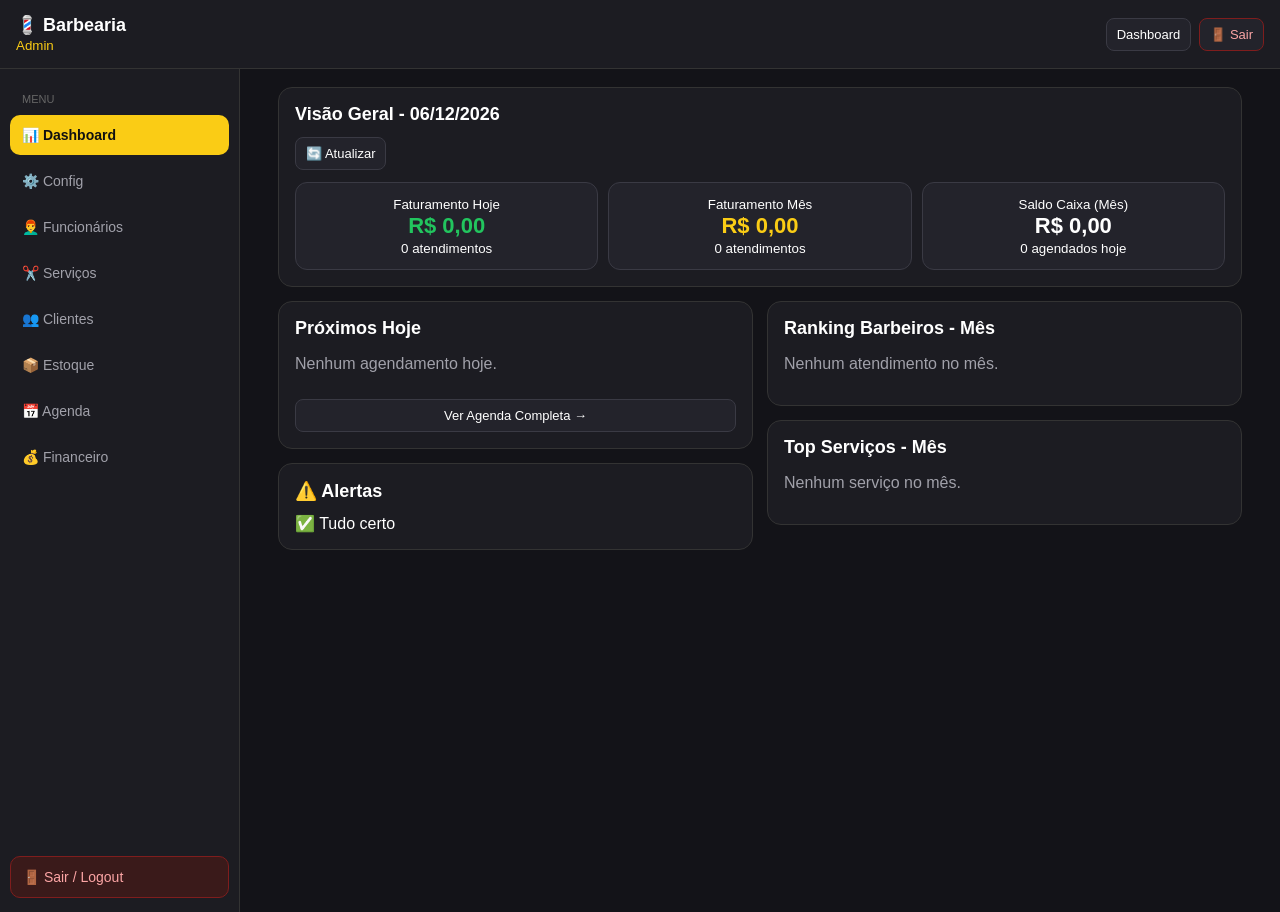
==== admin.html @ c632676b "Update admin.html" ====
<!DOCTYPE html>
<html lang="pt-BR">
<head>
<meta charset="UTF-8">
<meta name="viewport" content="width=device-width, initial-scale=1.0">
<title>Barbearia - Admin</title>
<link rel="stylesheet" href="style.css">
</head>
<body>
<header><div><b id="nomeHeader">💈 Barbearia</b><br><small>Admin</small></div><div style="display:flex;gap:8px"><button class="btn-sec" onclick="trocarTela('dashboard')">Dashboard</button><button class="btn-sec btn-sair-top" onclick="sair()">🚪 Sair</button></div></header>

<div id="tela-login" style="display:none;max-width:400px;margin:60px auto;padding:20px;text-align:center">
<div class="card"><h2>💈 <span id="nomeLogin">Barbearia</span></h2><p style="color:#A1A1AA;font-size:13px">Digite seu PIN pra entrar</p>
<label style="text-align:left;display:block">Funcionário</label><select id="loginFunc"></select>
<label style="text-align:left;display:block">PIN</label><input id="loginPIN" type="password" inputmode="numeric" maxlength="6" placeholder="Ex: 1234" style="text-align:center;font-size:20px;letter-spacing:8px">
<button class="btn-save" onclick="entrar()">Entrar</button>
<p id="erroLogin" style="display:none;color:#FCA5A5;font-size:13px">PIN errado. Tenta de novo.</p></div>
</div>

<div class="layout">
<aside class="sidebar">
<small>Menu</small>
<button class="ativo" data-menu="dashboard" onclick="trocarTela('dashboard')">📊 Dashboard</button>
<button data-menu="config" onclick="trocarTela('config')">⚙️ Config</button>
<button data-menu="funcionarios" onclick="trocarTela('funcionarios')">👨‍🦰 Funcionários</button>
<button data-menu="servicos" onclick="trocarTela('servicos')">✂️ Serviços</button>
<button data-menu="clientes" onclick="trocarTela('clientes')">👥 Clientes</button>
<button data-menu="estoque" onclick="trocarTela('estoque')">📦 Estoque</button>
<button data-menu="agenda" onclick="trocarTela('agenda')">📅 Agenda</button>
<button data-menu="financeiro" onclick="trocarTela('financeiro')">💰 Financeiro</button>
<button class="btn-sair" onclick="sair()">🚪 Sair / Logout</button>
</aside>
<div class="container">

<div id="tela-dashboard" class="tela ativa">
<div class="card"><h2>Visão Geral - <span id="dashHojeTxt"></span></h2><button class="btn-sec" onclick="atualizarDashboard()">🔄 Atualizar</button>
<div class="row3" style="margin-top:12px">
<div class="box-resumo"><small>Faturamento Hoje</small><br><b id="dashFatHoje" style="color:#22C55E;font-size:22px">R$ 0,00</b><br><small id="dashQtdHoje">0 atendimentos</small></div>
<div class="box-resumo"><small>Faturamento Mês</small><br><b id="dashFatMes" style="color:#FACC15;font-size:22px">R$ 0,00</b><br><small id="dashQtdMes">0 atendimentos</small></div>
<div class="box-resumo"><small>Saldo Caixa (Mês)</small><br><b id="dashSaldoMes" style="font-size:22px">R$ 0,00</b><br><small id="dashAgHojeTxt">0 agendados hoje</small></div>
</div></div>
<div class="grid"><div><div class="card"><h2>Próximos Hoje</h2><div id="dashProximos"></div><button class="btn-sec" style="width:100%;margin-top:10px" onclick="trocarTela('agenda')">Ver Agenda Completa →</button></div><div class="card"><h2>⚠️ Alertas</h2><div id="dashAlertas"></div></div></div>
<div><div class="card"><h2>Ranking Barbeiros - Mês</h2><div id="dashRanking"></div></div><div class="card"><h2>Top Serviços - Mês</h2><div id="dashTopServ"></div></div></div></div>
</div>

<div id="tela-config" class="tela"><div class="card"><h2>Configurações</h2>
<label>Nome da Barbearia *</label><input id="cfgNome" placeholder="Ex: Barbearia do João">
<label>Telefone</label><input id="cfgTelefone" placeholder="(21) 99999-9999">
<label>Endereço</label><input id="cfgEndereco" placeholder="Rua, número, bairro">
<div class="row"><div><label>Intervalo</label><select id="cfgIntervalo"><option value="15">15 min</option><option value="30" selected>30 min</option><option value="45">45 min</option><option value="60">60 min</option></select></div><div><label>Antecedência (horas)</label><input id="cfgAntecedencia" type="number" value="1"></div></div>
<div class="row"><div><label>Almoço Início</label><input id="cfgAlmocoInicio" type="time" value="12:00"></div><div><label>Almoço Fim</label><input id="cfgAlmocoFim" type="time" value="13:00"></div></div>
<label>Horários da Semana</label><div id="cfgDias"></div>
<button class="btn-save" onclick="salvarConfig()">💾 Salvar Configurações</button></div></div>

<div id="tela-funcionarios" class="tela"><div class="grid"><div><div class="card"><h2>Cadastrar Funcionário</h2><input type="hidden" id="funcId">
<label>Nome *</label><input id="funcNome" placeholder="Ex: João">
<label>Telefone *</label><input id="funcTelefone" placeholder="(21) 99999-9999">
<label>Função *</label><input id="funcFuncao" list="listaFuncoes" placeholder="Barbeiro"><datalist id="listaFuncoes"><option value="Barbeiro"></option><option value="Auxiliar"></option><option value="Recepcionista"></option><option value="Gerente"></option></datalist>
<div class="row"><div><label>Início</label><input id="funcInicio" type="time" value="09:00"></div><div><label>Fim</label><input id="funcFim" type="time" value="19:00"></div></div>
<div class="row"><div><label>Comissão</label><input id="funcComissao" type="number" placeholder="50"></div><div><label>Tipo</label><select id="funcTipoComissao"><option value="%">% Percentual</option><option value="R$">R$ fixo</option></select></div></div>
<label>PIN 4 a 6 dígitos *</label><input id="funcPIN" type="password" inputmode="numeric" maxlength="6" placeholder="1234">
<div class="erro" id="erroFunc">Preencha Nome, Telefone e PIN de 4 a 6 dígitos.</div>
<button class="btn-save" style="margin-top:14px" onclick="salvarFuncionario()">💾 Cadastrar Funcionário</button><button class="btn-sec" style="width:100%;margin-top:8px;display:none" id="btnCancelarFunc" onclick="cancelarEdicaoFunc()">Cancelar edição</button></div></div>
<div><div class="card"><h2>Funcionários</h2><input id="buscaFunc" placeholder="🔍 Buscar..." oninput="listarFuncionarios()"><div id="listaFuncionarios" style="margin-top:12px"></div></div></div></div></div>

<div id="tela-servicos" class="tela"><div class="grid"><div><div class="card"><h2>Cadastrar Serviço</h2><input type="hidden" id="servId">
<label>Nome *</label><input id="servNome" placeholder="Ex: Corte Degradê">
<div class="row"><div><label>Preço *</label><input id="servPreco" type="number" step="0.01" placeholder="50"></div><div><label>Duração min *</label><input id="servDuracao" type="number" placeholder="30"></div></div>
<label><input type="checkbox" id="servCombo" onchange="toggleCombo()" style="width:18px"> É Combo?</label>
<div id="boxCombo" style="display:none;background:#23232B;border-radius:12px;padding:12px;margin-top:10px"><b>Serviços do combo</b><div id="listaComboServicos"></div><small id="infoComboDuracao" style="color:#FACC15">Duração total: 0 min</small></div>
<label>Quais barbeiros fazem</label><p style="color:#A1A1AA;font-size:12px">Se não marcar nenhum, todos fazem.</p><div id="listaServBarbeiros"></div>
<label>Ativo?</label><select id="servAtivo"><option value="true">Ativo</option><option value="false">Inativo</option></select>
<div class="erro" id="erroServ">Preencha Nome, Preço e Duração.</div>
<button class="btn-save" style="margin-top:14px" onclick="salvarServico()">💾 Cadastrar Serviço</button><button class="btn-sec" style="width:100%;margin-top:8px;display:none" id="btnCancelarServ" onclick="cancelarEdicaoServ()">Cancelar edição</button></div></div>
<div><div class="card"><h2>Serviços</h2><input id="buscaServ" placeholder="🔍 Buscar..." oninput="listarServicos()"><div id="listaServicos" style="margin-top:12px"></div></div></div></div></div>

<div id="tela-clientes" class="tela"><div class="grid"><div><div class="card"><h2>Cadastrar Cliente</h2><input type="hidden" id="cliId">
<label>Nome *</label><input id="cliNome" placeholder="Ex: Carlos Silva">
<label>Telefone *</label><input id="cliTelefone" placeholder="(21) 99999-9999">
<label>E-mail</label><input id="cliEmail" placeholder="carlos@email.com">
<label>Nascimento</label><input id="cliNasc" type="date">
<label>Observação</label><input id="cliObs" placeholder="Ex: Prefere degradê">
<label>Bloqueado?</label><select id="cliBloqueado"><option value="false">Não</option><option value="true">Sim - Bloqueado</option></select>
<div class="erro" id="erroCli">Preencha Nome e Telefone.</div>
<button class="btn-save" style="margin-top:14px" onclick="salvarCliente()">💾 Cadastrar Cliente</button><button class="btn-sec" style="width:100%;margin-top:8px;display:none" id="btnCancelarCli" onclick="cancelarEdicaoCli()">Cancelar edição</button></div></div>
<div><div class="card"><h2>Clientes</h2><input id="buscaCli" placeholder="🔍 Buscar..." oninput="listarClientes()"><div id="listaClientes" style="margin-top:12px"></div></div><div class="card" id="boxHistoricoCli" style="display:none"><h2>Histórico - <span id="nomeHistoricoCli"></span></h2><div id="conteudoHistoricoCli"></div><button class="btn-sec" style="width:100%;margin-top:10px" onclick="fecharHistoricoCli()">Fechar</button></div></div></div></div>

<div id="tela-estoque" class="tela"><div class="grid"><div><div class="card"><h2>Cadastrar Produto</h2><input type="hidden" id="estId">
<label>Nome *</label><input id="estNome" placeholder="Ex: Pomada">
<div class="row"><div><label>Categoria *</label><input id="estCategoria" list="listaCategoriasEst"><datalist id="listaCategoriasEst"><option value="Pomada"></option><option value="Shampoo"></option><option value="Lâmina"></option><option value="Outros"></option></datalist></div><div><label>Unidade</label><select id="estUnidade"><option>Unidade</option><option>Caixa</option><option>Pacote</option></select></div></div>
<div class="row3"><div><label>Qtd *</label><input id="estQtd" type="number"></div><div><label>Mínimo *</label><input id="estMinimo" type="number"></div><div><label>Preço</label><input id="estPreco" type="number" step="0.01"></div></div>
<label>Obs</label><input id="estObs">
<div class="erro" id="erroEst">Preencha Nome, Categoria, Qtd e Mínimo.</div>
<button class="btn-save" style="margin-top:14px" onclick="salvarEstoque()">💾 Cadastrar Produto</button><button class="btn-sec" style="width:100%;margin-top:8px;display:none" id="btnCancelarEst" onclick="cancelarEdicaoEst()">Cancelar edição</button></div></div>
<div><div class="card"><h2>Estoque</h2><input id="buscaEst" placeholder="🔍 Buscar..." oninput="listarEstoque()"><div style="display:flex;gap:6px;margin-top:10px"><button class="btn-sec" onclick="filtrarEst('todos',this)">Todos</button><button class="btn-sec" onclick="filtrarEst('baixo',this)">⚠️ Abaixo</button><button class="btn-sec" onclick="filtrarEst('zerado',this)">❌ Zerado</button></div><div id="alertaEst" style="margin-top:12px"></div><div id="listaEstoque" style="margin-top:12px"></div></div></div></div></div>

<div id="tela-agenda" class="tela"><div class="grid"><div><div class="card"><h2>Novo Agendamento</h2><input type="hidden" id="agId">
<label>Cliente *</label><input id="agClienteBusca" placeholder="🔍 Digite nome ou telefone..." oninput="buscarClienteAgenda()"><div id="listaBuscaCliente" style="display:none;background:#23232B;border:1px solid #FACC15;border-radius:10px;margin-top:6px;max-height:180px;overflow:auto"></div><div id="clienteSelecionado" style="display:none;background:#23232B;border:1px solid #22C55E;border-radius:10px;padding:10px;margin-top:8px"></div><input type="hidden" id="agClienteId">
<label>Barbeiro *</label><select id="agBarbeiro" onchange="atualizarServicosAgenda()"><option value="">Selecione</option></select>
<label>Serviço *</label><select id="agServico" onchange="atualizarInfoServico()"><option value="">Selecione</option></select><div id="infoServico" style="color:#A1A1AA;font-size:13px"></div>
<div class="row"><div><label>Data *</label><input id="agData" type="date" onchange="gerarHorariosAgenda()"></div><div><label>Horário *</label><select id="agHora"><option value="">Escolha a data</option></select></div></div>
<label>Obs</label><input id="agObs">
<div class="erro" id="erroAg">Preencha Cliente, Barbeiro, Serviço, Data e Horário.</div>
<button class="btn-save" style="margin-top:14px" onclick="salvarAgendamento()">💾 Agendar</button><button class="btn-sec" style="width:100%;margin-top:8px;display:none" id="btnCancelarAg" onclick="cancelarEdicaoAg()">Cancelar edição</button></div></div>
<div><div class="card"><h2>Agenda do Dia</h2><input id="agDataFiltro" type="date" onchange="listarAgenda()"><div style="display:flex;gap:6px;margin-top:10px"><button class="btn-sec" onclick="filtrarAgendaDia('todos',this)">Todos</button><button class="btn-sec" onclick="filtrarAgendaDia('agendado',this)">Agendado</button><button class="btn-sec" onclick="filtrarAgendaDia('concluido',this)">Concluído</button><button class="btn-sec" onclick="filtrarAgendaDia('cancelado',this)">Cancelado</button></div><div id="listaAgenda" style="margin-top:12px"></div></div></div></div></div>

<div id="tela-financeiro" class="tela"><div class="card"><h2>Resumo</h2><div class="row3"><div class="box-resumo"><small>Entradas</small><br><b id="finEntradas" style="color:#22C55E;font-size:20px">R$ 0,00</b></div><div class="box-resumo"><small>Saídas</small><br><b id="finSaidas" style="color:#EF4444;font-size:20px">R$ 0,00</b></div><div class="box-resumo"><small>Saldo</small><br><b id="finSaldo" style="color:#FACC15;font-size:20px">R$ 0,00</b></div></div><div style="display:flex;gap:8px;margin-top:12px"><input id="finDe" type="date" style="width:auto"><input id="finAte" type="date" style="width:auto"><button class="btn-sec" onclick="listarFinanceiro()">Filtrar</button><button class="btn-sec" onclick="limparFiltroFin()">Limpar</button></div></div>
<div class="grid"><div><div class="card"><h2>Lançar</h2><input type="hidden" id="finId"><label>Tipo</label><select id="finTipo" onchange="atualizarCategoriasFin()"><option value="entrada">Entrada</option><option value="saida">Saída</option></select><label>Descrição *</label><input id="finDesc" placeholder="Ex: Corte do João"><div class="row"><div><label>Valor *</label><input id="finValor" type="number" step="0.01"></div><div><label>Data *</label><input id="finData" type="date"></div></div><div class="row"><div><label>Categoria</label><input id="finCategoria" list="listaCatFin"><datalist id="listaCatFin"></datalist></div><div><label>Forma</label><select id="finForma"><option>Dinheiro</option><option>Pix</option><option>Cartão Crédito</option><option>Cartão Débito</option></select></div></div><label>Funcionário</label><select id="finFuncionario"><option value="">Nenhum</option></select><label>Agendamento</label><select id="finAgendamento"><option value="">Nenhum</option></select><div class="erro" id="erroFin">Preencha Descrição, Valor e Data.</div><button class="btn-save" style="margin-top:14px" onclick="salvarFinanceiro()">💾 Lançar</button><button class="btn-sec" style="width:100%;margin-top:8px;display:none" id="btnCancelarFin" onclick="cancelarEdicaoFin()">Cancelar</button></div><div class="card"><h2>Concluídos sem Lançamento</h2><div id="listaPendenteFin"></div></div></div><div><div class="card"><h2>Lançamentos</h2><input id="buscaFin" placeholder="🔍 Buscar..." oninput="listarFinanceiro()"><div style="display:flex;gap:6px;margin-top:10px"><button class="btn-sec" onclick="filtrarFin('todos',this)">Todos</button><button class="btn-sec" onclick="filtrarFin('entrada',this)">Entradas</button><button class="btn-sec" onclick="filtrarFin('saida',this)">Saídas</button></div><div id="listaFinanceiro" style="margin-top:12px"></div></div></div></div></div>

</div></div>
<nav>
<button class="ativo" data-menu="dashboard" onclick="trocarTela('dashboard')">📊 Dashboard</button>
<button data-menu="config" onclick="trocarTela('config')">⚙️ Config</button>
<button data-menu="funcionarios" onclick="trocarTela('funcionarios')">👨‍🦰 Funcionários</button>
<button data-menu="servicos" onclick="trocarTela('servicos')">✂️ Serviços</button>
<button data-menu="clientes" onclick="trocarTela('clientes')">👥 Clientes</button>
<button data-menu="estoque" onclick="trocarTela('estoque')">📦 Estoque</button>
<button data-menu="agenda" onclick="trocarTela('agenda')">📅 Agenda</button>
<button data-menu="financeiro" onclick="trocarTela('financeiro')">💰 Financeiro</button>
<button onclick="sair()">🚪 Sair</button>
</nav>
<script src="admin.js"></script>
</body>
</html>
---- style.css ----
*{box-sizing:border-box}
body{margin:0;background:#131318;color:#fff;font-family:Arial,sans-serif}
header{background:#1C1C22;padding:14px 16px;position:sticky;top:0;z-index:10;display:flex;justify-content:space-between;align-items:center;border-bottom:1px solid #333}
header b{font-size:18px}
header small{color:#FACC15}
/* LAYOUT - MENU COLADO NA ESQUERDA, SEM VÃO */
.layout{display:flex;width:100%;margin:0}
.sidebar{width:240px;min-width:240px;background:#1C1C22;border-right:1px solid #333;padding:14px 10px;position:sticky;top:57px;height:calc(100vh - 57px);display:flex;flex-direction:column;gap:6px;margin:0}
.sidebar button{background:none;border:0;color:#A1A1AA;padding:12px;text-align:left;cursor:pointer;font-size:14px;border-radius:10px;width:100%;margin:0}
.sidebar button.ativo{background:#FACC15;color:#111;font-weight:bold}
.sidebar small{color:#666;font-size:11px;padding:10px 12px 4px;text-transform:uppercase}
.btn-sair{margin-top:auto!important;background:#3A1A1A!important;color:#FCA5A5!important;border:1px solid #7F1D1D!important}
.btn-sair-top{color:#FCA5A5!important;border-color:#7F1D1D!important}
.container{flex:1;padding:18px;width:100%;padding-bottom:90px;max-width:1000px;margin:0 auto}
/* MENU DE BAIXO - SÓ NO CELULAR */
nav{position:fixed;bottom:0;left:0;right:0;background:#1C1C22;display:none;overflow-x:auto;border-top:1px solid #333;z-index:10}
nav button{background:none;border:0;color:#A1A1AA;padding:12px 10px;cursor:pointer;white-space:nowrap;font-size:13px}
nav button.ativo{color:#FACC15;font-weight:bold}
@media(max-width:850px){ .sidebar{display:none} nav{display:flex} }
.card{background:#1C1C22;border:1px solid #333;border-radius:14px;padding:16px;margin-bottom:14px}
.card h2{margin:0 0 12px;font-size:18px}
input,select,textarea{width:100%;background:#23232B;border:1px solid #3A3A44;color:#fff;border-radius:10px;padding:11px;margin:4px 0 10px;font-size:14px}
label{font-size:13px;color:#D4D4D8;font-weight:bold}
.grid{display:grid;grid-template-columns:1fr 1fr;gap:14px;align-items:start}
@media(max-width:750px){.grid{grid-template-columns:1fr}}
.row{display:grid;grid-template-columns:1fr 1fr;gap:10px}
.row3{display:grid;grid-template-columns:1fr 1fr 1fr;gap:10px}
@media(max-width:500px){.row,.row3{grid-template-columns:1fr}}
button{cursor:pointer}
.btn-save{width:100%;background:#FACC15;color:#111;border:0;border-radius:10px;padding:13px;font-weight:bold;font-size:15px}
.btn-sec{background:#23232B;color:#fff;border:1px solid #3A3A44;border-radius:8px;padding:8px 10px;font-size:13px}
.btn-danger{background:#EF4444;color:#fff;border:0;border-radius:8px;padding:8px 10px;font-size:13px}
.erro{display:none;background:#3A1A1A;border:1px solid #7F1D1D;color:#FCA5A5;padding:10px;border-radius:10px;font-size:13px}
.item-lista{background:#23232B;border:1px solid #3A3A44;border-radius:12px;padding:12px;margin-bottom:10px;display:flex;justify-content:space-between;gap:10px;align-items:flex-start}
.acoes{display:flex;gap:6px;flex-wrap:wrap;justify-content:flex-end}
.tag{background:#FACC15;color:#111;padding:2px 8px;border-radius:20px;font-size:11px;font-weight:bold}
.tela{display:none}.tela.ativa{display:block}
.box-resumo{background:#23232B;border:1px solid #3A3A44;border-radius:12px;padding:12px;text-align:center}
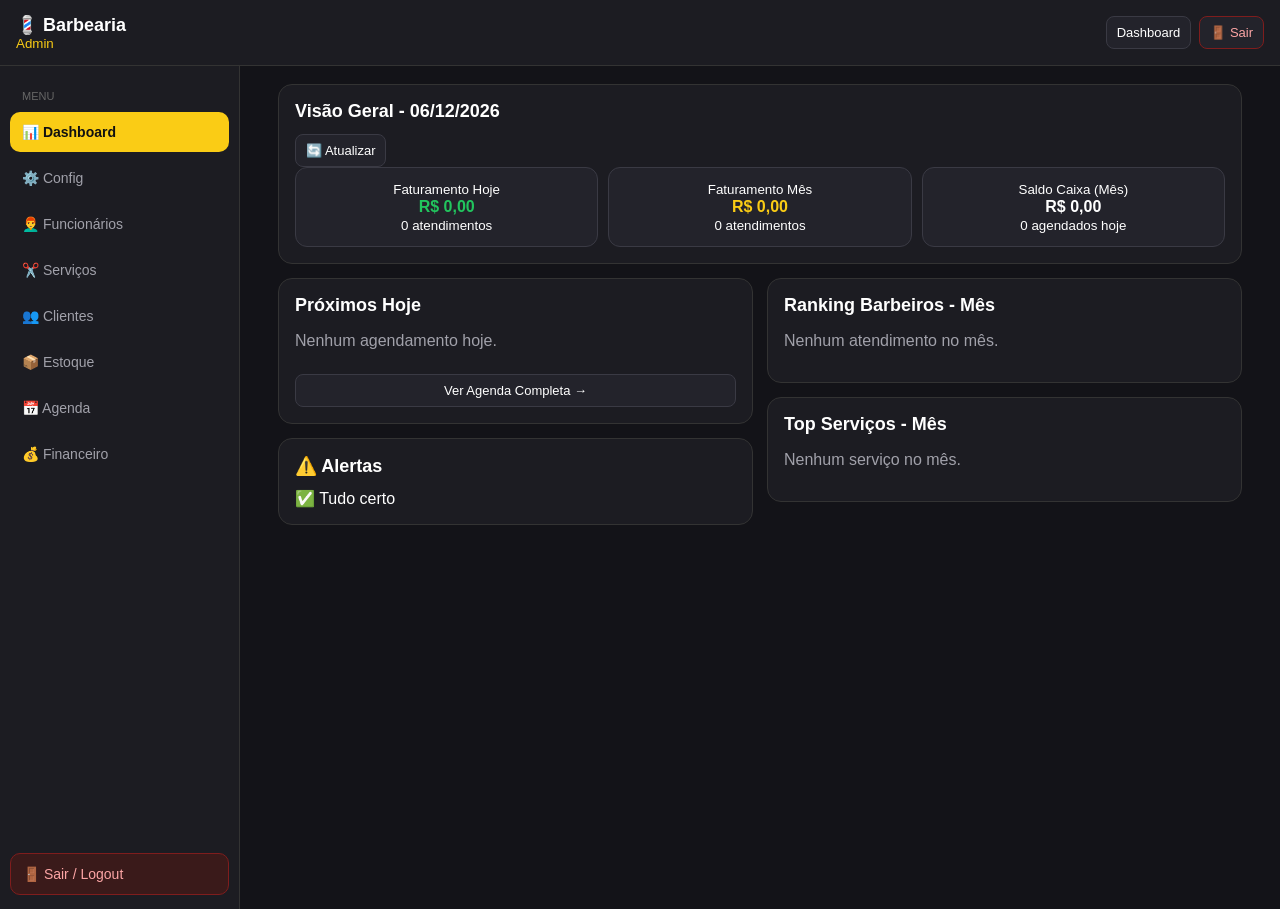
==== commit 6fe942d4: "Update print statement from 'Hello' to 'Goodbye'" ====
--- a/admin.html
+++ b/admin.html
@@ -7,118 +7,265 @@
 <link rel="stylesheet" href="style.css">
 </head>
 <body>
-<header><div><b id="nomeHeader">💈 Barbearia</b><br><small>Admin</small></div><div style="display:flex;gap:8px"><button class="btn-sec" onclick="trocarTela('dashboard')">Dashboard</button><button class="btn-sec btn-sair-top" onclick="sair()">🚪 Sair</button></div></header>
-
-<div id="tela-login" style="display:none;max-width:400px;margin:60px auto;padding:20px;text-align:center">
-<div class="card"><h2>💈 <span id="nomeLogin">Barbearia</span></h2><p style="color:#A1A1AA;font-size:13px">Digite seu PIN pra entrar</p>
-<label style="text-align:left;display:block">Funcionário</label><select id="loginFunc"></select>
-<label style="text-align:left;display:block">PIN</label><input id="loginPIN" type="password" inputmode="numeric" maxlength="6" placeholder="Ex: 1234" style="text-align:center;font-size:20px;letter-spacing:8px">
-<button class="btn-save" onclick="entrar()">Entrar</button>
-<p id="erroLogin" style="display:none;color:#FCA5A5;font-size:13px">PIN errado. Tenta de novo.</p></div>
+
+<header>
+  <div>
+    <b id="nomeHeader">💈 Barbearia</b>
+    <small>Admin</small>
+  </div>
+  <div class="top-acoes">
+    <button class="btn-sec" data-tela="dashboard">Dashboard</button>
+    <button class="btn-sec btn-sair-top" id="btnSairTopo">🚪 Sair</button>
+  </div>
+</header>
+
+<!-- LOGIN -->
+<div id="tela-login" class="login-box" style="display:none">
+  <div class="card login-card">
+    <h2>💈 <span id="nomeLogin">Barbearia</span></h2>
+    <p class="muted">Digite seu PIN pra entrar</p>
+    <label>Funcionário</label>
+    <select id="loginFunc"></select>
+    <label>PIN</label>
+    <input id="loginPIN" type="password" inputmode="numeric" maxlength="6" placeholder="1234" class="pin-input">
+    <button class="btn-save" id="btnEntrar">Entrar</button>
+    <p id="erroLogin" class="erro-login">PIN errado. Tenta de novo.</p>
+  </div>
 </div>
 
-<div class="layout">
-<aside class="sidebar">
-<small>Menu</small>
-<button class="ativo" data-menu="dashboard" onclick="trocarTela('dashboard')">📊 Dashboard</button>
-<button data-menu="config" onclick="trocarTela('config')">⚙️ Config</button>
-<button data-menu="funcionarios" onclick="trocarTela('funcionarios')">👨‍🦰 Funcionários</button>
-<button data-menu="servicos" onclick="trocarTela('servicos')">✂️ Serviços</button>
-<button data-menu="clientes" onclick="trocarTela('clientes')">👥 Clientes</button>
-<button data-menu="estoque" onclick="trocarTela('estoque')">📦 Estoque</button>
-<button data-menu="agenda" onclick="trocarTela('agenda')">📅 Agenda</button>
-<button data-menu="financeiro" onclick="trocarTela('financeiro')">💰 Financeiro</button>
-<button class="btn-sair" onclick="sair()">🚪 Sair / Logout</button>
-</aside>
-<div class="container">
-
-<div id="tela-dashboard" class="tela ativa">
-<div class="card"><h2>Visão Geral - <span id="dashHojeTxt"></span></h2><button class="btn-sec" onclick="atualizarDashboard()">🔄 Atualizar</button>
-<div class="row3" style="margin-top:12px">
-<div class="box-resumo"><small>Faturamento Hoje</small><br><b id="dashFatHoje" style="color:#22C55E;font-size:22px">R$ 0,00</b><br><small id="dashQtdHoje">0 atendimentos</small></div>
-<div class="box-resumo"><small>Faturamento Mês</small><br><b id="dashFatMes" style="color:#FACC15;font-size:22px">R$ 0,00</b><br><small id="dashQtdMes">0 atendimentos</small></div>
-<div class="box-resumo"><small>Saldo Caixa (Mês)</small><br><b id="dashSaldoMes" style="font-size:22px">R$ 0,00</b><br><small id="dashAgHojeTxt">0 agendados hoje</small></div>
-</div></div>
-<div class="grid"><div><div class="card"><h2>Próximos Hoje</h2><div id="dashProximos"></div><button class="btn-sec" style="width:100%;margin-top:10px" onclick="trocarTela('agenda')">Ver Agenda Completa →</button></div><div class="card"><h2>⚠️ Alertas</h2><div id="dashAlertas"></div></div></div>
-<div><div class="card"><h2>Ranking Barbeiros - Mês</h2><div id="dashRanking"></div></div><div class="card"><h2>Top Serviços - Mês</h2><div id="dashTopServ"></div></div></div></div>
+<div class="layout" id="layoutPrincipal">
+
+  <!-- MENU LATERAL - PC -->
+  <aside class="sidebar">
+    <small>Menu</small>
+    <button class="ativo" data-tela="dashboard">📊 Dashboard</button>
+    <button data-tela="config">⚙️ Config</button>
+    <button data-tela="funcionarios">👨‍🦰 Funcionários</button>
+    <button data-tela="servicos">✂️ Serviços</button>
+    <button data-tela="clientes">👥 Clientes</button>
+    <button data-tela="estoque">📦 Estoque</button>
+    <button data-tela="agenda">📅 Agenda</button>
+    <button data-tela="financeiro">💰 Financeiro</button>
+    <button class="btn-sair" id="btnSairLateral">🚪 Sair / Logout</button>
+  </aside>
+
+  <main class="container">
+
+    <!-- DASHBOARD -->
+    <section id="tela-dashboard" class="tela ativa">
+      <div class="card">
+        <h2>Visão Geral - <span id="dashHojeTxt"></span></h2>
+        <button class="btn-sec" id="btnAtualizarDash">🔄 Atualizar</button>
+        <div class="row3">
+          <div class="box-resumo"><small>Faturamento Hoje</small><br><b id="dashFatHoje" class="verde">R$ 0,00</b><br><small id="dashQtdHoje">0 atendimentos</small></div>
+          <div class="box-resumo"><small>Faturamento Mês</small><br><b id="dashFatMes" class="amarelo">R$ 0,00</b><br><small id="dashQtdMes">0 atendimentos</small></div>
+          <div class="box-resumo"><small>Saldo Caixa (Mês)</small><br><b id="dashSaldoMes">R$ 0,00</b><br><small id="dashAgHojeTxt">0 agendados hoje</small></div>
+        </div>
+      </div>
+      <div class="grid">
+        <div>
+          <div class="card"><h2>Próximos Hoje</h2><div id="dashProximos"></div><button class="btn-sec full" data-tela="agenda">Ver Agenda Completa →</button></div>
+          <div class="card"><h2>⚠️ Alertas</h2><div id="dashAlertas"></div></div>
+        </div>
+        <div>
+          <div class="card"><h2>Ranking Barbeiros - Mês</h2><div id="dashRanking"></div></div>
+          <div class="card"><h2>Top Serviços - Mês</h2><div id="dashTopServ"></div></div>
+        </div>
+      </div>
+    </section>
+
+    <!-- CONFIG -->
+    <section id="tela-config" class="tela">
+      <div class="card">
+        <h2>Configurações</h2>
+        <label>Nome da Barbearia *</label><input id="cfgNome" placeholder="Ex: Barbearia do João">
+        <label>Telefone</label><input id="cfgTelefone" placeholder="(21) 99999-9999">
+        <label>Endereço</label><input id="cfgEndereco" placeholder="Rua, número, bairro">
+        <div class="row"><div><label>Intervalo</label><select id="cfgIntervalo"><option value="15">15 min</option><option value="30" selected>30 min</option><option value="45">45 min</option><option value="60">60 min</option></select></div><div><label>Antecedência (horas)</label><input id="cfgAntecedencia" type="number" value="1"></div></div>
+        <div class="row"><div><label>Almoço Início</label><input id="cfgAlmocoInicio" type="time" value="12:00"></div><div><label>Almoço Fim</label><input id="cfgAlmocoFim" type="time" value="13:00"></div></div>
+        <label>Horários da Semana</label><div id="cfgDias"></div>
+        <button class="btn-save" id="btnSalvarConfig">💾 Salvar Configurações</button>
+      </div>
+    </section>
+
+    <!-- FUNCIONARIOS -->
+    <section id="tela-funcionarios" class="tela">
+      <div class="grid">
+        <div class="card">
+          <h2>Cadastrar Funcionário</h2>
+          <input type="hidden" id="funcId">
+          <label>Nome *</label><input id="funcNome" placeholder="Ex: João">
+          <label>Telefone *</label><input id="funcTelefone" placeholder="(21) 99999-9999">
+          <label>Função *</label><input id="funcFuncao" list="listaFuncoes" placeholder="Barbeiro">
+          <datalist id="listaFuncoes"><option value="Barbeiro"></option><option value="Auxiliar"></option><option value="Recepcionista"></option><option value="Gerente"></option></datalist>
+          <div class="row"><div><label>Início</label><input id="funcInicio" type="time" value="09:00"></div><div><label>Fim</label><input id="funcFim" type="time" value="19:00"></div></div>
+          <div class="row"><div><label>Comissão</label><input id="funcComissao" type="number" placeholder="50"></div><div><label>Tipo</label><select id="funcTipoComissao"><option value="%">% Percentual</option><option value="R$">R$ fixo</option></select></div></div>
+          <label>PIN 4 a 6 dígitos *</label><input id="funcPIN" type="password" inputmode="numeric" maxlength="6" placeholder="1234">
+          <div class="erro" id="erroFunc">Preencha Nome, Telefone, Função e PIN de 4 a 6 dígitos.</div>
+          <button class="btn-save" id="btnSalvarFunc">💾 Cadastrar Funcionário</button>
+          <button class="btn-sec full" id="btnCancelarFunc" style="display:none">Cancelar edição</button>
+        </div>
+        <div class="card">
+          <h2>Funcionários</h2>
+          <input id="buscaFunc" placeholder="🔍 Buscar...">
+          <div id="listaFuncionarios"></div>
+        </div>
+      </div>
+    </section>
+
+    <!-- SERVICOS -->
+    <section id="tela-servicos" class="tela">
+      <div class="grid">
+        <div class="card">
+          <h2>Cadastrar Serviço</h2>
+          <input type="hidden" id="servId">
+          <label>Nome *</label><input id="servNome" placeholder="Ex: Corte Degradê">
+          <div class="row"><div><label>Preço *</label><input id="servPreco" type="number" step="0.01" placeholder="50"></div><div><label>Duração min *</label><input id="servDuracao" type="number" placeholder="30"></div></div>
+          <label class="check"><input type="checkbox" id="servCombo"> É Combo?</label>
+          <div id="boxCombo" class="box-combo" style="display:none"><b>Serviços do combo</b><div id="listaComboServicos"></div><small id="infoComboDuracao">Duração total: 0 min</small></div>
+          <label>Quais barbeiros fazem</label><p class="muted pequeno">Se não marcar nenhum, todos fazem.</p><div id="listaServBarbeiros"></div>
+          <label>Ativo?</label><select id="servAtivo"><option value="true">Ativo</option><option value="false">Inativo</option></select>
+          <div class="erro" id="erroServ">Preencha Nome, Preço e Duração.</div>
+          <button class="btn-save" id="btnSalvarServ">💾 Cadastrar Serviço</button>
+          <button class="btn-sec full" id="btnCancelarServ" style="display:none">Cancelar edição</button>
+        </div>
+        <div class="card">
+          <h2>Serviços</h2>
+          <input id="buscaServ" placeholder="🔍 Buscar...">
+          <div id="listaServicos"></div>
+        </div>
+      </div>
+    </section>
+
+    <!-- CLIENTES -->
+    <section id="tela-clientes" class="tela">
+      <div class="grid">
+        <div class="card">
+          <h2>Cadastrar Cliente</h2>
+          <input type="hidden" id="cliId">
+          <label>Nome *</label><input id="cliNome" placeholder="Ex: Carlos Silva">
+          <label>Telefone *</label><input id="cliTelefone" placeholder="(21) 99999-9999">
+          <label>E-mail</label><input id="cliEmail" placeholder="carlos@email.com">
+          <label>Nascimento</label><input id="cliNasc" type="date">
+          <label>Observação</label><input id="cliObs" placeholder="Ex: Prefere degradê">
+          <label>Bloqueado?</label><select id="cliBloqueado"><option value="false">Não</option><option value="true">Sim - Bloqueado</option></select>
+          <div class="erro" id="erroCli">Preencha Nome e Telefone.</div>
+          <button class="btn-save" id="btnSalvarCli">💾 Cadastrar Cliente</button>
+          <button class="btn-sec full" id="btnCancelarCli" style="display:none">Cancelar edição</button>
+        </div>
+        <div>
+          <div class="card"><h2>Clientes</h2><input id="buscaCli" placeholder="🔍 Buscar..."><div id="listaClientes"></div></div>
+          <div class="card" id="boxHistoricoCli" style="display:none"><h2>Histórico - <span id="nomeHistoricoCli"></span></h2><div id="conteudoHistoricoCli"></div><button class="btn-sec full" id="btnFecharHist">Fechar</button></div>
+        </div>
+      </div>
+    </section>
+
+    <!-- ESTOQUE -->
+    <section id="tela-estoque" class="tela">
+      <div class="grid">
+        <div class="card">
+          <h2>Cadastrar Produto</h2>
+          <input type="hidden" id="estId">
+          <label>Nome *</label><input id="estNome" placeholder="Ex: Pomada">
+          <div class="row"><div><label>Categoria *</label><input id="estCategoria" list="listaCategoriasEst"><datalist id="listaCategoriasEst"><option value="Pomada"></option><option value="Shampoo"></option><option value="Lâmina"></option><option value="Outros"></option></datalist></div><div><label>Unidade</label><select id="estUnidade"><option>Unidade</option><option>Caixa</option><option>Pacote</option></select></div></div>
+          <div class="row3"><div><label>Qtd *</label><input id="estQtd" type="number"></div><div><label>Mínimo *</label><input id="estMinimo" type="number"></div><div><label>Preço</label><input id="estPreco" type="number" step="0.01"></div></div>
+          <label>Obs</label><input id="estObs">
+          <div class="erro" id="erroEst">Preencha Nome, Categoria, Qtd e Mínimo.</div>
+          <button class="btn-save" id="btnSalvarEst">💾 Cadastrar Produto</button>
+          <button class="btn-sec full" id="btnCancelarEst" style="display:none">Cancelar edição</button>
+        </div>
+        <div class="card">
+          <h2>Estoque</h2>
+          <input id="buscaEst" placeholder="🔍 Buscar...">
+          <div class="flex-gap"><button class="btn-sec" data-filtro-est="todos">Todos</button><button class="btn-sec" data-filtro-est="baixo">⚠️ Abaixo</button><button class="btn-sec" data-filtro-est="zerado">❌ Zerado</button></div>
+          <div id="alertaEst"></div>
+          <div id="listaEstoque"></div>
+        </div>
+      </div>
+    </section>
+
+    <!-- AGENDA -->
+    <section id="tela-agenda" class="tela">
+      <div class="grid">
+        <div class="card">
+          <h2>Novo Agendamento</h2>
+          <input type="hidden" id="agId">
+          <label>Cliente *</label>
+          <input id="agClienteBusca" placeholder="🔍 Digite nome ou telefone...">
+          <div id="listaBuscaCliente" class="busca-cliente" style="display:none"></div>
+          <div id="clienteSelecionado" class="cliente-selecionado" style="display:none"></div>
+          <input type="hidden" id="agClienteId">
+          <label>Barbeiro *</label><select id="agBarbeiro"><option value="">Selecione</option></select>
+          <label>Serviço *</label><select id="agServico"><option value="">Selecione</option></select>
+          <div id="infoServico" class="muted pequeno"></div>
+          <div class="row"><div><label>Data *</label><input id="agData" type="date"></div><div><label>Horário *</label><select id="agHora"><option value="">Escolha a data</option></select></div></div>
+          <label>Obs</label><input id="agObs">
+          <div class="erro" id="erroAg">Preencha Cliente, Barbeiro, Serviço, Data e Horário.</div>
+          <button class="btn-save" id="btnSalvarAg">💾 Agendar</button>
+          <button class="btn-sec full" id="btnCancelarAg" style="display:none">Cancelar edição</button>
+        </div>
+        <div class="card">
+          <h2>Agenda do Dia</h2>
+          <input id="agDataFiltro" type="date">
+          <div class="flex-gap"><button class="btn-sec" data-filtro-ag="todos">Todos</button><button class="btn-sec" data-filtro-ag="agendado">Agendado</button><button class="btn-sec" data-filtro-ag="concluido">Concluído</button><button class="btn-sec" data-filtro-ag="cancelado">Cancelado</button></div>
+          <div id="listaAgenda"></div>
+        </div>
+      </div>
+    </section>
+
+    <!-- FINANCEIRO -->
+    <section id="tela-financeiro" class="tela">
+      <div class="card">
+        <h2>Resumo</h2>
+        <div class="row3">
+          <div class="box-resumo"><small>Entradas</small><br><b id="finEntradas" class="verde">R$ 0,00</b></div>
+          <div class="box-resumo"><small>Saídas</small><br><b id="finSaidas" class="vermelho">R$ 0,00</b></div>
+          <div class="box-resumo"><small>Saldo</small><br><b id="finSaldo" class="amarelo">R$ 0,00</b></div>
+        </div>
+        <div class="flex-gap"><input id="finDe" type="date" class="auto"><input id="finAte" type="date" class="auto"><button class="btn-sec" id="btnFiltrarFin">Filtrar</button><button class="btn-sec" id="btnLimparFin">Limpar</button></div>
+      </div>
+      <div class="grid">
+        <div>
+          <div class="card">
+            <h2>Lançar</h2>
+            <input type="hidden" id="finId">
+            <label>Tipo</label><select id="finTipo"><option value="entrada">Entrada</option><option value="saida">Saída</option></select>
+            <label>Descrição *</label><input id="finDesc" placeholder="Ex: Corte do João">
+            <div class="row"><div><label>Valor *</label><input id="finValor" type="number" step="0.01"></div><div><label>Data *</label><input id="finData" type="date"></div></div>
+            <div class="row"><div><label>Categoria</label><input id="finCategoria" list="listaCatFin"><datalist id="listaCatFin"></datalist></div><div><label>Forma</label><select id="finForma"><option>Dinheiro</option><option>Pix</option><option>Cartão Crédito</option><option>Cartão Débito</option></select></div></div>
+            <label>Funcionário</label><select id="finFuncionario"><option value="">Nenhum</option></select>
+            <label>Agendamento</label><select id="finAgendamento"><option value="">Nenhum</option></select>
+            <div class="erro" id="erroFin">Preencha Descrição, Valor e Data.</div>
+            <button class="btn-save" id="btnSalvarFin">💾 Lançar</button>
+            <button class="btn-sec full" id="btnCancelarFin" style="display:none">Cancelar</button>
+          </div>
+          <div class="card"><h2>Concluídos sem Lançamento</h2><div id="listaPendenteFin"></div></div>
+        </div>
+        <div class="card">
+          <h2>Lançamentos</h2>
+          <input id="buscaFin" placeholder="🔍 Buscar...">
+          <div class="flex-gap"><button class="btn-sec" data-filtro-fin="todos">Todos</button><button class="btn-sec" data-filtro-fin="entrada">Entradas</button><button class="btn-sec" data-filtro-fin="saida">Saídas</button></div>
+          <div id="listaFinanceiro"></div>
+        </div>
+      </div>
+    </section>
+
+  </main>
 </div>
 
-<div id="tela-config" class="tela"><div class="card"><h2>Configurações</h2>
-<label>Nome da Barbearia *</label><input id="cfgNome" placeholder="Ex: Barbearia do João">
-<label>Telefone</label><input id="cfgTelefone" placeholder="(21) 99999-9999">
-<label>Endereço</label><input id="cfgEndereco" placeholder="Rua, número, bairro">
-<div class="row"><div><label>Intervalo</label><select id="cfgIntervalo"><option value="15">15 min</option><option value="30" selected>30 min</option><option value="45">45 min</option><option value="60">60 min</option></select></div><div><label>Antecedência (horas)</label><input id="cfgAntecedencia" type="number" value="1"></div></div>
-<div class="row"><div><label>Almoço Início</label><input id="cfgAlmocoInicio" type="time" value="12:00"></div><div><label>Almoço Fim</label><input id="cfgAlmocoFim" type="time" value="13:00"></div></div>
-<label>Horários da Semana</label><div id="cfgDias"></div>
-<button class="btn-save" onclick="salvarConfig()">💾 Salvar Configurações</button></div></div>
-
-<div id="tela-funcionarios" class="tela"><div class="grid"><div><div class="card"><h2>Cadastrar Funcionário</h2><input type="hidden" id="funcId">
-<label>Nome *</label><input id="funcNome" placeholder="Ex: João">
-<label>Telefone *</label><input id="funcTelefone" placeholder="(21) 99999-9999">
-<label>Função *</label><input id="funcFuncao" list="listaFuncoes" placeholder="Barbeiro"><datalist id="listaFuncoes"><option value="Barbeiro"></option><option value="Auxiliar"></option><option value="Recepcionista"></option><option value="Gerente"></option></datalist>
-<div class="row"><div><label>Início</label><input id="funcInicio" type="time" value="09:00"></div><div><label>Fim</label><input id="funcFim" type="time" value="19:00"></div></div>
-<div class="row"><div><label>Comissão</label><input id="funcComissao" type="number" placeholder="50"></div><div><label>Tipo</label><select id="funcTipoComissao"><option value="%">% Percentual</option><option value="R$">R$ fixo</option></select></div></div>
-<label>PIN 4 a 6 dígitos *</label><input id="funcPIN" type="password" inputmode="numeric" maxlength="6" placeholder="1234">
-<div class="erro" id="erroFunc">Preencha Nome, Telefone e PIN de 4 a 6 dígitos.</div>
-<button class="btn-save" style="margin-top:14px" onclick="salvarFuncionario()">💾 Cadastrar Funcionário</button><button class="btn-sec" style="width:100%;margin-top:8px;display:none" id="btnCancelarFunc" onclick="cancelarEdicaoFunc()">Cancelar edição</button></div></div>
-<div><div class="card"><h2>Funcionários</h2><input id="buscaFunc" placeholder="🔍 Buscar..." oninput="listarFuncionarios()"><div id="listaFuncionarios" style="margin-top:12px"></div></div></div></div></div>
-
-<div id="tela-servicos" class="tela"><div class="grid"><div><div class="card"><h2>Cadastrar Serviço</h2><input type="hidden" id="servId">
-<label>Nome *</label><input id="servNome" placeholder="Ex: Corte Degradê">
-<div class="row"><div><label>Preço *</label><input id="servPreco" type="number" step="0.01" placeholder="50"></div><div><label>Duração min *</label><input id="servDuracao" type="number" placeholder="30"></div></div>
-<label><input type="checkbox" id="servCombo" onchange="toggleCombo()" style="width:18px"> É Combo?</label>
-<div id="boxCombo" style="display:none;background:#23232B;border-radius:12px;padding:12px;margin-top:10px"><b>Serviços do combo</b><div id="listaComboServicos"></div><small id="infoComboDuracao" style="color:#FACC15">Duração total: 0 min</small></div>
-<label>Quais barbeiros fazem</label><p style="color:#A1A1AA;font-size:12px">Se não marcar nenhum, todos fazem.</p><div id="listaServBarbeiros"></div>
-<label>Ativo?</label><select id="servAtivo"><option value="true">Ativo</option><option value="false">Inativo</option></select>
-<div class="erro" id="erroServ">Preencha Nome, Preço e Duração.</div>
-<button class="btn-save" style="margin-top:14px" onclick="salvarServico()">💾 Cadastrar Serviço</button><button class="btn-sec" style="width:100%;margin-top:8px;display:none" id="btnCancelarServ" onclick="cancelarEdicaoServ()">Cancelar edição</button></div></div>
-<div><div class="card"><h2>Serviços</h2><input id="buscaServ" placeholder="🔍 Buscar..." oninput="listarServicos()"><div id="listaServicos" style="margin-top:12px"></div></div></div></div></div>
-
-<div id="tela-clientes" class="tela"><div class="grid"><div><div class="card"><h2>Cadastrar Cliente</h2><input type="hidden" id="cliId">
-<label>Nome *</label><input id="cliNome" placeholder="Ex: Carlos Silva">
-<label>Telefone *</label><input id="cliTelefone" placeholder="(21) 99999-9999">
-<label>E-mail</label><input id="cliEmail" placeholder="carlos@email.com">
-<label>Nascimento</label><input id="cliNasc" type="date">
-<label>Observação</label><input id="cliObs" placeholder="Ex: Prefere degradê">
-<label>Bloqueado?</label><select id="cliBloqueado"><option value="false">Não</option><option value="true">Sim - Bloqueado</option></select>
-<div class="erro" id="erroCli">Preencha Nome e Telefone.</div>
-<button class="btn-save" style="margin-top:14px" onclick="salvarCliente()">💾 Cadastrar Cliente</button><button class="btn-sec" style="width:100%;margin-top:8px;display:none" id="btnCancelarCli" onclick="cancelarEdicaoCli()">Cancelar edição</button></div></div>
-<div><div class="card"><h2>Clientes</h2><input id="buscaCli" placeholder="🔍 Buscar..." oninput="listarClientes()"><div id="listaClientes" style="margin-top:12px"></div></div><div class="card" id="boxHistoricoCli" style="display:none"><h2>Histórico - <span id="nomeHistoricoCli"></span></h2><div id="conteudoHistoricoCli"></div><button class="btn-sec" style="width:100%;margin-top:10px" onclick="fecharHistoricoCli()">Fechar</button></div></div></div></div>
-
-<div id="tela-estoque" class="tela"><div class="grid"><div><div class="card"><h2>Cadastrar Produto</h2><input type="hidden" id="estId">
-<label>Nome *</label><input id="estNome" placeholder="Ex: Pomada">
-<div class="row"><div><label>Categoria *</label><input id="estCategoria" list="listaCategoriasEst"><datalist id="listaCategoriasEst"><option value="Pomada"></option><option value="Shampoo"></option><option value="Lâmina"></option><option value="Outros"></option></datalist></div><div><label>Unidade</label><select id="estUnidade"><option>Unidade</option><option>Caixa</option><option>Pacote</option></select></div></div>
-<div class="row3"><div><label>Qtd *</label><input id="estQtd" type="number"></div><div><label>Mínimo *</label><input id="estMinimo" type="number"></div><div><label>Preço</label><input id="estPreco" type="number" step="0.01"></div></div>
-<label>Obs</label><input id="estObs">
-<div class="erro" id="erroEst">Preencha Nome, Categoria, Qtd e Mínimo.</div>
-<button class="btn-save" style="margin-top:14px" onclick="salvarEstoque()">💾 Cadastrar Produto</button><button class="btn-sec" style="width:100%;margin-top:8px;display:none" id="btnCancelarEst" onclick="cancelarEdicaoEst()">Cancelar edição</button></div></div>
-<div><div class="card"><h2>Estoque</h2><input id="buscaEst" placeholder="🔍 Buscar..." oninput="listarEstoque()"><div style="display:flex;gap:6px;margin-top:10px"><button class="btn-sec" onclick="filtrarEst('todos',this)">Todos</button><button class="btn-sec" onclick="filtrarEst('baixo',this)">⚠️ Abaixo</button><button class="btn-sec" onclick="filtrarEst('zerado',this)">❌ Zerado</button></div><div id="alertaEst" style="margin-top:12px"></div><div id="listaEstoque" style="margin-top:12px"></div></div></div></div></div>
-
-<div id="tela-agenda" class="tela"><div class="grid"><div><div class="card"><h2>Novo Agendamento</h2><input type="hidden" id="agId">
-<label>Cliente *</label><input id="agClienteBusca" placeholder="🔍 Digite nome ou telefone..." oninput="buscarClienteAgenda()"><div id="listaBuscaCliente" style="display:none;background:#23232B;border:1px solid #FACC15;border-radius:10px;margin-top:6px;max-height:180px;overflow:auto"></div><div id="clienteSelecionado" style="display:none;background:#23232B;border:1px solid #22C55E;border-radius:10px;padding:10px;margin-top:8px"></div><input type="hidden" id="agClienteId">
-<label>Barbeiro *</label><select id="agBarbeiro" onchange="atualizarServicosAgenda()"><option value="">Selecione</option></select>
-<label>Serviço *</label><select id="agServico" onchange="atualizarInfoServico()"><option value="">Selecione</option></select><div id="infoServico" style="color:#A1A1AA;font-size:13px"></div>
-<div class="row"><div><label>Data *</label><input id="agData" type="date" onchange="gerarHorariosAgenda()"></div><div><label>Horário *</label><select id="agHora"><option value="">Escolha a data</option></select></div></div>
-<label>Obs</label><input id="agObs">
-<div class="erro" id="erroAg">Preencha Cliente, Barbeiro, Serviço, Data e Horário.</div>
-<button class="btn-save" style="margin-top:14px" onclick="salvarAgendamento()">💾 Agendar</button><button class="btn-sec" style="width:100%;margin-top:8px;display:none" id="btnCancelarAg" onclick="cancelarEdicaoAg()">Cancelar edição</button></div></div>
-<div><div class="card"><h2>Agenda do Dia</h2><input id="agDataFiltro" type="date" onchange="listarAgenda()"><div style="display:flex;gap:6px;margin-top:10px"><button class="btn-sec" onclick="filtrarAgendaDia('todos',this)">Todos</button><button class="btn-sec" onclick="filtrarAgendaDia('agendado',this)">Agendado</button><button class="btn-sec" onclick="filtrarAgendaDia('concluido',this)">Concluído</button><button class="btn-sec" onclick="filtrarAgendaDia('cancelado',this)">Cancelado</button></div><div id="listaAgenda" style="margin-top:12px"></div></div></div></div></div>
-
-<div id="tela-financeiro" class="tela"><div class="card"><h2>Resumo</h2><div class="row3"><div class="box-resumo"><small>Entradas</small><br><b id="finEntradas" style="color:#22C55E;font-size:20px">R$ 0,00</b></div><div class="box-resumo"><small>Saídas</small><br><b id="finSaidas" style="color:#EF4444;font-size:20px">R$ 0,00</b></div><div class="box-resumo"><small>Saldo</small><br><b id="finSaldo" style="color:#FACC15;font-size:20px">R$ 0,00</b></div></div><div style="display:flex;gap:8px;margin-top:12px"><input id="finDe" type="date" style="width:auto"><input id="finAte" type="date" style="width:auto"><button class="btn-sec" onclick="listarFinanceiro()">Filtrar</button><button class="btn-sec" onclick="limparFiltroFin()">Limpar</button></div></div>
-<div class="grid"><div><div class="card"><h2>Lançar</h2><input type="hidden" id="finId"><label>Tipo</label><select id="finTipo" onchange="atualizarCategoriasFin()"><option value="entrada">Entrada</option><option value="saida">Saída</option></select><label>Descrição *</label><input id="finDesc" placeholder="Ex: Corte do João"><div class="row"><div><label>Valor *</label><input id="finValor" type="number" step="0.01"></div><div><label>Data *</label><input id="finData" type="date"></div></div><div class="row"><div><label>Categoria</label><input id="finCategoria" list="listaCatFin"><datalist id="listaCatFin"></datalist></div><div><label>Forma</label><select id="finForma"><option>Dinheiro</option><option>Pix</option><option>Cartão Crédito</option><option>Cartão Débito</option></select></div></div><label>Funcionário</label><select id="finFuncionario"><option value="">Nenhum</option></select><label>Agendamento</label><select id="finAgendamento"><option value="">Nenhum</option></select><div class="erro" id="erroFin">Preencha Descrição, Valor e Data.</div><button class="btn-save" style="margin-top:14px" onclick="salvarFinanceiro()">💾 Lançar</button><button class="btn-sec" style="width:100%;margin-top:8px;display:none" id="btnCancelarFin" onclick="cancelarEdicaoFin()">Cancelar</button></div><div class="card"><h2>Concluídos sem Lançamento</h2><div id="listaPendenteFin"></div></div></div><div><div class="card"><h2>Lançamentos</h2><input id="buscaFin" placeholder="🔍 Buscar..." oninput="listarFinanceiro()"><div style="display:flex;gap:6px;margin-top:10px"><button class="btn-sec" onclick="filtrarFin('todos',this)">Todos</button><button class="btn-sec" onclick="filtrarFin('entrada',this)">Entradas</button><button class="btn-sec" onclick="filtrarFin('saida',this)">Saídas</button></div><div id="listaFinanceiro" style="margin-top:12px"></div></div></div></div></div>
-
-</div></div>
+<!-- MENU DE BAIXO - CELULAR -->
 <nav>
-<button class="ativo" data-menu="dashboard" onclick="trocarTela('dashboard')">📊 Dashboard</button>
-<button data-menu="config" onclick="trocarTela('config')">⚙️ Config</button>
-<button data-menu="funcionarios" onclick="trocarTela('funcionarios')">👨‍🦰 Funcionários</button>
-<button data-menu="servicos" onclick="trocarTela('servicos')">✂️ Serviços</button>
-<button data-menu="clientes" onclick="trocarTela('clientes')">👥 Clientes</button>
-<button data-menu="estoque" onclick="trocarTela('estoque')">📦 Estoque</button>
-<button data-menu="agenda" onclick="trocarTela('agenda')">📅 Agenda</button>
-<button data-menu="financeiro" onclick="trocarTela('financeiro')">💰 Financeiro</button>
-<button onclick="sair()">🚪 Sair</button>
+  <button class="ativo" data-tela="dashboard">📊 Dashboard</button>
+  <button data-tela="config">⚙️ Config</button>
+  <button data-tela="funcionarios">👨‍🦰 Funcionários</button>
+  <button data-tela="servicos">✂️ Serviços</button>
+  <button data-tela="clientes">👥 Clientes</button>
+  <button data-tela="estoque">📦 Estoque</button>
+  <button data-tela="agenda">📅 Agenda</button>
+  <button data-tela="financeiro">💰 Financeiro</button>
+  <button id="btnSairNav">🚪 Sair</button>
 </nav>
+
 <script src="admin.js"></script>
 </body>
 </html>
--- a/style.css
+++ b/style.css
@@ -2,21 +2,20 @@
 body{margin:0;background:#131318;color:#fff;font-family:Arial,sans-serif}
 header{background:#1C1C22;padding:14px 16px;position:sticky;top:0;z-index:10;display:flex;justify-content:space-between;align-items:center;border-bottom:1px solid #333}
 header b{font-size:18px}
-header small{color:#FACC15}
-/* LAYOUT - MENU COLADO NA ESQUERDA, SEM VÃO */
+header small{display:block;color:#FACC15}
+.top-acoes{display:flex;gap:8px}
 .layout{display:flex;width:100%;margin:0}
-.sidebar{width:240px;min-width:240px;background:#1C1C22;border-right:1px solid #333;padding:14px 10px;position:sticky;top:57px;height:calc(100vh - 57px);display:flex;flex-direction:column;gap:6px;margin:0}
-.sidebar button{background:none;border:0;color:#A1A1AA;padding:12px;text-align:left;cursor:pointer;font-size:14px;border-radius:10px;width:100%;margin:0}
+.sidebar{width:240px;min-width:240px;background:#1C1C22;border-right:1px solid #333;padding:14px 10px;position:sticky;top:57px;height:calc(100vh - 57px);display:flex;flex-direction:column;gap:6px}
+.sidebar button{background:none;border:0;color:#A1A1AA;padding:12px;text-align:left;cursor:pointer;font-size:14px;border-radius:10px;width:100%}
 .sidebar button.ativo{background:#FACC15;color:#111;font-weight:bold}
 .sidebar small{color:#666;font-size:11px;padding:10px 12px 4px;text-transform:uppercase}
 .btn-sair{margin-top:auto!important;background:#3A1A1A!important;color:#FCA5A5!important;border:1px solid #7F1D1D!important}
 .btn-sair-top{color:#FCA5A5!important;border-color:#7F1D1D!important}
 .container{flex:1;padding:18px;width:100%;padding-bottom:90px;max-width:1000px;margin:0 auto}
-/* MENU DE BAIXO - SÓ NO CELULAR */
 nav{position:fixed;bottom:0;left:0;right:0;background:#1C1C22;display:none;overflow-x:auto;border-top:1px solid #333;z-index:10}
 nav button{background:none;border:0;color:#A1A1AA;padding:12px 10px;cursor:pointer;white-space:nowrap;font-size:13px}
 nav button.ativo{color:#FACC15;font-weight:bold}
-@media(max-width:850px){ .sidebar{display:none} nav{display:flex} }
+@media(max-width:850px){.sidebar{display:none}nav{display:flex}}
 .card{background:#1C1C22;border:1px solid #333;border-radius:14px;padding:16px;margin-bottom:14px}
 .card h2{margin:0 0 12px;font-size:18px}
 input,select,textarea{width:100%;background:#23232B;border:1px solid #3A3A44;color:#fff;border-radius:10px;padding:11px;margin:4px 0 10px;font-size:14px}
@@ -34,5 +33,22 @@
 .item-lista{background:#23232B;border:1px solid #3A3A44;border-radius:12px;padding:12px;margin-bottom:10px;display:flex;justify-content:space-between;gap:10px;align-items:flex-start}
 .acoes{display:flex;gap:6px;flex-wrap:wrap;justify-content:flex-end}
 .tag{background:#FACC15;color:#111;padding:2px 8px;border-radius:20px;font-size:11px;font-weight:bold}
-.tela{display:none}.tela.ativa{display:block}
+.tela{display:none}
+.tela.ativa{display:block}
 .box-resumo{background:#23232B;border:1px solid #3A3A44;border-radius:12px;padding:12px;text-align:center}
+.verde{color:#22C55E}.vermelho{color:#EF4444}.amarelo{color:#FACC15}
+.muted{color:#A1A1AA}.pequeno{font-size:12px}
+.full{width:100%;margin-top:8px}
+.flex-gap{display:flex;gap:6px;margin-top:10px;flex-wrap:wrap}
+.auto{width:auto}
+.check{display:flex;gap:8px;align-items:center}
+.check input{width:18px}
+.box-combo{background:#23232B;border-radius:12px;padding:12px;margin-top:10px}
+.box-combo small{color:#FACC15}
+.login-box{max-width:400px;margin:60px auto;padding:20px;text-align:center}
+.login-card{text-align:center}
+.pin-input{text-align:center;font-size:20px;letter-spacing:8px}
+.erro-login{display:none;color:#FCA5A5;font-size:13px}
+.busca-cliente{background:#23232B;border:1px solid #FACC15;border-radius:10px;margin-top:6px;max-height:180px;overflow:auto}
+.busca-cliente div{padding:10px;border-bottom:1px solid #333;cursor:pointer}
+.cliente-selecionado{background:#23232B;border:1px solid #22C55E;border-radius:10px;padding:10px;margin-top:8px}
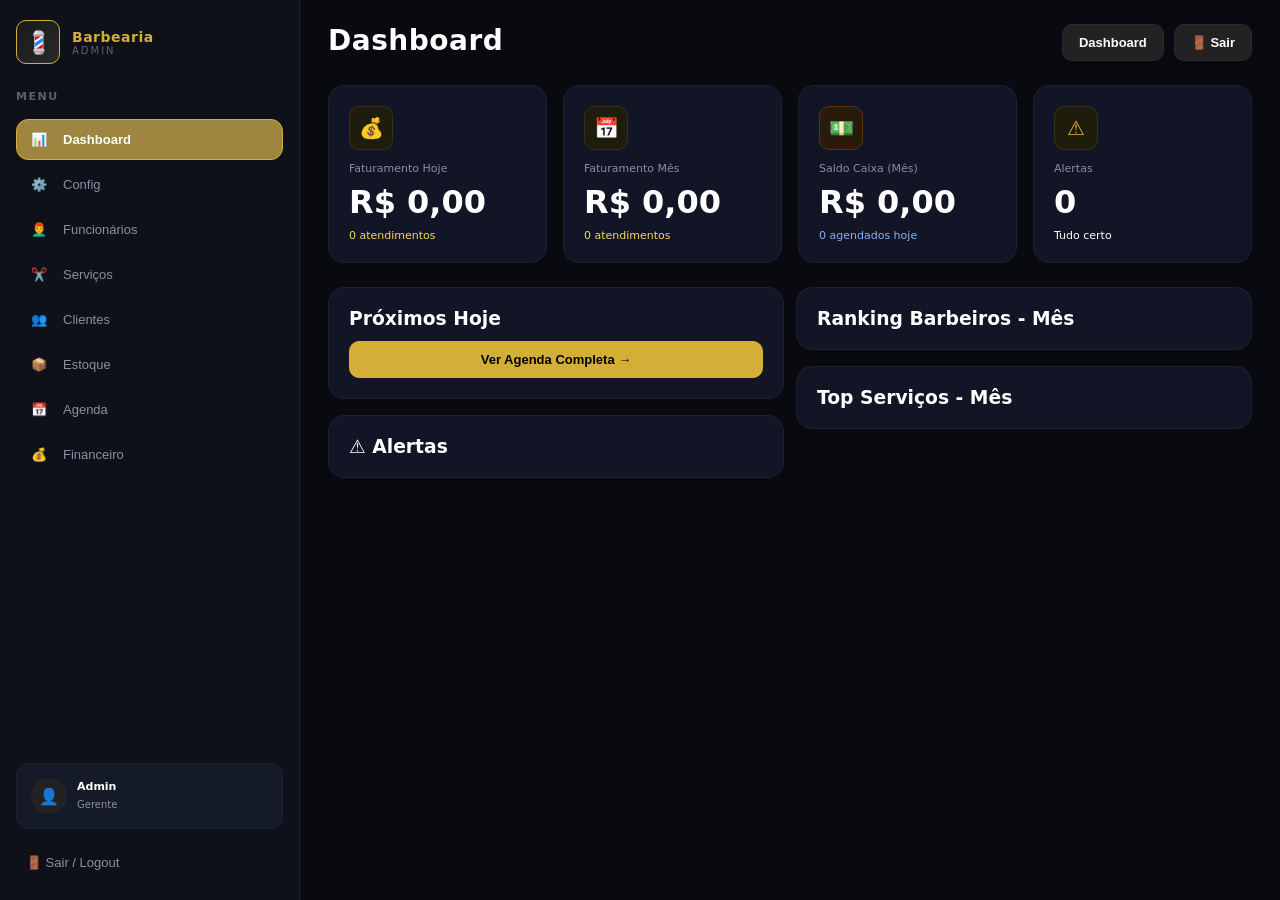
==== commit 60ae9e29: "Update print statement from 'Hello' to 'Goodbye'" ====
--- a/admin.html
+++ b/admin.html
@@ -8,261 +8,196 @@
 </head>
 <body>
 
-<header>
-  <div>
-    <b id="nomeHeader">💈 Barbearia</b>
-    <small>Admin</small>
-  </div>
-  <div class="top-acoes">
-    <button class="btn-sec" data-tela="dashboard">Dashboard</button>
-    <button class="btn-sec btn-sair-top" id="btnSairTopo">🚪 Sair</button>
-  </div>
-</header>
-
-<!-- LOGIN -->
-<div id="tela-login" class="login-box" style="display:none">
-  <div class="card login-card">
-    <h2>💈 <span id="nomeLogin">Barbearia</span></h2>
-    <p class="muted">Digite seu PIN pra entrar</p>
-    <label>Funcionário</label>
-    <select id="loginFunc"></select>
-    <label>PIN</label>
-    <input id="loginPIN" type="password" inputmode="numeric" maxlength="6" placeholder="1234" class="pin-input">
-    <button class="btn-save" id="btnEntrar">Entrar</button>
-    <p id="erroLogin" class="erro-login">PIN errado. Tenta de novo.</p>
+<div id="tela-login" class="auth-wrap" style="display:none">
+  <div class="auth-card">
+    <div class="auth-logo">💈</div>
+    <h2><span id="nomeLogin">Barbearia</span><br><small>ADMIN</small></h2>
+    <div class="field"><label>Funcionário</label><select id="loginFunc"></select></div>
+    <div class="field"><label>PIN</label><input id="loginPIN" type="password" inputmode="numeric" maxlength="6" placeholder="1234" style="text-align:center;font-size:20px;letter-spacing:8px"></div>
+    <button class="btn gold full" id="btnEntrar">Entrar</button>
+    <p id="erroLogin" style="display:none;color:#ff8a8a;font-size:13px">PIN errado. Tenta de novo.</p>
   </div>
 </div>
 
-<div class="layout" id="layoutPrincipal">
-
-  <!-- MENU LATERAL - PC -->
+<div class="app" id="appPrincipal">
   <aside class="sidebar">
-    <small>Menu</small>
-    <button class="ativo" data-tela="dashboard">📊 Dashboard</button>
-    <button data-tela="config">⚙️ Config</button>
-    <button data-tela="funcionarios">👨‍🦰 Funcionários</button>
-    <button data-tela="servicos">✂️ Serviços</button>
-    <button data-tela="clientes">👥 Clientes</button>
-    <button data-tela="estoque">📦 Estoque</button>
-    <button data-tela="agenda">📅 Agenda</button>
-    <button data-tela="financeiro">💰 Financeiro</button>
-    <button class="btn-sair" id="btnSairLateral">🚪 Sair / Logout</button>
+    <div class="brand"><div class="shield">💈</div><div><b id="nomeHeader">Barbearia</b><small>ADMIN</small></div></div>
+    <div class="menu-label">MENU</div>
+    <nav class="nav">
+      <button class="active" data-page="dashboard"><span>📊</span> Dashboard</button>
+      <button data-page="config"><span>⚙️</span> Config</button>
+      <button data-page="funcionarios"><span>👨‍🦰</span> Funcionários</button>
+      <button data-page="servicos"><span>✂️</span> Serviços</button>
+      <button data-page="clientes"><span>👥</span> Clientes</button>
+      <button data-page="estoque"><span>📦</span> Estoque</button>
+      <button data-page="agenda"><span>📅</span> Agenda</button>
+      <button data-page="financeiro"><span>💰</span> Financeiro</button>
+    </nav>
+    <div class="sidebar-footer">
+      <div class="avatar">👤</div>
+      <div class="user-info"><b>Admin</b><small>Gerente</small></div>
+    </div>
+    <button class="btn-logout" id="btnSairLateral">🚪 Sair / Logout</button>
   </aside>
 
-  <main class="container">
+  <main class="main">
+    <div class="top-bar"><div><h1 id="tituloTopo">Dashboard</h1><p id="dashHojeTxt"></p></div><div class="top-actions"><button class="btn" data-page="dashboard">Dashboard</button><button class="btn" id="btnSairTopo">🚪 Sair</button></div></div>
 
     <!-- DASHBOARD -->
-    <section id="tela-dashboard" class="tela ativa">
-      <div class="card">
-        <h2>Visão Geral - <span id="dashHojeTxt"></span></h2>
-        <button class="btn-sec" id="btnAtualizarDash">🔄 Atualizar</button>
-        <div class="row3">
-          <div class="box-resumo"><small>Faturamento Hoje</small><br><b id="dashFatHoje" class="verde">R$ 0,00</b><br><small id="dashQtdHoje">0 atendimentos</small></div>
-          <div class="box-resumo"><small>Faturamento Mês</small><br><b id="dashFatMes" class="amarelo">R$ 0,00</b><br><small id="dashQtdMes">0 atendimentos</small></div>
-          <div class="box-resumo"><small>Saldo Caixa (Mês)</small><br><b id="dashSaldoMes">R$ 0,00</b><br><small id="dashAgHojeTxt">0 agendados hoje</small></div>
-        </div>
-      </div>
-      <div class="grid">
-        <div>
-          <div class="card"><h2>Próximos Hoje</h2><div id="dashProximos"></div><button class="btn-sec full" data-tela="agenda">Ver Agenda Completa →</button></div>
-          <div class="card"><h2>⚠️ Alertas</h2><div id="dashAlertas"></div></div>
-        </div>
-        <div>
-          <div class="card"><h2>Ranking Barbeiros - Mês</h2><div id="dashRanking"></div></div>
-          <div class="card"><h2>Top Serviços - Mês</h2><div id="dashTopServ"></div></div>
-        </div>
+    <section id="page-dashboard" class="page active">
+      <div class="metrics-grid">
+        <div class="metric-card"><div class="metric-icon">💰</div><small>Faturamento Hoje</small><b id="dashFatHoje">R$ 0,00</b><div class="trend up" id="dashQtdHoje">0 atendimentos</div></div>
+        <div class="metric-card"><div class="metric-icon">📅</div><small>Faturamento Mês</small><b id="dashFatMes">R$ 0,00</b><div class="trend up" id="dashQtdMes">0 atendimentos</div></div>
+        <div class="metric-card"><div class="metric-icon orange">💵</div><small>Saldo Caixa (Mês)</small><b id="dashSaldoMes">R$ 0,00</b><div class="trend neutral" id="dashAgHojeTxt">0 agendados hoje</div></div>
+        <div class="metric-card"><div class="metric-icon">⚠️</div><small>Alertas</small><b id="dashAlertasQtd">0</b><div class="trend" id="dashAlertasTxt">Tudo certo</div></div>
+      </div>
+      <div class="grid-2">
+        <div><div class="card"><h3>Próximos Hoje</h3><div id="dashProximos" class="list"></div><button class="btn gold full" data-page="agenda" style="margin-top:12px">Ver Agenda Completa →</button></div><div class="card"><h3>⚠️ Alertas</h3><div id="dashAlertas"></div></div></div>
+        <div><div class="card"><h3>Ranking Barbeiros - Mês</h3><div id="dashRanking" class="list"></div></div><div class="card"><h3>Top Serviços - Mês</h3><div id="dashTopServ" class="list"></div></div></div>
       </div>
     </section>
 
     <!-- CONFIG -->
-    <section id="tela-config" class="tela">
-      <div class="card">
-        <h2>Configurações</h2>
-        <label>Nome da Barbearia *</label><input id="cfgNome" placeholder="Ex: Barbearia do João">
-        <label>Telefone</label><input id="cfgTelefone" placeholder="(21) 99999-9999">
-        <label>Endereço</label><input id="cfgEndereco" placeholder="Rua, número, bairro">
-        <div class="row"><div><label>Intervalo</label><select id="cfgIntervalo"><option value="15">15 min</option><option value="30" selected>30 min</option><option value="45">45 min</option><option value="60">60 min</option></select></div><div><label>Antecedência (horas)</label><input id="cfgAntecedencia" type="number" value="1"></div></div>
-        <div class="row"><div><label>Almoço Início</label><input id="cfgAlmocoInicio" type="time" value="12:00"></div><div><label>Almoço Fim</label><input id="cfgAlmocoFim" type="time" value="13:00"></div></div>
-        <label>Horários da Semana</label><div id="cfgDias"></div>
-        <button class="btn-save" id="btnSalvarConfig">💾 Salvar Configurações</button>
+    <section id="page-config" class="page">
+      <div class="card config-card"><h3>Configurações</h3>
+        <div class="field"><label>Nome da Barbearia *</label><input id="cfgNome" placeholder="Ex: Barbearia do João"></div>
+        <div class="field"><label>Telefone</label><input id="cfgTelefone" placeholder="(21) 99999-9999"></div>
+        <div class="field"><label>Endereço</label><input id="cfgEndereco" placeholder="Rua, número, bairro"></div>
+        <div class="grid-2"><div class="field"><label>Intervalo</label><select id="cfgIntervalo"><option value="15">15 min</option><option value="30" selected>30 min</option><option value="45">45 min</option><option value="60">60 min</option></select></div><div class="field"><label>Antecedência (horas)</label><input id="cfgAntecedencia" type="number" value="1"></div></div>
+        <div class="grid-2"><div class="field"><label>Almoço Início</label><input id="cfgAlmocoInicio" type="time" value="12:00"></div><div class="field"><label>Almoço Fim</label><input id="cfgAlmocoFim" type="time" value="13:00"></div></div>
+        <label style="font-size:10px;color:#8a8fa3">HORÁRIOS DA SEMANA</label><div id="cfgDias" class="weekly-grid"></div>
+        <button class="btn gold full" id="btnSalvarConfig" style="margin-top:12px">💾 Salvar Configurações</button>
       </div>
     </section>
 
     <!-- FUNCIONARIOS -->
-    <section id="tela-funcionarios" class="tela">
-      <div class="grid">
-        <div class="card">
-          <h2>Cadastrar Funcionário</h2>
-          <input type="hidden" id="funcId">
-          <label>Nome *</label><input id="funcNome" placeholder="Ex: João">
-          <label>Telefone *</label><input id="funcTelefone" placeholder="(21) 99999-9999">
-          <label>Função *</label><input id="funcFuncao" list="listaFuncoes" placeholder="Barbeiro">
-          <datalist id="listaFuncoes"><option value="Barbeiro"></option><option value="Auxiliar"></option><option value="Recepcionista"></option><option value="Gerente"></option></datalist>
-          <div class="row"><div><label>Início</label><input id="funcInicio" type="time" value="09:00"></div><div><label>Fim</label><input id="funcFim" type="time" value="19:00"></div></div>
-          <div class="row"><div><label>Comissão</label><input id="funcComissao" type="number" placeholder="50"></div><div><label>Tipo</label><select id="funcTipoComissao"><option value="%">% Percentual</option><option value="R$">R$ fixo</option></select></div></div>
-          <label>PIN 4 a 6 dígitos *</label><input id="funcPIN" type="password" inputmode="numeric" maxlength="6" placeholder="1234">
-          <div class="erro" id="erroFunc">Preencha Nome, Telefone, Função e PIN de 4 a 6 dígitos.</div>
-          <button class="btn-save" id="btnSalvarFunc">💾 Cadastrar Funcionário</button>
-          <button class="btn-sec full" id="btnCancelarFunc" style="display:none">Cancelar edição</button>
-        </div>
-        <div class="card">
-          <h2>Funcionários</h2>
-          <input id="buscaFunc" placeholder="🔍 Buscar...">
-          <div id="listaFuncionarios"></div>
-        </div>
+    <section id="page-funcionarios" class="page">
+      <div class="cadastro-layout">
+        <div class="card"><h3>Cadastrar Funcionário</h3><input type="hidden" id="funcId">
+          <div class="field"><label>Nome *</label><input id="funcNome" placeholder="Ex: João"></div>
+          <div class="field"><label>Telefone *</label><input id="funcTelefone" placeholder="(21) 99999-9999"></div>
+          <div class="field"><label>Função *</label><input id="funcFuncao" list="listaFuncoes" placeholder="Barbeiro"><datalist id="listaFuncoes"><option value="Barbeiro"></option><option value="Auxiliar"></option><option value="Recepcionista"></option><option value="Gerente"></option></datalist></div>
+          <div class="grid-2"><div class="field"><label>Início</label><input id="funcInicio" type="time" value="09:00"></div><div class="field"><label>Fim</label><input id="funcFim" type="time" value="19:00"></div></div>
+          <div class="grid-2"><div class="field"><label>Comissão</label><input id="funcComissao" type="number" placeholder="50"></div><div class="field"><label>Tipo</label><select id="funcTipoComissao"><option value="%">% Percentual</option><option value="R$">R$ fixo</option></select></div></div>
+          <div class="field"><label>PIN 4 a 6 dígitos *</label><input id="funcPIN" type="password" inputmode="numeric" maxlength="6" placeholder="1234"></div>
+          <div class="erro-box" id="erroFunc">Preencha Nome, Telefone, Função e PIN de 4 a 6 dígitos.</div>
+          <button class="btn gold full" id="btnSalvarFunc">💾 Cadastrar Funcionário</button>
+          <button class="btn full" id="btnCancelarFunc" style="display:none;margin-top:8px">Cancelar edição</button>
+        </div>
+        <div class="card"><h3>Funcionários</h3><div class="search-box"><input id="buscaFunc" placeholder="🔍 Buscar..."></div><div id="listaFuncionarios" class="list" style="margin-top:12px"></div></div>
       </div>
     </section>
 
     <!-- SERVICOS -->
-    <section id="tela-servicos" class="tela">
-      <div class="grid">
-        <div class="card">
-          <h2>Cadastrar Serviço</h2>
-          <input type="hidden" id="servId">
-          <label>Nome *</label><input id="servNome" placeholder="Ex: Corte Degradê">
-          <div class="row"><div><label>Preço *</label><input id="servPreco" type="number" step="0.01" placeholder="50"></div><div><label>Duração min *</label><input id="servDuracao" type="number" placeholder="30"></div></div>
-          <label class="check"><input type="checkbox" id="servCombo"> É Combo?</label>
-          <div id="boxCombo" class="box-combo" style="display:none"><b>Serviços do combo</b><div id="listaComboServicos"></div><small id="infoComboDuracao">Duração total: 0 min</small></div>
-          <label>Quais barbeiros fazem</label><p class="muted pequeno">Se não marcar nenhum, todos fazem.</p><div id="listaServBarbeiros"></div>
-          <label>Ativo?</label><select id="servAtivo"><option value="true">Ativo</option><option value="false">Inativo</option></select>
-          <div class="erro" id="erroServ">Preencha Nome, Preço e Duração.</div>
-          <button class="btn-save" id="btnSalvarServ">💾 Cadastrar Serviço</button>
-          <button class="btn-sec full" id="btnCancelarServ" style="display:none">Cancelar edição</button>
-        </div>
-        <div class="card">
-          <h2>Serviços</h2>
-          <input id="buscaServ" placeholder="🔍 Buscar...">
-          <div id="listaServicos"></div>
-        </div>
+    <section id="page-servicos" class="page">
+      <div class="cadastro-layout">
+        <div class="card"><h3>Cadastrar Serviço</h3><input type="hidden" id="servId">
+          <div class="field"><label>Nome *</label><input id="servNome" placeholder="Ex: Corte Degradê"></div>
+          <div class="grid-2"><div class="field"><label>Preço *</label><input id="servPreco" type="number" step="0.01" placeholder="50"></div><div class="field"><label>Duração min *</label><input id="servDuracao" type="number" placeholder="30"></div></div>
+          <label class="check-box"><input type="checkbox" id="servCombo"> É Combo?</label>
+          <div id="boxCombo" class="card" style="display:none;margin-top:12px"><b>Serviços do combo</b><div id="listaComboServicos"></div><small id="infoComboDuracao" style="color:#d4af37">Duração total: 0 min</small></div>
+          <label style="font-size:10px;color:#8a8fa3">QUAIS BARBEIROS FAZEM</label><p style="color:#8a8fa3;font-size:12px">Se não marcar nenhum, todos fazem.</p><div id="listaServBarbeiros"></div>
+          <div class="field"><label>Ativo?</label><select id="servAtivo"><option value="true">Ativo</option><option value="false">Inativo</option></select></div>
+          <div class="erro-box" id="erroServ">Preencha Nome, Preço e Duração.</div>
+          <button class="btn gold full" id="btnSalvarServ">💾 Cadastrar Serviço</button>
+          <button class="btn full" id="btnCancelarServ" style="display:none;margin-top:8px">Cancelar edição</button>
+        </div>
+        <div class="card"><h3>Serviços</h3><div class="search-box"><input id="buscaServ" placeholder="🔍 Buscar..."></div><div id="listaServicos" class="list" style="margin-top:12px"></div></div>
       </div>
     </section>
 
     <!-- CLIENTES -->
-    <section id="tela-clientes" class="tela">
-      <div class="grid">
-        <div class="card">
-          <h2>Cadastrar Cliente</h2>
-          <input type="hidden" id="cliId">
-          <label>Nome *</label><input id="cliNome" placeholder="Ex: Carlos Silva">
-          <label>Telefone *</label><input id="cliTelefone" placeholder="(21) 99999-9999">
-          <label>E-mail</label><input id="cliEmail" placeholder="carlos@email.com">
-          <label>Nascimento</label><input id="cliNasc" type="date">
-          <label>Observação</label><input id="cliObs" placeholder="Ex: Prefere degradê">
-          <label>Bloqueado?</label><select id="cliBloqueado"><option value="false">Não</option><option value="true">Sim - Bloqueado</option></select>
-          <div class="erro" id="erroCli">Preencha Nome e Telefone.</div>
-          <button class="btn-save" id="btnSalvarCli">💾 Cadastrar Cliente</button>
-          <button class="btn-sec full" id="btnCancelarCli" style="display:none">Cancelar edição</button>
-        </div>
-        <div>
-          <div class="card"><h2>Clientes</h2><input id="buscaCli" placeholder="🔍 Buscar..."><div id="listaClientes"></div></div>
-          <div class="card" id="boxHistoricoCli" style="display:none"><h2>Histórico - <span id="nomeHistoricoCli"></span></h2><div id="conteudoHistoricoCli"></div><button class="btn-sec full" id="btnFecharHist">Fechar</button></div>
-        </div>
+    <section id="page-clientes" class="page">
+      <div class="cadastro-layout">
+        <div class="card"><h3>Cadastrar Cliente</h3><input type="hidden" id="cliId">
+          <div class="field"><label>Nome *</label><input id="cliNome" placeholder="Ex: Carlos Silva"></div>
+          <div class="field"><label>Telefone *</label><input id="cliTelefone" placeholder="(21) 99999-9999"></div>
+          <div class="field"><label>E-mail</label><input id="cliEmail" placeholder="carlos@email.com"></div>
+          <div class="field"><label>Nascimento</label><input id="cliNasc" type="date"></div>
+          <div class="field"><label>Observação</label><input id="cliObs" placeholder="Ex: Prefere degradê"></div>
+          <div class="field"><label>Bloqueado?</label><select id="cliBloqueado"><option value="false">Não</option><option value="true">Sim - Bloqueado</option></select></div>
+          <div class="erro-box" id="erroCli">Preencha Nome e Telefone.</div>
+          <button class="btn gold full" id="btnSalvarCli">💾 Cadastrar Cliente</button>
+          <button class="btn full" id="btnCancelarCli" style="display:none;margin-top:8px">Cancelar edição</button>
+        </div>
+        <div><div class="card"><h3>Clientes</h3><div class="search-box"><input id="buscaCli" placeholder="🔍 Buscar..."></div><div id="listaClientes" class="list" style="margin-top:12px"></div></div>
+        <div class="card" id="boxHistoricoCli" style="display:none"><h3>Histórico - <span id="nomeHistoricoCli"></span></h3><div id="conteudoHistoricoCli"></div><button class="btn full" id="btnFecharHist">Fechar</button></div></div>
       </div>
     </section>
 
     <!-- ESTOQUE -->
-    <section id="tela-estoque" class="tela">
-      <div class="grid">
-        <div class="card">
-          <h2>Cadastrar Produto</h2>
-          <input type="hidden" id="estId">
-          <label>Nome *</label><input id="estNome" placeholder="Ex: Pomada">
-          <div class="row"><div><label>Categoria *</label><input id="estCategoria" list="listaCategoriasEst"><datalist id="listaCategoriasEst"><option value="Pomada"></option><option value="Shampoo"></option><option value="Lâmina"></option><option value="Outros"></option></datalist></div><div><label>Unidade</label><select id="estUnidade"><option>Unidade</option><option>Caixa</option><option>Pacote</option></select></div></div>
-          <div class="row3"><div><label>Qtd *</label><input id="estQtd" type="number"></div><div><label>Mínimo *</label><input id="estMinimo" type="number"></div><div><label>Preço</label><input id="estPreco" type="number" step="0.01"></div></div>
-          <label>Obs</label><input id="estObs">
-          <div class="erro" id="erroEst">Preencha Nome, Categoria, Qtd e Mínimo.</div>
-          <button class="btn-save" id="btnSalvarEst">💾 Cadastrar Produto</button>
-          <button class="btn-sec full" id="btnCancelarEst" style="display:none">Cancelar edição</button>
-        </div>
-        <div class="card">
-          <h2>Estoque</h2>
-          <input id="buscaEst" placeholder="🔍 Buscar...">
-          <div class="flex-gap"><button class="btn-sec" data-filtro-est="todos">Todos</button><button class="btn-sec" data-filtro-est="baixo">⚠️ Abaixo</button><button class="btn-sec" data-filtro-est="zerado">❌ Zerado</button></div>
-          <div id="alertaEst"></div>
-          <div id="listaEstoque"></div>
-        </div>
+    <section id="page-estoque" class="page">
+      <div class="cadastro-layout">
+        <div class="card"><h3>Cadastrar Produto</h3><input type="hidden" id="estId">
+          <div class="field"><label>Nome *</label><input id="estNome" placeholder="Ex: Pomada"></div>
+          <div class="grid-2"><div class="field"><label>Categoria *</label><input id="estCategoria" list="listaCategoriasEst"><datalist id="listaCategoriasEst"><option value="Pomada"></option><option value="Shampoo"></option><option value="Lâmina"></option><option value="Outros"></option></datalist></div><div class="field"><label>Unidade</label><select id="estUnidade"><option>Unidade</option><option>Caixa</option><option>Pacote</option></select></div></div>
+          <div class="grid-3"><div class="field"><label>Qtd *</label><input id="estQtd" type="number"></div><div class="field"><label>Mínimo *</label><input id="estMinimo" type="number"></div><div class="field"><label>Preço</label><input id="estPreco" type="number" step="0.01"></div></div>
+          <div class="field"><label>Obs</label><input id="estObs"></div>
+          <div class="erro-box" id="erroEst">Preencha Nome, Categoria, Qtd e Mínimo.</div>
+          <button class="btn gold full" id="btnSalvarEst">💾 Cadastrar Produto</button>
+          <button class="btn full" id="btnCancelarEst" style="display:none;margin-top:8px">Cancelar edição</button>
+        </div>
+        <div class="card"><h3>Estoque</h3><div class="search-box"><input id="buscaEst" placeholder="🔍 Buscar..."></div><div class="filter-row"><button class="btn" data-filtro-est="todos">Todos</button><button class="btn" data-filtro-est="baixo">⚠️ Abaixo</button><button class="btn" data-filtro-est="zerado">❌ Zerado</button></div><div id="alertaEst"></div><div id="listaEstoque" class="list"></div></div>
       </div>
     </section>
 
     <!-- AGENDA -->
-    <section id="tela-agenda" class="tela">
-      <div class="grid">
-        <div class="card">
-          <h2>Novo Agendamento</h2>
-          <input type="hidden" id="agId">
-          <label>Cliente *</label>
-          <input id="agClienteBusca" placeholder="🔍 Digite nome ou telefone...">
-          <div id="listaBuscaCliente" class="busca-cliente" style="display:none"></div>
-          <div id="clienteSelecionado" class="cliente-selecionado" style="display:none"></div>
+    <section id="page-agenda" class="page">
+      <div class="cadastro-layout">
+        <div class="card"><h3>Novo Agendamento</h3><input type="hidden" id="agId">
+          <div class="field"><label>Cliente *</label><input id="agClienteBusca" placeholder="🔍 Digite nome ou telefone..."></div>
+          <div id="listaBuscaCliente" class="card" style="display:none"></div>
+          <div id="clienteSelecionado" class="card" style="display:none"></div>
           <input type="hidden" id="agClienteId">
-          <label>Barbeiro *</label><select id="agBarbeiro"><option value="">Selecione</option></select>
-          <label>Serviço *</label><select id="agServico"><option value="">Selecione</option></select>
-          <div id="infoServico" class="muted pequeno"></div>
-          <div class="row"><div><label>Data *</label><input id="agData" type="date"></div><div><label>Horário *</label><select id="agHora"><option value="">Escolha a data</option></select></div></div>
-          <label>Obs</label><input id="agObs">
-          <div class="erro" id="erroAg">Preencha Cliente, Barbeiro, Serviço, Data e Horário.</div>
-          <button class="btn-save" id="btnSalvarAg">💾 Agendar</button>
-          <button class="btn-sec full" id="btnCancelarAg" style="display:none">Cancelar edição</button>
-        </div>
-        <div class="card">
-          <h2>Agenda do Dia</h2>
-          <input id="agDataFiltro" type="date">
-          <div class="flex-gap"><button class="btn-sec" data-filtro-ag="todos">Todos</button><button class="btn-sec" data-filtro-ag="agendado">Agendado</button><button class="btn-sec" data-filtro-ag="concluido">Concluído</button><button class="btn-sec" data-filtro-ag="cancelado">Cancelado</button></div>
-          <div id="listaAgenda"></div>
-        </div>
+          <div class="field"><label>Barbeiro *</label><select id="agBarbeiro"><option value="">Selecione</option></select></div>
+          <div class="field"><label>Serviço *</label><select id="agServico"><option value="">Selecione</option></select></div>
+          <div id="infoServico" style="color:#8a8fa3;font-size:13px"></div>
+          <div class="grid-2"><div class="field"><label>Data *</label><input id="agData" type="date"></div><div class="field"><label>Horário *</label><select id="agHora"><option value="">Escolha a data</option></select></div></div>
+          <div class="field"><label>Obs</label><input id="agObs"></div>
+          <div class="erro-box" id="erroAg">Preencha Cliente, Barbeiro, Serviço, Data e Horário.</div>
+          <button class="btn gold full" id="btnSalvarAg">💾 Agendar</button>
+          <button class="btn full" id="btnCancelarAg" style="display:none;margin-top:8px">Cancelar edição</button>
+        </div>
+        <div class="card"><h3>Agenda do Dia</h3><div class="field"><input id="agDataFiltro" type="date"></div><div class="filter-row"><button class="btn" data-filtro-ag="todos">Todos</button><button class="btn" data-filtro-ag="agendado">Agendado</button><button class="btn" data-filtro-ag="concluido">Concluído</button><button class="btn" data-filtro-ag="cancelado">Cancelado</button></div><div id="listaAgenda" class="list"></div></div>
       </div>
     </section>
 
     <!-- FINANCEIRO -->
-    <section id="tela-financeiro" class="tela">
-      <div class="card">
-        <h2>Resumo</h2>
-        <div class="row3">
-          <div class="box-resumo"><small>Entradas</small><br><b id="finEntradas" class="verde">R$ 0,00</b></div>
-          <div class="box-resumo"><small>Saídas</small><br><b id="finSaidas" class="vermelho">R$ 0,00</b></div>
-          <div class="box-resumo"><small>Saldo</small><br><b id="finSaldo" class="amarelo">R$ 0,00</b></div>
-        </div>
-        <div class="flex-gap"><input id="finDe" type="date" class="auto"><input id="finAte" type="date" class="auto"><button class="btn-sec" id="btnFiltrarFin">Filtrar</button><button class="btn-sec" id="btnLimparFin">Limpar</button></div>
-      </div>
-      <div class="grid">
-        <div>
-          <div class="card">
-            <h2>Lançar</h2>
-            <input type="hidden" id="finId">
-            <label>Tipo</label><select id="finTipo"><option value="entrada">Entrada</option><option value="saida">Saída</option></select>
-            <label>Descrição *</label><input id="finDesc" placeholder="Ex: Corte do João">
-            <div class="row"><div><label>Valor *</label><input id="finValor" type="number" step="0.01"></div><div><label>Data *</label><input id="finData" type="date"></div></div>
-            <div class="row"><div><label>Categoria</label><input id="finCategoria" list="listaCatFin"><datalist id="listaCatFin"></datalist></div><div><label>Forma</label><select id="finForma"><option>Dinheiro</option><option>Pix</option><option>Cartão Crédito</option><option>Cartão Débito</option></select></div></div>
-            <label>Funcionário</label><select id="finFuncionario"><option value="">Nenhum</option></select>
-            <label>Agendamento</label><select id="finAgendamento"><option value="">Nenhum</option></select>
-            <div class="erro" id="erroFin">Preencha Descrição, Valor e Data.</div>
-            <button class="btn-save" id="btnSalvarFin">💾 Lançar</button>
-            <button class="btn-sec full" id="btnCancelarFin" style="display:none">Cancelar</button>
-          </div>
-          <div class="card"><h2>Concluídos sem Lançamento</h2><div id="listaPendenteFin"></div></div>
-        </div>
-        <div class="card">
-          <h2>Lançamentos</h2>
-          <input id="buscaFin" placeholder="🔍 Buscar...">
-          <div class="flex-gap"><button class="btn-sec" data-filtro-fin="todos">Todos</button><button class="btn-sec" data-filtro-fin="entrada">Entradas</button><button class="btn-sec" data-filtro-fin="saida">Saídas</button></div>
-          <div id="listaFinanceiro"></div>
-        </div>
+    <section id="page-financeiro" class="page">
+      <div class="metrics-grid" style="grid-template-columns:repeat(3,1fr)">
+        <div class="metric-card"><small>Entradas</small><b id="finEntradas" style="color:#6fcf6f">R$ 0,00</b></div>
+        <div class="metric-card"><small>Saídas</small><b id="finSaidas" style="color:#ff8a8a">R$ 0,00</b></div>
+        <div class="metric-card"><small>Saldo</small><b id="finSaldo" style="color:#d4af37">R$ 0,00</b></div>
+      </div>
+      <div class="filter-row"><input id="finDe" type="date" style="width:auto;padding:10px;background:#151a28;border:1px solid #1e2230;color:#fff;border-radius:10px"><input id="finAte" type="date" style="width:auto;padding:10px;background:#151a28;border:1px solid #1e2230;color:#fff;border-radius:10px"><button class="btn" id="btnFiltrarFin">Filtrar</button><button class="btn" id="btnLimparFin">Limpar</button></div>
+      <div class="cadastro-layout">
+        <div><div class="card"><h3>Lançar</h3><input type="hidden" id="finId">
+          <div class="field"><label>Tipo</label><select id="finTipo"><option value="entrada">Entrada</option><option value="saida">Saída</option></select></div>
+          <div class="field"><label>Descrição *</label><input id="finDesc" placeholder="Ex: Corte do João"></div>
+          <div class="grid-2"><div class="field"><label>Valor *</label><input id="finValor" type="number" step="0.01"></div><div class="field"><label>Data *</label><input id="finData" type="date"></div></div>
+          <div class="grid-2"><div class="field"><label>Categoria</label><input id="finCategoria" list="listaCatFin"><datalist id="listaCatFin"></datalist></div><div class="field"><label>Forma</label><select id="finForma"><option>Dinheiro</option><option>Pix</option><option>Cartão Crédito</option><option>Cartão Débito</option></select></div></div>
+          <div class="field"><label>Funcionário</label><select id="finFuncionario"><option value="">Nenhum</option></select></div>
+          <div class="field"><label>Agendamento</label><select id="finAgendamento"><option value="">Nenhum</option></select></div>
+          <div class="erro-box" id="erroFin">Preencha Descrição, Valor e Data.</div>
+          <button class="btn gold full" id="btnSalvarFin">💾 Lançar</button>
+          <button class="btn full" id="btnCancelarFin" style="display:none;margin-top:8px">Cancelar</button>
+        </div><div class="card"><h3>Concluídos sem Lançamento</h3><div id="listaPendenteFin"></div></div></div>
+        <div class="card"><h3>Lançamentos</h3><div class="search-box"><input id="buscaFin" placeholder="🔍 Buscar..."></div><div class="filter-row"><button class="btn" data-filtro-fin="todos">Todos</button><button class="btn" data-filtro-fin="entrada">Entradas</button><button class="btn" data-filtro-fin="saida">Saídas</button></div><div id="listaFinanceiro" class="list"></div></div>
       </div>
     </section>
 
   </main>
 </div>
 
-<!-- MENU DE BAIXO - CELULAR -->
-<nav>
-  <button class="ativo" data-tela="dashboard">📊 Dashboard</button>
-  <button data-tela="config">⚙️ Config</button>
-  <button data-tela="funcionarios">👨‍🦰 Funcionários</button>
-  <button data-tela="servicos">✂️ Serviços</button>
-  <button data-tela="clientes">👥 Clientes</button>
-  <button data-tela="estoque">📦 Estoque</button>
-  <button data-tela="agenda">📅 Agenda</button>
-  <button data-tela="financeiro">💰 Financeiro</button>
+<nav class="bottom-nav">
+  <button class="active" data-page="dashboard">📊 Dashboard</button>
+  <button data-page="config">⚙️ Config</button>
+  <button data-page="funcionarios">👨‍🦰 Funcionários</button>
+  <button data-page="servicos">✂️ Serviços</button>
+  <button data-page="clientes">👥 Clientes</button>
+  <button data-page="estoque">📦 Estoque</button>
+  <button data-page="agenda">📅 Agenda</button>
+  <button data-page="financeiro">💰 Financeiro</button>
   <button id="btnSairNav">🚪 Sair</button>
 </nav>
 
--- a/style.css
+++ b/style.css
@@ -1,54 +1,148 @@
-*{box-sizing:border-box}
-body{margin:0;background:#131318;color:#fff;font-family:Arial,sans-serif}
-header{background:#1C1C22;padding:14px 16px;position:sticky;top:0;z-index:10;display:flex;justify-content:space-between;align-items:center;border-bottom:1px solid #333}
-header b{font-size:18px}
-header small{display:block;color:#FACC15}
-.top-acoes{display:flex;gap:8px}
-.layout{display:flex;width:100%;margin:0}
-.sidebar{width:240px;min-width:240px;background:#1C1C22;border-right:1px solid #333;padding:14px 10px;position:sticky;top:57px;height:calc(100vh - 57px);display:flex;flex-direction:column;gap:6px}
-.sidebar button{background:none;border:0;color:#A1A1AA;padding:12px;text-align:left;cursor:pointer;font-size:14px;border-radius:10px;width:100%}
-.sidebar button.ativo{background:#FACC15;color:#111;font-weight:bold}
-.sidebar small{color:#666;font-size:11px;padding:10px 12px 4px;text-transform:uppercase}
-.btn-sair{margin-top:auto!important;background:#3A1A1A!important;color:#FCA5A5!important;border:1px solid #7F1D1D!important}
-.btn-sair-top{color:#FCA5A5!important;border-color:#7F1D1D!important}
-.container{flex:1;padding:18px;width:100%;padding-bottom:90px;max-width:1000px;margin:0 auto}
-nav{position:fixed;bottom:0;left:0;right:0;background:#1C1C22;display:none;overflow-x:auto;border-top:1px solid #333;z-index:10}
-nav button{background:none;border:0;color:#A1A1AA;padding:12px 10px;cursor:pointer;white-space:nowrap;font-size:13px}
-nav button.ativo{color:#FACC15;font-weight:bold}
-@media(max-width:850px){.sidebar{display:none}nav{display:flex}}
-.card{background:#1C1C22;border:1px solid #333;border-radius:14px;padding:16px;margin-bottom:14px}
-.card h2{margin:0 0 12px;font-size:18px}
-input,select,textarea{width:100%;background:#23232B;border:1px solid #3A3A44;color:#fff;border-radius:10px;padding:11px;margin:4px 0 10px;font-size:14px}
-label{font-size:13px;color:#D4D4D8;font-weight:bold}
-.grid{display:grid;grid-template-columns:1fr 1fr;gap:14px;align-items:start}
-@media(max-width:750px){.grid{grid-template-columns:1fr}}
-.row{display:grid;grid-template-columns:1fr 1fr;gap:10px}
-.row3{display:grid;grid-template-columns:1fr 1fr 1fr;gap:10px}
-@media(max-width:500px){.row,.row3{grid-template-columns:1fr}}
-button{cursor:pointer}
-.btn-save{width:100%;background:#FACC15;color:#111;border:0;border-radius:10px;padding:13px;font-weight:bold;font-size:15px}
-.btn-sec{background:#23232B;color:#fff;border:1px solid #3A3A44;border-radius:8px;padding:8px 10px;font-size:13px}
-.btn-danger{background:#EF4444;color:#fff;border:0;border-radius:8px;padding:8px 10px;font-size:13px}
-.erro{display:none;background:#3A1A1A;border:1px solid #7F1D1D;color:#FCA5A5;padding:10px;border-radius:10px;font-size:13px}
-.item-lista{background:#23232B;border:1px solid #3A3A44;border-radius:12px;padding:12px;margin-bottom:10px;display:flex;justify-content:space-between;gap:10px;align-items:flex-start}
-.acoes{display:flex;gap:6px;flex-wrap:wrap;justify-content:flex-end}
-.tag{background:#FACC15;color:#111;padding:2px 8px;border-radius:20px;font-size:11px;font-weight:bold}
-.tela{display:none}
-.tela.ativa{display:block}
-.box-resumo{background:#23232B;border:1px solid #3A3A44;border-radius:12px;padding:12px;text-align:center}
-.verde{color:#22C55E}.vermelho{color:#EF4444}.amarelo{color:#FACC15}
-.muted{color:#A1A1AA}.pequeno{font-size:12px}
-.full{width:100%;margin-top:8px}
-.flex-gap{display:flex;gap:6px;margin-top:10px;flex-wrap:wrap}
-.auto{width:auto}
-.check{display:flex;gap:8px;align-items:center}
-.check input{width:18px}
-.box-combo{background:#23232B;border-radius:12px;padding:12px;margin-top:10px}
-.box-combo small{color:#FACC15}
-.login-box{max-width:400px;margin:60px auto;padding:20px;text-align:center}
-.login-card{text-align:center}
-.pin-input{text-align:center;font-size:20px;letter-spacing:8px}
-.erro-login{display:none;color:#FCA5A5;font-size:13px}
-.busca-cliente{background:#23232B;border:1px solid #FACC15;border-radius:10px;margin-top:6px;max-height:180px;overflow:auto}
-.busca-cliente div{padding:10px;border-bottom:1px solid #333;cursor:pointer}
-.cliente-selecionado{background:#23232B;border:1px solid #22C55E;border-radius:10px;padding:10px;margin-top:8px}
+*{margin:0;padding:0;box-sizing:border-box}
+body{font-family:Inter,system-ui,Arial;background:#080a0f;color:#fff;min-height:100vh}
+.hidden{display:none !important}
+.btn{padding:10px 16px;border-radius:10px;border:1px solid #2a2a2a;background:#222;color:#fff;cursor:pointer;font-weight:600;font-size:13px}
+.btn.gold{background:#d4af37;color:#000;border-color:#d4af37;font-weight:700}
+.btn.export{background:#1a1a1a;border-color:#d4af37;color:#d4af37}
+.btn.full{width:100%}
+.btn-icon{width:36px;height:36px;border-radius:10px;background:#1a1a1a;border:1px solid #2a2a2a;color:#fff;cursor:pointer}
+.auth-wrap{min-height:100vh;display:flex;align-items:center;justify-content:center;background:radial-gradient(700px at 20% 10%,#1a1500,#080a0f);padding:16px}
+.auth-card{background:#111;border:1px solid #222;border-radius:20px;padding:28px 24px;width:100%;max-width:380px;display:flex;flex-direction:column;gap:14px;align-items:center}
+.auth-logo{font-size:40px}
+.auth-card h2{color:#d4af37;text-align:center;line-height:1.2}
+.auth-card h2 small{font-size:10px;color:#777;letter-spacing:2px}
+.auth-tabs{display:flex;gap:6px;width:100%;background:#0f0f0f;padding:4px;border-radius:12px;border:1px solid #222}
+.auth-tabs button{flex:1;padding:10px;background:transparent;color:#777;border-radius:8px;border:none;cursor:pointer}
+.auth-tabs button.active{background:#d4af37;color:#000}
+.auth-card form{width:100%;display:flex;flex-direction:column;gap:12px}
+.auth-card input{width:100%;padding:12px 14px;border-radius:10px;border:1px solid #333;background:#1a1a1a;color:#fff}
+.app{display:flex;min-height:100vh}
+.sidebar{width:300px;background:#0e111a;border-right:1px solid #1e2230;display:flex;flex-direction:column;padding:20px 16px;gap:16px;position:sticky;top:0;height:100vh;overflow-y:auto;flex-shrink:0}
+.brand{display:flex;align-items:center;gap:12px}
+.shield{width:44px;height:44px;background:linear-gradient(135deg,#1a1a1a,#2a2a2a);border:1px solid #d4af37;border-radius:10px;display:flex;align-items:center;justify-content:center;font-size:22px}
+.brand b{display:block;color:#d4af37;font-size:14px;letter-spacing:.5px}
+.brand small{display:block;color:#5a5f73;font-size:10px;letter-spacing:2px}
+.menu-label{font-size:11px;color:#5a5f73;letter-spacing:1.5px;margin-top:10px;font-weight:600}
+.nav{display:flex;flex-direction:column;gap:4px}
+.nav button{width:100%;text-align:left;padding:12px 14px;border-radius:12px;border:1px solid transparent;background:transparent;color:#8a8fa3;cursor:pointer;font-size:13px;display:flex;align-items:center;gap:12px}
+.nav button span{width:20px}
+.nav button:hover{background:#151a28;color:#fff}
+.nav button.active{background:#9e8540;color:#fff;font-weight:600;border-color:#d4af37}
+.sidebar-footer{display:flex;align-items:center;gap:10px;margin-top:auto;padding:14px;background:#151a28;border:1px solid #1e2230;border-radius:12px}
+.avatar{width:36px;height:36px;background:#222;border-radius:50%;display:flex;align-items:center;justify-content:center}
+.user-info b{font-size:11px;color:#fff;display:block;word-break:break-all}
+.user-info small{font-size:10px;color:#8a8fa3}
+.btn-logout{background:transparent;border:none;color:#8a8fa3;padding:10px;cursor:pointer;display:flex;gap:8px;font-size:13px}
+.main{flex:1;padding:24px 28px;background:#080a0f;min-height:100vh;overflow-x:hidden}
+.page{display:none}.page.active{display:block}
+.top-bar{display:flex;justify-content:space-between;align-items:flex-start;flex-wrap:wrap;gap:16px;margin-bottom:24px}
+.top-bar h1{font-size:28px;font-weight:800;letter-spacing:.5px}
+.top-bar p{color:#8a8fa3;font-size:13px;margin-top:4px}
+.top-actions{display:flex;align-items:center;gap:10px}
+.search-box{display:flex;align-items:center;gap:8px;background:#151a28;border:1px solid #1e2230;padding:8px 14px;border-radius:10px;min-width:200px}
+.search-box input{background:transparent;border:none;color:#fff;outline:none;width:100%;font-size:13px}
+.metrics-grid{display:grid;grid-template-columns:repeat(4,1fr);gap:16px;margin-bottom:24px}
+.metric-card{background:#111525;border:1px solid #1e2230;border-radius:16px;padding:20px;position:relative}
+.metric-icon{width:44px;height:44px;background:#1e1c0a;border:1px solid #3a3210;border-radius:10px;display:flex;align-items:center;justify-content:center;font-size:20px;margin-bottom:12px;color:#d4af37}
+.metric-icon.orange{background:#2a1a0a;border-color:#5a3410}
+.metric-card small{display:block;color:#8a8fa3;font-size:11px;margin-bottom:8px}
+.metric-card b{font-size:32px;font-weight:800;color:#fff;display:block;margin-bottom:8px}
+.trend{font-size:11px;display:flex;align-items:center;gap:4px}
+.trend.up{color:#f6d860}
+.trend.down{color:#ff8a8a}
+.trend.neutral{color:#8ab4f8}
+.card{background:#111525;border:1px solid #1e2230;border-radius:16px;padding:20px;margin-bottom:16px}
+.table-card{padding:0;overflow:hidden}
+.table-header{display:flex;justify-content:space-between;align-items:center;padding:18px 20px;border-bottom:1px solid #1e2230;flex-wrap:wrap;gap:12px}
+.table-header h3{font-size:18px}
+.table-filters{display:flex;gap:10px;align-items:center;flex-wrap:wrap}
+.table-filters select{background:#151a28;border:1px solid #1e2230;color:#fff;padding:8px 12px;border-radius:10px;font-size:12px}
+.table-wrap{overflow-x:auto}
+.saas-table{width:100%;border-collapse:collapse}
+.saas-table th{font-size:11px;color:#5a5f73;text-transform:uppercase;letter-spacing:1px;padding:14px 16px;text-align:left;border-bottom:1px solid #1e2230;background:#0f1320}
+.saas-table td{padding:16px;font-size:13px;border-bottom:1px solid #1a1e2e}
+.saas-table tr:hover{background:#151a28}
+.barbearia-cell{display:flex;align-items:center;gap:10px}
+.barbearia-cell b{color:#fff}
+.badge-plano{padding:4px 10px;border-radius:6px;font-size:10px;font-weight:700;letter-spacing:.5px;border:1px solid}
+.badge-plano.profissional{background:#3a3310;color:#f6d860;border-color:#d4af37}
+.badge-plano.starter{background:#1e1e1e;color:#aaa;border-color:#333}
+.badge-plano.trial{background:#162a3a;color:#8ab4f8;border-color:#3a5a7a}
+.badge-plano.premium{background:#2a1a3a;color:#d4a0ff;border-color:#7a4aaa}
+.status-dot{display:inline-flex;align-items:center;gap:6px;padding:4px 10px;border-radius:20px;font-size:11px;font-weight:600;border:1px solid}
+.status-dot.ativo{background:#142a14;color:#6fcf6f;border-color:#2a5a2a}
+.status-dot.ativo::before{content:'';width:6px;height:6px;background:#22c55e;border-radius:50%;display:inline-block}
+.status-dot.atraso{background:#3a1515;color:#ff8a8a;border-color:#6a2a2a}
+.status-dot.atraso::before{content:'';width:6px;height:6px;background:#ef4444;border-radius:50%;display:inline-block}
+.status-dot.pendente{background:#2a2a0a;color:#f6d860;border-color:#5a4a10}
+.status-dot.pendente::before{content:'';width:6px;height:6px;background:#eab308;border-radius:50%;display:inline-block}
+.pag-badge{padding:4px 10px;border-radius:6px;font-size:11px;font-weight:600}
+.pag-badge.pago{background:#3a3310;color:#f6d860;border:1px solid #d4af37}
+.pag-badge.atraso{background:#3a1515;color:#ff8a8a;border:1px solid #6a2a2a}
+.pag-badge.trial{background:#1a2a3a;color:#8ab4f8;border:1px solid #3a5a7a}
+.action-btns{display:flex;gap:6px}
+.action-btns button{padding:6px 12px;border-radius:8px;border:1px solid #2a2a2a;background:#1a1a1a;color:#aaa;font-size:11px;cursor:pointer;display:flex;align-items:center;gap:4px}
+.action-btns button:hover{border-color:#d4af37;color:#d4af37}
+.table-footer{display:flex;justify-content:space-between;align-items:center;padding:14px 20px;border-top:1px solid #1e2230;flex-wrap:wrap;gap:10px}
+.table-footer small{color:#5a5f73;font-size:11px}
+.pagination{display:flex;align-items:center;gap:6px}
+.pagination button{padding:8px 12px;border-radius:8px;border:1px solid #1e2230;background:#151a28;color:#8a8fa3;font-size:12px;cursor:pointer}
+.pagination button.active{background:#d4af37;color:#000;border-color:#d4af37;font-weight:700}
+.field{margin-bottom:12px}
+.field label{font-size:10px;color:#8a8fa3;text-transform:uppercase;letter-spacing:.6px;font-weight:700;margin-bottom:6px;display:block}
+.field input,.field select{width:100%;padding:12px 14px;border-radius:10px;border:1px solid #1e2230;background:#151a28;color:#fff;outline:none;font-size:14px}
+.field input:focus{border-color:#d4af37}
+.grid-2{display:grid;grid-template-columns:1fr 1fr;gap:12px}
+.preview-link{display:block;color:#d4af37;font-size:11px;margin-top:6px;background:#0f0f0f;border:1px dashed #d4af3730;padding:6px 10px;border-radius:8px;word-break:break-all}
+.preview-link:empty{display:none}
+.cadastro-layout{display:grid;grid-template-columns:380px 1fr;gap:20px;align-items:start}
+.cadastro-info h2,.cadastro-planos h2{font-size:18px;margin-bottom:14px;border-bottom:2px solid #d4af37;padding-bottom:8px;display:inline-block}
+.plan-grid{display:grid;grid-template-columns:1fr 1fr;gap:12px}
+.plan-card{background:#0f1320;border:1px solid #1e2230;border-radius:14px;padding:16px;cursor:pointer;transition:.2s}
+.plan-card.selected{border-color:#d4af37;box-shadow:0 0 0 2px rgba(212,175,55,.3)}
+.plan-card.popular{border-color:#d4af3760}
+.plan-header{display:flex;justify-content:space-between;align-items:center;margin-bottom:8px}
+.plan-header h3{font-size:16px;color:#fff}
+.badge{font-size:10px;padding:3px 8px;border-radius:20px;background:#222;color:#aaa;border:1px solid #333}
+.badge.popular-badge{background:#d4af37;color:#000;font-weight:700}
+.plan-price{font-size:22px;font-weight:800;color:#d4af37;margin:8px 0}
+.plan-card ul{list-style:none;display:grid;gap:6px;margin-top:12px}
+.plan-card ul li{font-size:11px;color:#aaa;display:flex;align-items:center;gap:6px}
+.plan-card ul li::before{content:'☑';color:#d4af37}
+.check{width:20px;height:20px;border-radius:50%;background:#d4af37;display:flex;align-items:center;justify-content:center}
+.check::after{content:'●';color:#000;font-size:10px}
+.check.off{background:transparent;border:2px solid #333}
+.info-bar{background:#0f1320;border:1px solid #1e2230;padding:10px 14px;border-radius:10px;font-size:12px;color:#777;margin-top:16px}
+.list{display:grid;gap:8px}
+.list-row{display:flex;justify-content:space-between;align-items:center;gap:12px;padding:14px;border:1px solid #1e2230;background:#111525;border-radius:12px}
+.filter-row{display:flex;gap:8px;flex-wrap:wrap;background:#0f1320;padding:12px;border-radius:12px;border:1px solid #1e2230;margin-bottom:14px}
+.modal{position:fixed;inset:0;background:rgba(0,0,0,.85);display:flex;align-items:center;justify-content:center;z-index:9999;padding:12px;backdrop-filter:blur(4px)}
+.modal-card{width:100%;max-width:540px;max-height:94vh;background:#111525;border:1px solid #1e2230;border-radius:16px;display:flex;flex-direction:column;overflow:hidden}
+.modal-header{display:flex;justify-content:space-between;align-items:center;padding:16px 20px;border-bottom:1px solid #1e2230}
+.modal-body{padding:18px 20px;overflow-y:auto;display:grid;gap:12px}
+.modal-footer{display:flex;justify-content:flex-end;gap:10px;padding:14px 20px;border-top:1px solid #1e2230;background:#0f1320}
+.add-admin-box{background:#0f1320;border:1px solid #d4af3730;padding:16px;border-radius:12px;margin-top:8px}
+.sep{border:none;border-top:1px solid #1e2230;margin:14px 0}
+.check-box{display:flex;align-items:center;gap:8px;background:#151a28;border:1px solid #1e2230;padding:10px 14px;border-radius:10px;cursor:pointer}
+.weekly-grid{display:grid;gap:8px}
+.day-row{display:grid;grid-template-columns:90px 90px 1fr 1fr;gap:8px;align-items:center;background:#0f1320;border:1px solid #1e2230;padding:10px 12px;border-radius:10px}
+.toast{position:fixed;bottom:100px;left:50%;transform:translateX(-50%);background:#d4af37;color:#000;padding:12px 22px;border-radius:30px;font-weight:700;opacity:0;pointer-events:none;transition:.3s;z-index:99999}
+.toast.show{opacity:1;bottom:110px}
+.config-card{max-width:680px}
+.form-grid-3{display:grid;grid-template-columns:repeat(3,1fr);gap:10px}
+.time-grid{display:flex;gap:8px;flex-wrap:wrap}
+.time-option{padding:10px 16px;border-radius:10px;border:1px solid #1e2230;background:#151a28;color:#fff;cursor:pointer}
+.time-option.selected{background:#d4af37;color:#000}
+.summary-card{background:#151a28;border:1px solid #1e2230;padding:16px;border-radius:12px}
+.share-box{display:flex;align-items:center;gap:8px;background:#151a28;border:1px solid #1e2230;padding:6px 10px;border-radius:10px}
+.share-box #shareUrl{font-size:11px;color:#d4af37;word-break:break-all}
+@media(max-width:1100px){.metrics-grid{grid-template-columns:1fr 1fr}.cadastro-layout{grid-template-columns:1fr}}
+@media(max-width:700px){.app{flex-direction:column}.sidebar{width:100%;height:auto;position:relative;border-right:none;border-bottom:1px solid #1e2230}.main{padding:16px 12px}.top-bar{flex-direction:column}.search-box{width:100%}.metrics-grid{grid-template-columns:1fr 1fr}.table-wrap{overflow-x:scroll}.saas-table{font-size:11px;min-width:700px}}
+/* ============ COMPLEMENTO ADMIN - MESMA LINGUAGEM, NÃO QUEBRA AS OUTRAS ============ */
+.grid-3{display:grid;grid-template-columns:1fr 1fr 1fr;gap:12px}
+.erro-box{display:none;background:#3a1515;border:1px solid #6a2a2a;color:#ff8a8a;padding:10px;border-radius:10px;font-size:12px;margin-bottom:12px}
+.erro-box.show{display:block}
+.bottom-nav{position:fixed;bottom:0;left:0;right:0;background:#0e111a;border-top:1px solid #1e2230;display:none;overflow-x:auto;z-index:50;padding:6px}
+.bottom-nav button{background:transparent;border:0;color:#8a8fa3;padding:10px 12px;white-space:nowrap;cursor:pointer;font-size:12px}
+.bottom-nav button.active{color:#d4af37}
+@media(max-width:700px){.bottom-nav{display:flex}.grid-3{grid-template-columns:1fr}}
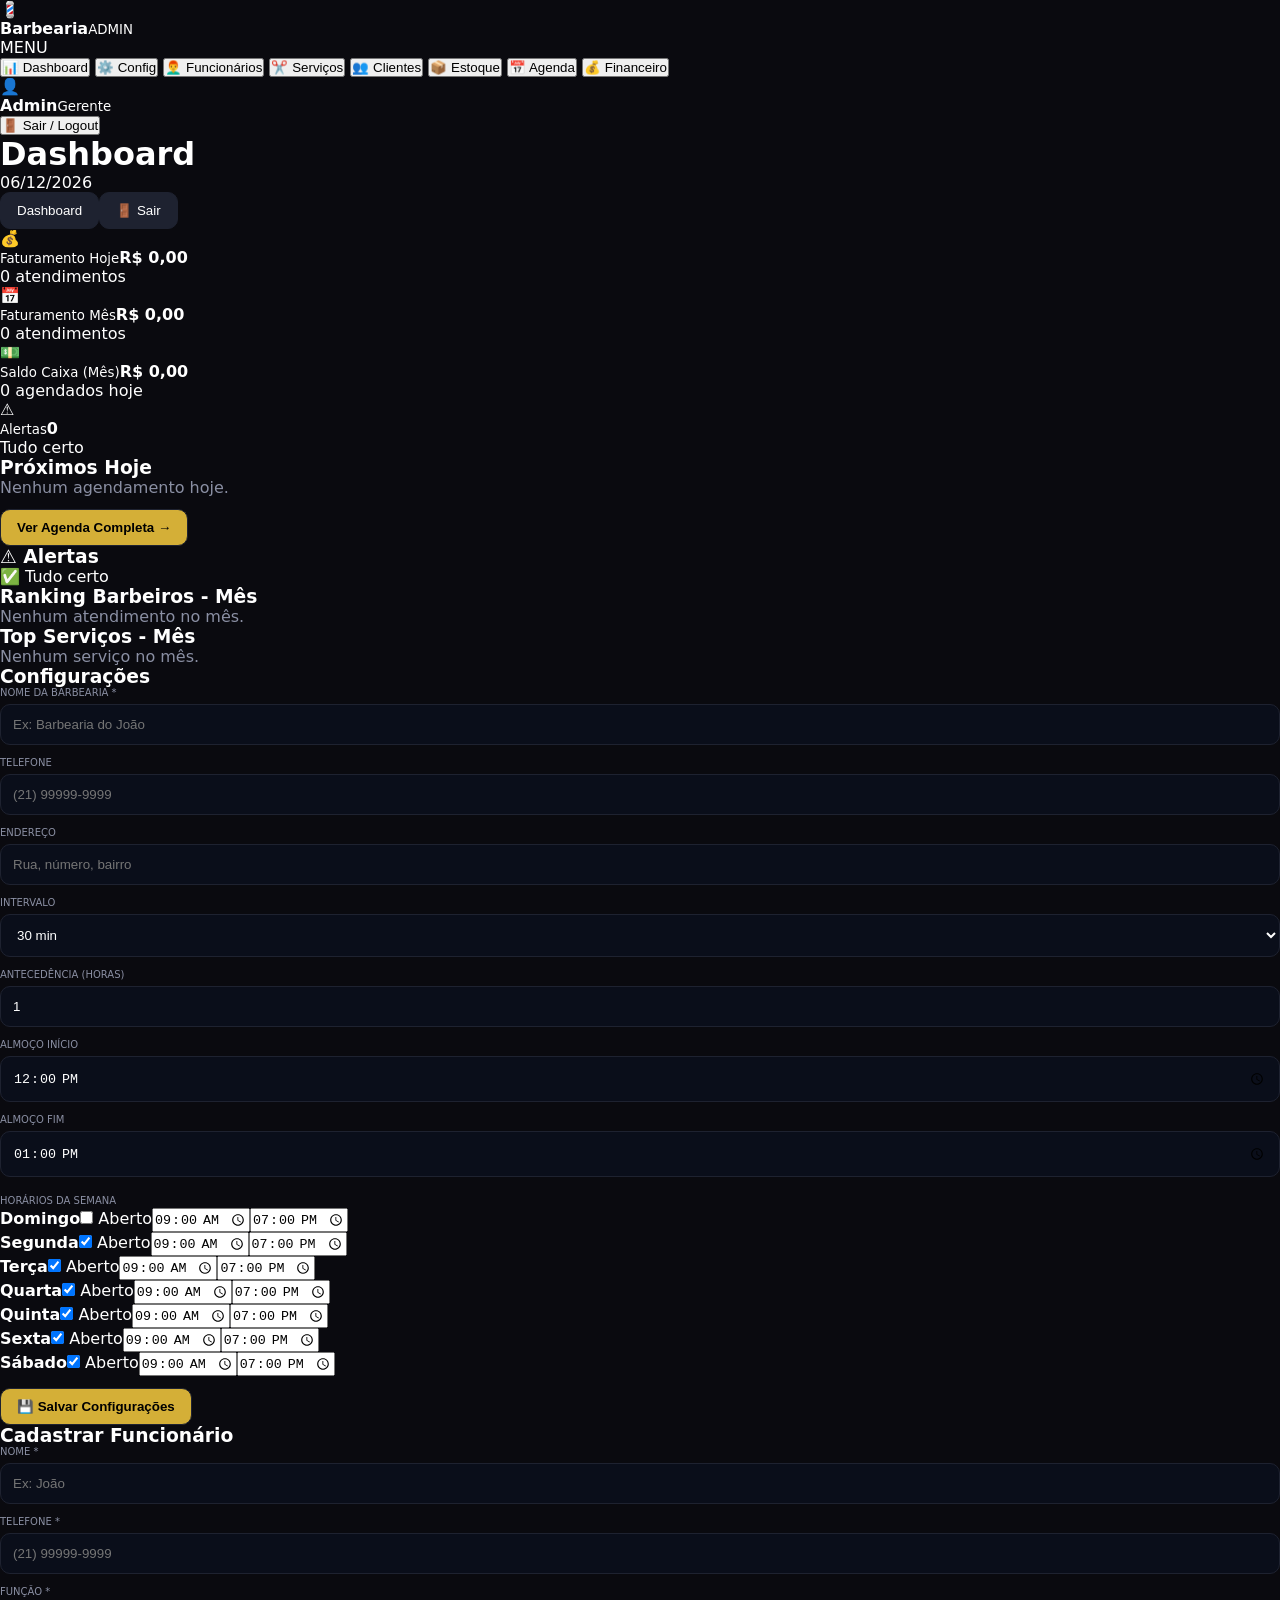
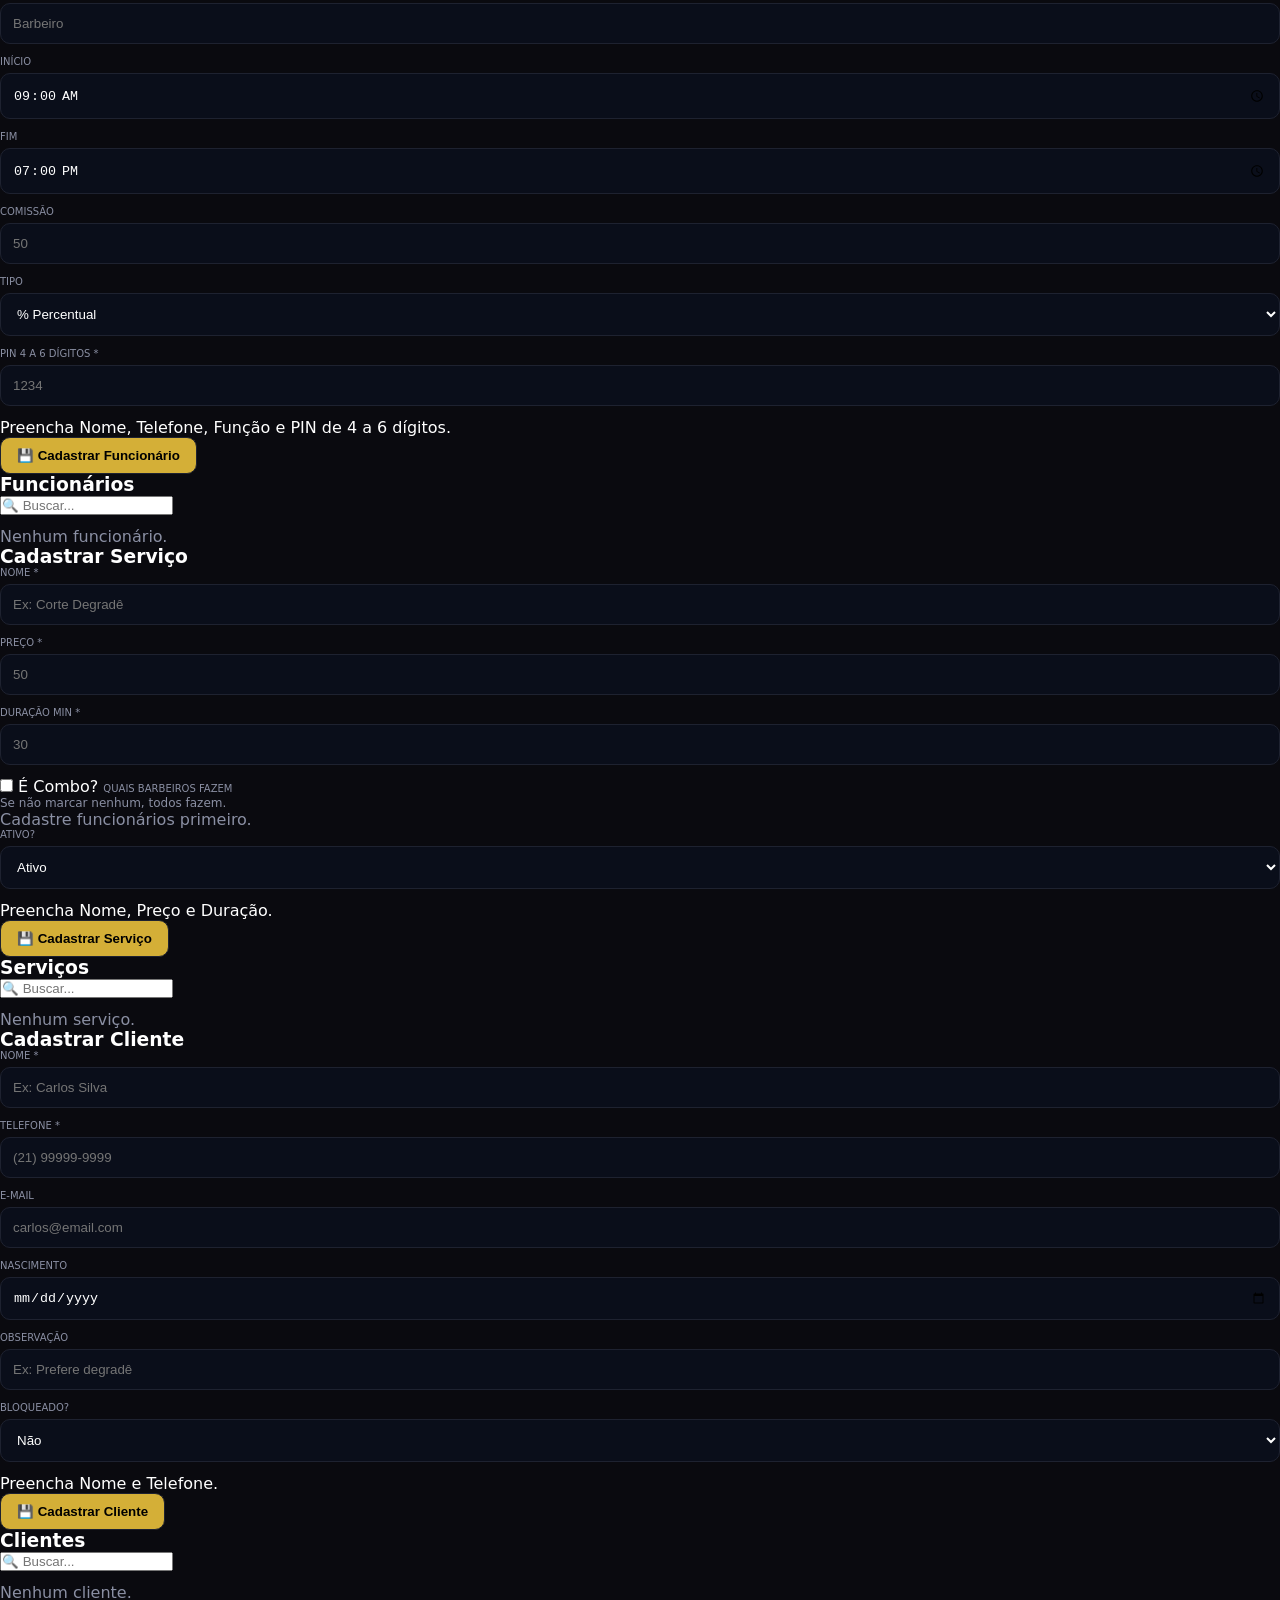
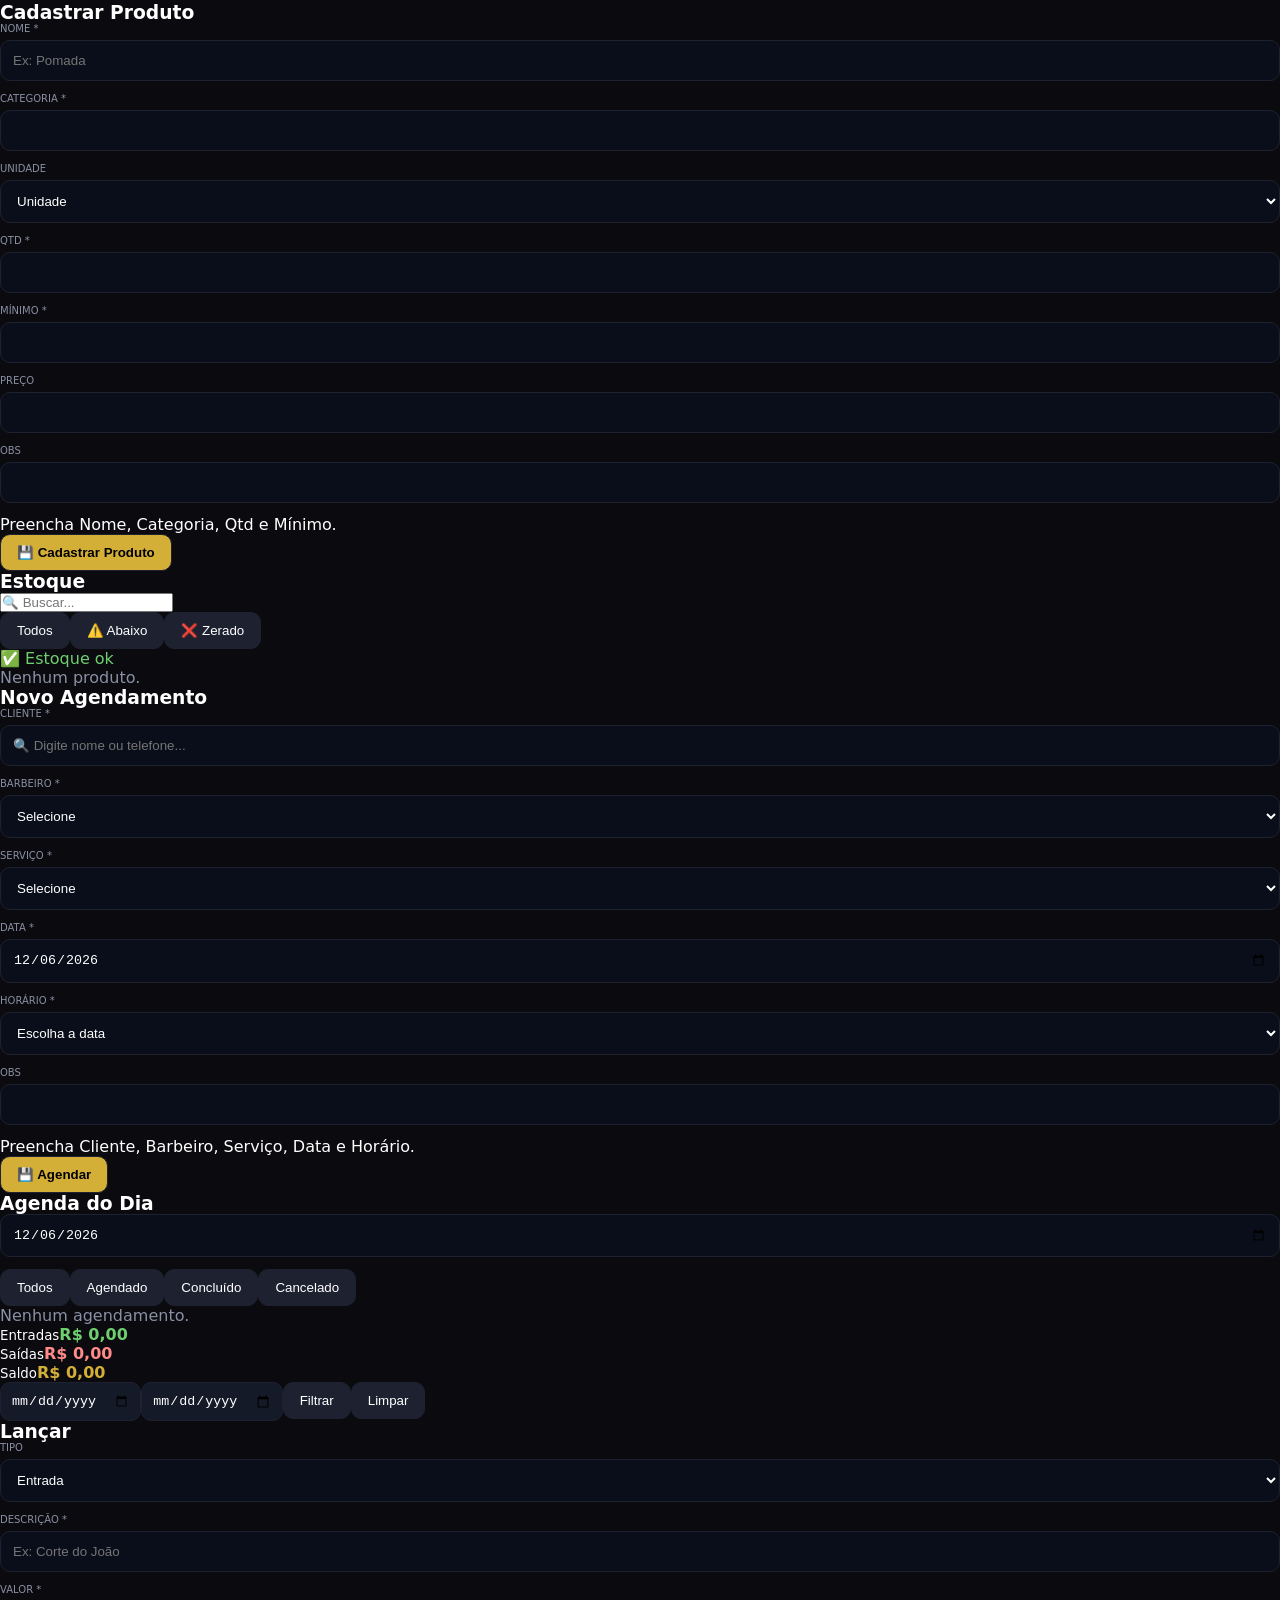
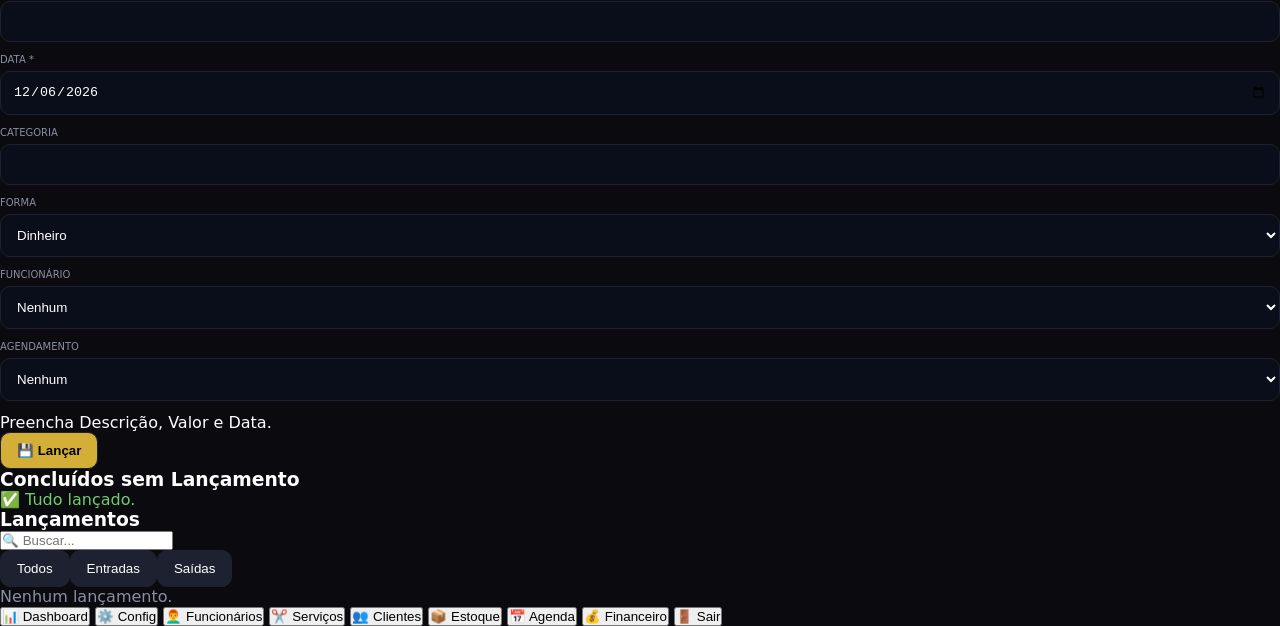
==== commit 9414761a: "Update admin.html" ====
--- a/admin.html
+++ b/admin.html
@@ -4,7 +4,7 @@
 <meta charset="UTF-8">
 <meta name="viewport" content="width=device-width, initial-scale=1.0">
 <title>Barbearia - Admin</title>
-<link rel="stylesheet" href="style.css">
+<style>:root{--gold:#d4af37;--bg:#0a0a0f;--card:#151a28;--border:#1e2230;--text:#8a8fa3}*{margin:0;padding:0;box-sizing:border-box}body{background:var(--bg);color:#fff;font-family:Inter,system-ui}.hidden{display:none!important}.field{display:flex;flex-direction:column;gap:6px;margin-bottom:12px}.field label{font-size:10px;color:var(--text);text-transform:uppercase}.field input,.field select{background:#0a0e1a;border:1px solid var(--border);color:#fff;padding:12px;border-radius:10px;width:100%}.btn{background:#1e2230;border:1px solid var(--border);color:#fff;padding:10px 16px;border-radius:10px;cursor:pointer}.btn.gold{background:var(--gold);color:#000;font-weight:700}.btn.small{padding:6px 10px;font-size:12px}.btn.success{background:#4ade80;color:#000}.list-row{display:flex;justify-content:space-between;align-items:center;background:var(--card);border:1px solid var(--border);padding:12px;border-radius:10px;margin-bottom:8px;gap:10px;flex-wrap:wrap}.toast{position:fixed;bottom:20px;right:20px;background:#111525;border:1px solid var(--gold);padding:14px;border-radius:10px;transform:translateY(100px);opacity:0;transition:.3s;z-index:999}.toast.show{transform:translateY(0);opacity:1}</style></head><body>
 </head>
 <body>
 
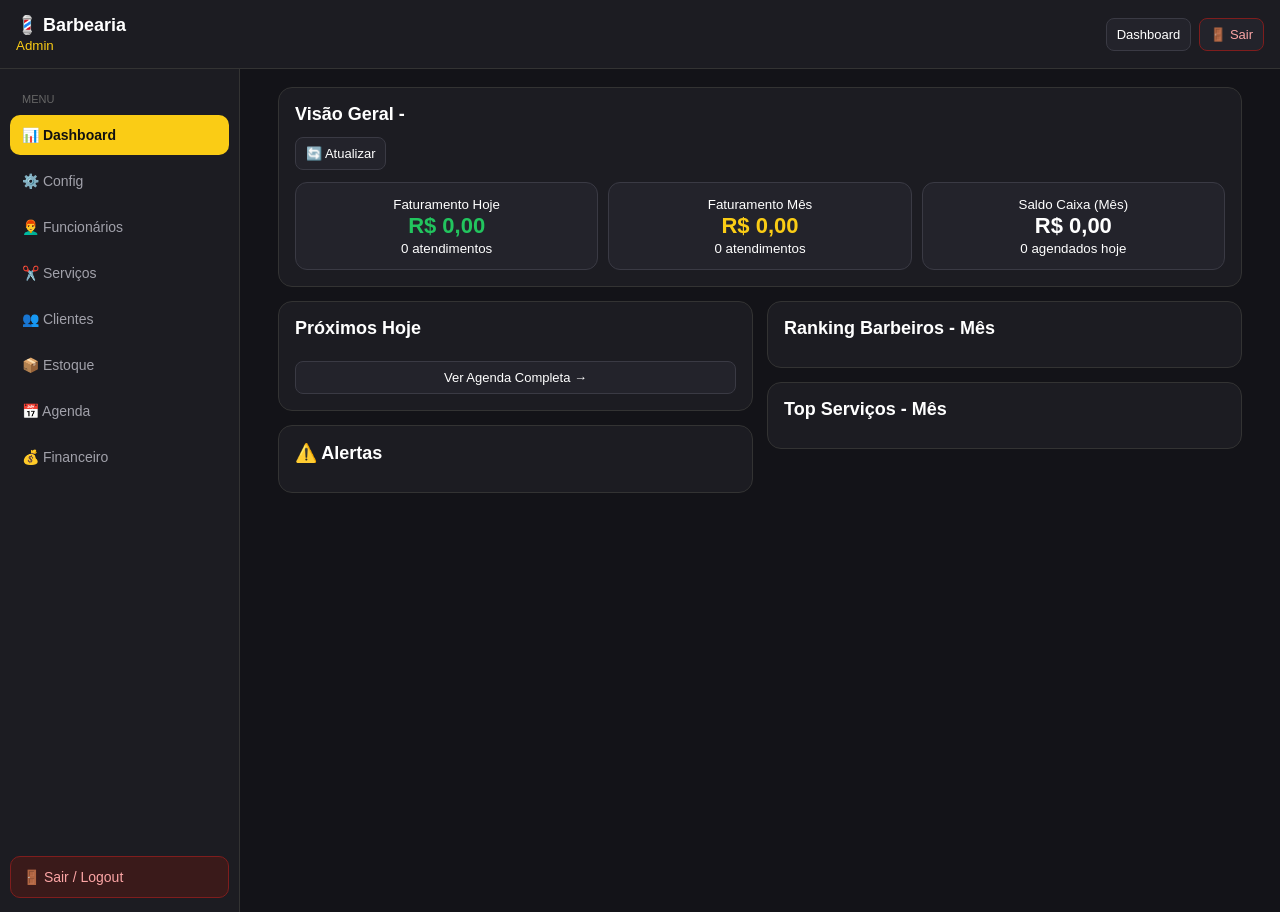
==== commit 17712ad6: "Update fmt.Println message from 'Hello' to 'Goodbye'" ====
--- a/admin.html
+++ b/admin.html
@@ -4,203 +4,148 @@
 <meta charset="UTF-8">
 <meta name="viewport" content="width=device-width, initial-scale=1.0">
 <title>Barbearia - Admin</title>
-<style>:root{--gold:#d4af37;--bg:#0a0a0f;--card:#151a28;--border:#1e2230;--text:#8a8fa3}*{margin:0;padding:0;box-sizing:border-box}body{background:var(--bg);color:#fff;font-family:Inter,system-ui}.hidden{display:none!important}.field{display:flex;flex-direction:column;gap:6px;margin-bottom:12px}.field label{font-size:10px;color:var(--text);text-transform:uppercase}.field input,.field select{background:#0a0e1a;border:1px solid var(--border);color:#fff;padding:12px;border-radius:10px;width:100%}.btn{background:#1e2230;border:1px solid var(--border);color:#fff;padding:10px 16px;border-radius:10px;cursor:pointer}.btn.gold{background:var(--gold);color:#000;font-weight:700}.btn.small{padding:6px 10px;font-size:12px}.btn.success{background:#4ade80;color:#000}.list-row{display:flex;justify-content:space-between;align-items:center;background:var(--card);border:1px solid var(--border);padding:12px;border-radius:10px;margin-bottom:8px;gap:10px;flex-wrap:wrap}.toast{position:fixed;bottom:20px;right:20px;background:#111525;border:1px solid var(--gold);padding:14px;border-radius:10px;transform:translateY(100px);opacity:0;transition:.3s;z-index:999}.toast.show{transform:translateY(0);opacity:1}</style></head><body>
+<link rel="stylesheet" href="style.css">
+<style>
+*{box-sizing:border-box}
+body{margin:0;background:#131318;color:#fff;font-family:Arial,sans-serif}
+header{background:#1C1C22;padding:14px 16px;position:sticky;top:0;z-index:10;display:flex;justify-content:space-between;align-items:center;border-bottom:1px solid #333}
+header b{font-size:18px}
+header small{color:#FACC15}
+.layout{display:flex;width:100%;margin:0}
+.sidebar{width:240px;min-width:240px;background:#1C1C22;border-right:1px solid #333;padding:14px 10px;position:sticky;top:57px;height:calc(100vh - 57px);display:flex;flex-direction:column;gap:6px;margin:0}
+.sidebar button{background:none;border:0;color:#A1A1AA;padding:12px;text-align:left;cursor:pointer;font-size:14px;border-radius:10px;width:100%;margin:0}
+.sidebar button.ativo{background:#FACC15;color:#111;font-weight:bold}
+.sidebar small{color:#666;font-size:11px;padding:10px 12px 4px;text-transform:uppercase}
+.btn-sair{margin-top:auto!important;background:#3A1A1A!important;color:#FCA5A5!important;border:1px solid #7F1D1D!important}
+.btn-sair-top{color:#FCA5A5!important;border-color:#7F1D1D!important}
+.container{flex:1;padding:18px;width:100%;padding-bottom:90px;max-width:1000px;margin:0 auto}
+nav{position:fixed;bottom:0;left:0;right:0;background:#1C1C22;display:none;overflow-x:auto;border-top:1px solid #333;z-index:10}
+nav button{background:none;border:0;color:#A1A1AA;padding:12px 10px;cursor:pointer;white-space:nowrap;font-size:13px}
+nav button.ativo{color:#FACC15;font-weight:bold}
+@media(max-width:850px){ .sidebar{display:none} nav{display:flex} }
+.card{background:#1C1C22;border:1px solid #333;border-radius:14px;padding:16px;margin-bottom:14px}
+.card h2{margin:0 0 12px;font-size:18px}
+input,select,textarea{width:100%;background:#23232B;border:1px solid #3A3A44;color:#fff;border-radius:10px;padding:11px;margin:4px 0 10px;font-size:14px}
+label{font-size:13px;color:#D4D4D8;font-weight:bold}
+.grid{display:grid;grid-template-columns:1fr 1fr;gap:14px;align-items:start}
+@media(max-width:750px){.grid{grid-template-columns:1fr}}
+.row{display:grid;grid-template-columns:1fr 1fr;gap:10px}
+.row3{display:grid;grid-template-columns:1fr 1fr 1fr;gap:10px}
+@media(max-width:500px){.row,.row3{grid-template-columns:1fr}}
+button{cursor:pointer}
+.btn-save{width:100%;background:#FACC15;color:#111;border:0;border-radius:10px;padding:13px;font-weight:bold;font-size:15px}
+.btn-sec{background:#23232B;color:#fff;border:1px solid #3A3A44;border-radius:8px;padding:8px 10px;font-size:13px}
+.btn-danger{background:#EF4444;color:#fff;border:0;border-radius:8px;padding:8px 10px;font-size:13px}
+.erro{display:none;background:#3A1A1A;border:1px solid #7F1D1D;color:#FCA5A5;padding:10px;border-radius:10px;font-size:13px}
+.item-lista{background:#23232B;border:1px solid #3A3A44;border-radius:12px;padding:12px;margin-bottom:10px;display:flex;justify-content:space-between;gap:10px;align-items:flex-start}
+.acoes{display:flex;gap:6px;flex-wrap:wrap;justify-content:flex-end}
+.tag{background:#FACC15;color:#111;padding:2px 8px;border-radius:20px;font-size:11px;font-weight:bold}
+.tela{display:none}.tela.ativa{display:block}
+.box-resumo{background:#23232B;border:1px solid #3A3A44;border-radius:12px;padding:12px;text-align:center}
+</style>
 </head>
 <body>
-
-<div id="tela-login" class="auth-wrap" style="display:none">
-  <div class="auth-card">
-    <div class="auth-logo">💈</div>
-    <h2><span id="nomeLogin">Barbearia</span><br><small>ADMIN</small></h2>
-    <div class="field"><label>Funcionário</label><select id="loginFunc"></select></div>
-    <div class="field"><label>PIN</label><input id="loginPIN" type="password" inputmode="numeric" maxlength="6" placeholder="1234" style="text-align:center;font-size:20px;letter-spacing:8px"></div>
-    <button class="btn gold full" id="btnEntrar">Entrar</button>
-    <p id="erroLogin" style="display:none;color:#ff8a8a;font-size:13px">PIN errado. Tenta de novo.</p>
-  </div>
+<header><div><b id="nomeHeader">💈 Barbearia</b><br><small>Admin</small></div><div style="display:flex;gap:8px"><button class="btn-sec" onclick="trocarTela('dashboard')">Dashboard</button><button class="btn-sec btn-sair-top" onclick="sair()">🚪 Sair</button></div></header>
+<div id="tela-login" style="display:none;max-width:400px;margin:60px auto;padding:20px;text-align:center">
+<div class="card"><h2>💈 <span id="nomeLogin">Barbearia</span></h2><p style="color:#A1A1AA;font-size:13px">Digite seu PIN pra entrar</p>
+<label style="text-align:left;display:block">Funcionário</label><select id="loginFunc"></select>
+<label style="text-align:left;display:block">PIN</label><input id="loginPIN" type="password" inputmode="numeric" maxlength="6" placeholder="Ex: 1234" style="text-align:center;font-size:20px;letter-spacing:8px">
+<button class="btn-save" onclick="entrar()">Entrar</button>
+<p id="erroLogin" style="display:none;color:#FCA5A5;font-size:13px">PIN errado. Tenta de novo.</p></div>
 </div>
-
-<div class="app" id="appPrincipal">
-  <aside class="sidebar">
-    <div class="brand"><div class="shield">💈</div><div><b id="nomeHeader">Barbearia</b><small>ADMIN</small></div></div>
-    <div class="menu-label">MENU</div>
-    <nav class="nav">
-      <button class="active" data-page="dashboard"><span>📊</span> Dashboard</button>
-      <button data-page="config"><span>⚙️</span> Config</button>
-      <button data-page="funcionarios"><span>👨‍🦰</span> Funcionários</button>
-      <button data-page="servicos"><span>✂️</span> Serviços</button>
-      <button data-page="clientes"><span>👥</span> Clientes</button>
-      <button data-page="estoque"><span>📦</span> Estoque</button>
-      <button data-page="agenda"><span>📅</span> Agenda</button>
-      <button data-page="financeiro"><span>💰</span> Financeiro</button>
-    </nav>
-    <div class="sidebar-footer">
-      <div class="avatar">👤</div>
-      <div class="user-info"><b>Admin</b><small>Gerente</small></div>
-    </div>
-    <button class="btn-logout" id="btnSairLateral">🚪 Sair / Logout</button>
-  </aside>
-
-  <main class="main">
-    <div class="top-bar"><div><h1 id="tituloTopo">Dashboard</h1><p id="dashHojeTxt"></p></div><div class="top-actions"><button class="btn" data-page="dashboard">Dashboard</button><button class="btn" id="btnSairTopo">🚪 Sair</button></div></div>
-
-    <!-- DASHBOARD -->
-    <section id="page-dashboard" class="page active">
-      <div class="metrics-grid">
-        <div class="metric-card"><div class="metric-icon">💰</div><small>Faturamento Hoje</small><b id="dashFatHoje">R$ 0,00</b><div class="trend up" id="dashQtdHoje">0 atendimentos</div></div>
-        <div class="metric-card"><div class="metric-icon">📅</div><small>Faturamento Mês</small><b id="dashFatMes">R$ 0,00</b><div class="trend up" id="dashQtdMes">0 atendimentos</div></div>
-        <div class="metric-card"><div class="metric-icon orange">💵</div><small>Saldo Caixa (Mês)</small><b id="dashSaldoMes">R$ 0,00</b><div class="trend neutral" id="dashAgHojeTxt">0 agendados hoje</div></div>
-        <div class="metric-card"><div class="metric-icon">⚠️</div><small>Alertas</small><b id="dashAlertasQtd">0</b><div class="trend" id="dashAlertasTxt">Tudo certo</div></div>
-      </div>
-      <div class="grid-2">
-        <div><div class="card"><h3>Próximos Hoje</h3><div id="dashProximos" class="list"></div><button class="btn gold full" data-page="agenda" style="margin-top:12px">Ver Agenda Completa →</button></div><div class="card"><h3>⚠️ Alertas</h3><div id="dashAlertas"></div></div></div>
-        <div><div class="card"><h3>Ranking Barbeiros - Mês</h3><div id="dashRanking" class="list"></div></div><div class="card"><h3>Top Serviços - Mês</h3><div id="dashTopServ" class="list"></div></div></div>
-      </div>
-    </section>
-
-    <!-- CONFIG -->
-    <section id="page-config" class="page">
-      <div class="card config-card"><h3>Configurações</h3>
-        <div class="field"><label>Nome da Barbearia *</label><input id="cfgNome" placeholder="Ex: Barbearia do João"></div>
-        <div class="field"><label>Telefone</label><input id="cfgTelefone" placeholder="(21) 99999-9999"></div>
-        <div class="field"><label>Endereço</label><input id="cfgEndereco" placeholder="Rua, número, bairro"></div>
-        <div class="grid-2"><div class="field"><label>Intervalo</label><select id="cfgIntervalo"><option value="15">15 min</option><option value="30" selected>30 min</option><option value="45">45 min</option><option value="60">60 min</option></select></div><div class="field"><label>Antecedência (horas)</label><input id="cfgAntecedencia" type="number" value="1"></div></div>
-        <div class="grid-2"><div class="field"><label>Almoço Início</label><input id="cfgAlmocoInicio" type="time" value="12:00"></div><div class="field"><label>Almoço Fim</label><input id="cfgAlmocoFim" type="time" value="13:00"></div></div>
-        <label style="font-size:10px;color:#8a8fa3">HORÁRIOS DA SEMANA</label><div id="cfgDias" class="weekly-grid"></div>
-        <button class="btn gold full" id="btnSalvarConfig" style="margin-top:12px">💾 Salvar Configurações</button>
-      </div>
-    </section>
-
-    <!-- FUNCIONARIOS -->
-    <section id="page-funcionarios" class="page">
-      <div class="cadastro-layout">
-        <div class="card"><h3>Cadastrar Funcionário</h3><input type="hidden" id="funcId">
-          <div class="field"><label>Nome *</label><input id="funcNome" placeholder="Ex: João"></div>
-          <div class="field"><label>Telefone *</label><input id="funcTelefone" placeholder="(21) 99999-9999"></div>
-          <div class="field"><label>Função *</label><input id="funcFuncao" list="listaFuncoes" placeholder="Barbeiro"><datalist id="listaFuncoes"><option value="Barbeiro"></option><option value="Auxiliar"></option><option value="Recepcionista"></option><option value="Gerente"></option></datalist></div>
-          <div class="grid-2"><div class="field"><label>Início</label><input id="funcInicio" type="time" value="09:00"></div><div class="field"><label>Fim</label><input id="funcFim" type="time" value="19:00"></div></div>
-          <div class="grid-2"><div class="field"><label>Comissão</label><input id="funcComissao" type="number" placeholder="50"></div><div class="field"><label>Tipo</label><select id="funcTipoComissao"><option value="%">% Percentual</option><option value="R$">R$ fixo</option></select></div></div>
-          <div class="field"><label>PIN 4 a 6 dígitos *</label><input id="funcPIN" type="password" inputmode="numeric" maxlength="6" placeholder="1234"></div>
-          <div class="erro-box" id="erroFunc">Preencha Nome, Telefone, Função e PIN de 4 a 6 dígitos.</div>
-          <button class="btn gold full" id="btnSalvarFunc">💾 Cadastrar Funcionário</button>
-          <button class="btn full" id="btnCancelarFunc" style="display:none;margin-top:8px">Cancelar edição</button>
-        </div>
-        <div class="card"><h3>Funcionários</h3><div class="search-box"><input id="buscaFunc" placeholder="🔍 Buscar..."></div><div id="listaFuncionarios" class="list" style="margin-top:12px"></div></div>
-      </div>
-    </section>
-
-    <!-- SERVICOS -->
-    <section id="page-servicos" class="page">
-      <div class="cadastro-layout">
-        <div class="card"><h3>Cadastrar Serviço</h3><input type="hidden" id="servId">
-          <div class="field"><label>Nome *</label><input id="servNome" placeholder="Ex: Corte Degradê"></div>
-          <div class="grid-2"><div class="field"><label>Preço *</label><input id="servPreco" type="number" step="0.01" placeholder="50"></div><div class="field"><label>Duração min *</label><input id="servDuracao" type="number" placeholder="30"></div></div>
-          <label class="check-box"><input type="checkbox" id="servCombo"> É Combo?</label>
-          <div id="boxCombo" class="card" style="display:none;margin-top:12px"><b>Serviços do combo</b><div id="listaComboServicos"></div><small id="infoComboDuracao" style="color:#d4af37">Duração total: 0 min</small></div>
-          <label style="font-size:10px;color:#8a8fa3">QUAIS BARBEIROS FAZEM</label><p style="color:#8a8fa3;font-size:12px">Se não marcar nenhum, todos fazem.</p><div id="listaServBarbeiros"></div>
-          <div class="field"><label>Ativo?</label><select id="servAtivo"><option value="true">Ativo</option><option value="false">Inativo</option></select></div>
-          <div class="erro-box" id="erroServ">Preencha Nome, Preço e Duração.</div>
-          <button class="btn gold full" id="btnSalvarServ">💾 Cadastrar Serviço</button>
-          <button class="btn full" id="btnCancelarServ" style="display:none;margin-top:8px">Cancelar edição</button>
-        </div>
-        <div class="card"><h3>Serviços</h3><div class="search-box"><input id="buscaServ" placeholder="🔍 Buscar..."></div><div id="listaServicos" class="list" style="margin-top:12px"></div></div>
-      </div>
-    </section>
-
-    <!-- CLIENTES -->
-    <section id="page-clientes" class="page">
-      <div class="cadastro-layout">
-        <div class="card"><h3>Cadastrar Cliente</h3><input type="hidden" id="cliId">
-          <div class="field"><label>Nome *</label><input id="cliNome" placeholder="Ex: Carlos Silva"></div>
-          <div class="field"><label>Telefone *</label><input id="cliTelefone" placeholder="(21) 99999-9999"></div>
-          <div class="field"><label>E-mail</label><input id="cliEmail" placeholder="carlos@email.com"></div>
-          <div class="field"><label>Nascimento</label><input id="cliNasc" type="date"></div>
-          <div class="field"><label>Observação</label><input id="cliObs" placeholder="Ex: Prefere degradê"></div>
-          <div class="field"><label>Bloqueado?</label><select id="cliBloqueado"><option value="false">Não</option><option value="true">Sim - Bloqueado</option></select></div>
-          <div class="erro-box" id="erroCli">Preencha Nome e Telefone.</div>
-          <button class="btn gold full" id="btnSalvarCli">💾 Cadastrar Cliente</button>
-          <button class="btn full" id="btnCancelarCli" style="display:none;margin-top:8px">Cancelar edição</button>
-        </div>
-        <div><div class="card"><h3>Clientes</h3><div class="search-box"><input id="buscaCli" placeholder="🔍 Buscar..."></div><div id="listaClientes" class="list" style="margin-top:12px"></div></div>
-        <div class="card" id="boxHistoricoCli" style="display:none"><h3>Histórico - <span id="nomeHistoricoCli"></span></h3><div id="conteudoHistoricoCli"></div><button class="btn full" id="btnFecharHist">Fechar</button></div></div>
-      </div>
-    </section>
-
-    <!-- ESTOQUE -->
-    <section id="page-estoque" class="page">
-      <div class="cadastro-layout">
-        <div class="card"><h3>Cadastrar Produto</h3><input type="hidden" id="estId">
-          <div class="field"><label>Nome *</label><input id="estNome" placeholder="Ex: Pomada"></div>
-          <div class="grid-2"><div class="field"><label>Categoria *</label><input id="estCategoria" list="listaCategoriasEst"><datalist id="listaCategoriasEst"><option value="Pomada"></option><option value="Shampoo"></option><option value="Lâmina"></option><option value="Outros"></option></datalist></div><div class="field"><label>Unidade</label><select id="estUnidade"><option>Unidade</option><option>Caixa</option><option>Pacote</option></select></div></div>
-          <div class="grid-3"><div class="field"><label>Qtd *</label><input id="estQtd" type="number"></div><div class="field"><label>Mínimo *</label><input id="estMinimo" type="number"></div><div class="field"><label>Preço</label><input id="estPreco" type="number" step="0.01"></div></div>
-          <div class="field"><label>Obs</label><input id="estObs"></div>
-          <div class="erro-box" id="erroEst">Preencha Nome, Categoria, Qtd e Mínimo.</div>
-          <button class="btn gold full" id="btnSalvarEst">💾 Cadastrar Produto</button>
-          <button class="btn full" id="btnCancelarEst" style="display:none;margin-top:8px">Cancelar edição</button>
-        </div>
-        <div class="card"><h3>Estoque</h3><div class="search-box"><input id="buscaEst" placeholder="🔍 Buscar..."></div><div class="filter-row"><button class="btn" data-filtro-est="todos">Todos</button><button class="btn" data-filtro-est="baixo">⚠️ Abaixo</button><button class="btn" data-filtro-est="zerado">❌ Zerado</button></div><div id="alertaEst"></div><div id="listaEstoque" class="list"></div></div>
-      </div>
-    </section>
-
-    <!-- AGENDA -->
-    <section id="page-agenda" class="page">
-      <div class="cadastro-layout">
-        <div class="card"><h3>Novo Agendamento</h3><input type="hidden" id="agId">
-          <div class="field"><label>Cliente *</label><input id="agClienteBusca" placeholder="🔍 Digite nome ou telefone..."></div>
-          <div id="listaBuscaCliente" class="card" style="display:none"></div>
-          <div id="clienteSelecionado" class="card" style="display:none"></div>
-          <input type="hidden" id="agClienteId">
-          <div class="field"><label>Barbeiro *</label><select id="agBarbeiro"><option value="">Selecione</option></select></div>
-          <div class="field"><label>Serviço *</label><select id="agServico"><option value="">Selecione</option></select></div>
-          <div id="infoServico" style="color:#8a8fa3;font-size:13px"></div>
-          <div class="grid-2"><div class="field"><label>Data *</label><input id="agData" type="date"></div><div class="field"><label>Horário *</label><select id="agHora"><option value="">Escolha a data</option></select></div></div>
-          <div class="field"><label>Obs</label><input id="agObs"></div>
-          <div class="erro-box" id="erroAg">Preencha Cliente, Barbeiro, Serviço, Data e Horário.</div>
-          <button class="btn gold full" id="btnSalvarAg">💾 Agendar</button>
-          <button class="btn full" id="btnCancelarAg" style="display:none;margin-top:8px">Cancelar edição</button>
-        </div>
-        <div class="card"><h3>Agenda do Dia</h3><div class="field"><input id="agDataFiltro" type="date"></div><div class="filter-row"><button class="btn" data-filtro-ag="todos">Todos</button><button class="btn" data-filtro-ag="agendado">Agendado</button><button class="btn" data-filtro-ag="concluido">Concluído</button><button class="btn" data-filtro-ag="cancelado">Cancelado</button></div><div id="listaAgenda" class="list"></div></div>
-      </div>
-    </section>
-
-    <!-- FINANCEIRO -->
-    <section id="page-financeiro" class="page">
-      <div class="metrics-grid" style="grid-template-columns:repeat(3,1fr)">
-        <div class="metric-card"><small>Entradas</small><b id="finEntradas" style="color:#6fcf6f">R$ 0,00</b></div>
-        <div class="metric-card"><small>Saídas</small><b id="finSaidas" style="color:#ff8a8a">R$ 0,00</b></div>
-        <div class="metric-card"><small>Saldo</small><b id="finSaldo" style="color:#d4af37">R$ 0,00</b></div>
-      </div>
-      <div class="filter-row"><input id="finDe" type="date" style="width:auto;padding:10px;background:#151a28;border:1px solid #1e2230;color:#fff;border-radius:10px"><input id="finAte" type="date" style="width:auto;padding:10px;background:#151a28;border:1px solid #1e2230;color:#fff;border-radius:10px"><button class="btn" id="btnFiltrarFin">Filtrar</button><button class="btn" id="btnLimparFin">Limpar</button></div>
-      <div class="cadastro-layout">
-        <div><div class="card"><h3>Lançar</h3><input type="hidden" id="finId">
-          <div class="field"><label>Tipo</label><select id="finTipo"><option value="entrada">Entrada</option><option value="saida">Saída</option></select></div>
-          <div class="field"><label>Descrição *</label><input id="finDesc" placeholder="Ex: Corte do João"></div>
-          <div class="grid-2"><div class="field"><label>Valor *</label><input id="finValor" type="number" step="0.01"></div><div class="field"><label>Data *</label><input id="finData" type="date"></div></div>
-          <div class="grid-2"><div class="field"><label>Categoria</label><input id="finCategoria" list="listaCatFin"><datalist id="listaCatFin"></datalist></div><div class="field"><label>Forma</label><select id="finForma"><option>Dinheiro</option><option>Pix</option><option>Cartão Crédito</option><option>Cartão Débito</option></select></div></div>
-          <div class="field"><label>Funcionário</label><select id="finFuncionario"><option value="">Nenhum</option></select></div>
-          <div class="field"><label>Agendamento</label><select id="finAgendamento"><option value="">Nenhum</option></select></div>
-          <div class="erro-box" id="erroFin">Preencha Descrição, Valor e Data.</div>
-          <button class="btn gold full" id="btnSalvarFin">💾 Lançar</button>
-          <button class="btn full" id="btnCancelarFin" style="display:none;margin-top:8px">Cancelar</button>
-        </div><div class="card"><h3>Concluídos sem Lançamento</h3><div id="listaPendenteFin"></div></div></div>
-        <div class="card"><h3>Lançamentos</h3><div class="search-box"><input id="buscaFin" placeholder="🔍 Buscar..."></div><div class="filter-row"><button class="btn" data-filtro-fin="todos">Todos</button><button class="btn" data-filtro-fin="entrada">Entradas</button><button class="btn" data-filtro-fin="saida">Saídas</button></div><div id="listaFinanceiro" class="list"></div></div>
-      </div>
-    </section>
-
-  </main>
+<div class="layout">
+<aside class="sidebar">
+<small>Menu</small>
+<button class="ativo" data-menu="dashboard" onclick="trocarTela('dashboard')">📊 Dashboard</button>
+<button data-menu="config" onclick="trocarTela('config')">⚙️ Config</button>
+<button data-menu="funcionarios" onclick="trocarTela('funcionarios')">👨‍🦰 Funcionários</button>
+<button data-menu="servicos" onclick="trocarTela('servicos')">✂️ Serviços</button>
+<button data-menu="clientes" onclick="trocarTela('clientes')">👥 Clientes</button>
+<button data-menu="estoque" onclick="trocarTela('estoque')">📦 Estoque</button>
+<button data-menu="agenda" onclick="trocarTela('agenda')">📅 Agenda</button>
+<button data-menu="financeiro" onclick="trocarTela('financeiro')">💰 Financeiro</button>
+<button class="btn-sair" onclick="sair()">🚪 Sair / Logout</button>
+</aside>
+<div class="container">
+<div id="tela-dashboard" class="tela ativa">
+<div class="card"><h2>Visão Geral - <span id="dashHojeTxt"></span></h2><button class="btn-sec" onclick="atualizarDashboard()">🔄 Atualizar</button>
+<div class="row3" style="margin-top:12px">
+<div class="box-resumo"><small>Faturamento Hoje</small><br><b id="dashFatHoje" style="color:#22C55E;font-size:22px">R$ 0,00</b><br><small id="dashQtdHoje">0 atendimentos</small></div>
+<div class="box-resumo"><small>Faturamento Mês</small><br><b id="dashFatMes" style="color:#FACC15;font-size:22px">R$ 0,00</b><br><small id="dashQtdMes">0 atendimentos</small></div>
+<div class="box-resumo"><small>Saldo Caixa (Mês)</small><br><b id="dashSaldoMes" style="font-size:22px">R$ 0,00</b><br><small id="dashAgHojeTxt">0 agendados hoje</small></div>
+</div></div>
+<div class="grid"><div><div class="card"><h2>Próximos Hoje</h2><div id="dashProximos"></div><button class="btn-sec" style="width:100%;margin-top:10px" onclick="trocarTela('agenda')">Ver Agenda Completa →</button></div><div class="card"><h2>⚠️ Alertas</h2><div id="dashAlertas"></div></div></div>
+<div><div class="card"><h2>Ranking Barbeiros - Mês</h2><div id="dashRanking"></div></div><div class="card"><h2>Top Serviços - Mês</h2><div id="dashTopServ"></div></div></div></div>
 </div>
-
-<nav class="bottom-nav">
-  <button class="active" data-page="dashboard">📊 Dashboard</button>
-  <button data-page="config">⚙️ Config</button>
-  <button data-page="funcionarios">👨‍🦰 Funcionários</button>
-  <button data-page="servicos">✂️ Serviços</button>
-  <button data-page="clientes">👥 Clientes</button>
-  <button data-page="estoque">📦 Estoque</button>
-  <button data-page="agenda">📅 Agenda</button>
-  <button data-page="financeiro">💰 Financeiro</button>
-  <button id="btnSairNav">🚪 Sair</button>
+<div id="tela-config" class="tela"><div class="card"><h2>Configurações</h2>
+<label>Nome da Barbearia *</label><input id="cfgNome" placeholder="Ex: Barbearia do João">
+<label>Telefone</label><input id="cfgTelefone" placeholder="(21) 99999-9999">
+<label>Endereço</label><input id="cfgEndereco" placeholder="Rua, número, bairro">
+<div class="row"><div><label>Intervalo</label><select id="cfgIntervalo"><option value="15">15 min</option><option value="30" selected>30 min</option><option value="45">45 min</option><option value="60">60 min</option></select></div><div><label>Antecedência (horas)</label><input id="cfgAntecedencia" type="number" value="1"></div></div>
+<div class="row"><div><label>Almoço Início</label><input id="cfgAlmocoInicio" type="time" value="12:00"></div><div><label>Almoço Fim</label><input id="cfgAlmocoFim" type="time" value="13:00"></div></div>
+<label>Horários da Semana</label><div id="cfgDias"></div>
+<button class="btn-save" onclick="salvarConfig()">💾 Salvar Configurações</button></div></div>
+<div id="tela-funcionarios" class="tela"><div class="grid"><div><div class="card"><h2>Cadastrar Funcionário</h2><input type="hidden" id="funcId">
+<label>Nome *</label><input id="funcNome" placeholder="Ex: João">
+<label>Telefone *</label><input id="funcTelefone" placeholder="(21) 99999-9999">
+<label>Função *</label><input id="funcFuncao" list="listaFuncoes" placeholder="Barbeiro"><datalist id="listaFuncoes"><option value="Barbeiro"></option><option value="Auxiliar"></option><option value="Recepcionista"></option><option value="Gerente"></option></datalist>
+<div class="row"><div><label>Início</label><input id="funcInicio" type="time" value="09:00"></div><div><label>Fim</label><input id="funcFim" type="time" value="19:00"></div></div>
+<div class="row"><div><label>Comissão</label><input id="funcComissao" type="number" placeholder="50"></div><div><label>Tipo</label><select id="funcTipoComissao"><option value="%">% Percentual</option><option value="R$">R$ fixo</option></select></div></div>
+<label>PIN 4 a 6 dígitos *</label><input id="funcPIN" type="password" inputmode="numeric" maxlength="6" placeholder="1234">
+<div class="erro" id="erroFunc">Preencha Nome, Telefone e PIN de 4 a 6 dígitos.</div>
+<button class="btn-save" style="margin-top:14px" onclick="salvarFuncionario()">💾 Cadastrar Funcionário</button><button class="btn-sec" style="width:100%;margin-top:8px;display:none" id="btnCancelarFunc" onclick="cancelarEdicaoFunc()">Cancelar edição</button></div></div>
+<div><div class="card"><h2>Funcionários</h2><input id="buscaFunc" placeholder="🔍 Buscar..." oninput="listarFuncionarios()"><div id="listaFuncionarios" style="margin-top:12px"></div></div></div></div></div>
+<div id="tela-servicos" class="tela"><div class="grid"><div><div class="card"><h2>Cadastrar Serviço</h2><input type="hidden" id="servId">
+<label>Nome *</label><input id="servNome" placeholder="Ex: Corte Degradê">
+<div class="row"><div><label>Preço *</label><input id="servPreco" type="number" step="0.01" placeholder="50"></div><div><label>Duração min *</label><input id="servDuracao" type="number" placeholder="30"></div></div>
+<label><input type="checkbox" id="servCombo" onchange="toggleCombo()" style="width:18px"> É Combo?</label>
+<div id="boxCombo" style="display:none;background:#23232B;border-radius:12px;padding:12px;margin-top:10px"><b>Serviços do combo</b><div id="listaComboServicos"></div><small id="infoComboDuracao" style="color:#FACC15">Duração total: 0 min</small></div>
+<label>Quais barbeiros fazem</label><p style="color:#A1A1AA;font-size:12px">Se não marcar nenhum, todos fazem.</p><div id="listaServBarbeiros"></div>
+<label>Ativo?</label><select id="servAtivo"><option value="true">Ativo</option><option value="false">Inativo</option></select>
+<div class="erro" id="erroServ">Preencha Nome, Preço e Duração.</div>
+<button class="btn-save" style="margin-top:14px" onclick="salvarServico()">💾 Cadastrar Serviço</button><button class="btn-sec" style="width:100%;margin-top:8px;display:none" id="btnCancelarServ" onclick="cancelarEdicaoServ()">Cancelar edição</button></div></div>
+<div><div class="card"><h2>Serviços</h2><input id="buscaServ" placeholder="🔍 Buscar..." oninput="listarServicos()"><div id="listaServicos" style="margin-top:12px"></div></div></div></div></div>
+<div id="tela-clientes" class="tela"><div class="grid"><div><div class="card"><h2>Cadastrar Cliente</h2><input type="hidden" id="cliId">
+<label>Nome *</label><input id="cliNome" placeholder="Ex: Carlos Silva">
+<label>Telefone *</label><input id="cliTelefone" placeholder="(21) 99999-9999">
+<label>E-mail</label><input id="cliEmail" placeholder="carlos@email.com">
+<label>Nascimento</label><input id="cliNasc" type="date">
+<label>Observação</label><input id="cliObs" placeholder="Ex: Prefere degradê">
+<label>Bloqueado?</label><select id="cliBloqueado"><option value="false">Não</option><option value="true">Sim - Bloqueado</option></select>
+<div class="erro" id="erroCli">Preencha Nome e Telefone.</div>
+<button class="btn-save" style="margin-top:14px" onclick="salvarCliente()">💾 Cadastrar Cliente</button><button class="btn-sec" style="width:100%;margin-top:8px;display:none" id="btnCancelarCli" onclick="cancelarEdicaoCli()">Cancelar edição</button></div></div>
+<div><div class="card"><h2>Clientes</h2><input id="buscaCli" placeholder="🔍 Buscar..." oninput="listarClientes()"><div id="listaClientes" style="margin-top:12px"></div></div><div class="card" id="boxHistoricoCli" style="display:none"><h2>Histórico - <span id="nomeHistoricoCli"></span></h2><div id="conteudoHistoricoCli"></div><button class="btn-sec" style="width:100%;margin-top:10px" onclick="fecharHistoricoCli()">Fechar</button></div></div></div></div>
+<div id="tela-estoque" class="tela"><div class="grid"><div><div class="card"><h2>Cadastrar Produto</h2><input type="hidden" id="estId">
+<label>Nome *</label><input id="estNome" placeholder="Ex: Pomada">
+<div class="row"><div><label>Categoria *</label><input id="estCategoria" list="listaCategoriasEst"><datalist id="listaCategoriasEst"><option value="Pomada"></option><option value="Shampoo"></option><option value="Lâmina"></option><option value="Outros"></option></datalist></div><div><label>Unidade</label><select id="estUnidade"><option>Unidade</option><option>Caixa</option><option>Pacote</option></select></div></div>
+<div class="row3"><div><label>Qtd *</label><input id="estQtd" type="number"></div><div><label>Mínimo *</label><input id="estMinimo" type="number"></div><div><label>Preço</label><input id="estPreco" type="number" step="0.01"></div></div>
+<label>Obs</label><input id="estObs">
+<div class="erro" id="erroEst">Preencha Nome, Categoria, Qtd e Mínimo.</div>
+<button class="btn-save" style="margin-top:14px" onclick="salvarEstoque()">💾 Cadastrar Produto</button><button class="btn-sec" style="width:100%;margin-top:8px;display:none" id="btnCancelarEst" onclick="cancelarEdicaoEst()">Cancelar edição</button></div></div>
+<div><div class="card"><h2>Estoque</h2><input id="buscaEst" placeholder="🔍 Buscar..." oninput="listarEstoque()"><div style="display:flex;gap:6px;margin-top:10px"><button class="btn-sec" onclick="filtrarEst('todos',this)">Todos</button><button class="btn-sec" onclick="filtrarEst('baixo',this)">⚠️ Abaixo</button><button class="btn-sec" onclick="filtrarEst('zerado',this)">❌ Zerado</button></div><div id="alertaEst" style="margin-top:12px"></div><div id="listaEstoque" style="margin-top:12px"></div></div></div></div></div>
+<div id="tela-agenda" class="tela"><div class="grid"><div><div class="card"><h2>Novo Agendamento</h2><input type="hidden" id="agId">
+<label>Cliente *</label><input id="agClienteBusca" placeholder="🔍 Digite nome ou telefone..." oninput="buscarClienteAgenda()"><div id="listaBuscaCliente" style="display:none;background:#23232B;border:1px solid #FACC15;border-radius:10px;margin-top:6px;max-height:180px;overflow:auto"></div><div id="clienteSelecionado" style="display:none;background:#23232B;border:1px solid #22C55E;border-radius:10px;padding:10px;margin-top:8px"></div><input type="hidden" id="agClienteId">
+<label>Barbeiro *</label><select id="agBarbeiro" onchange="atualizarServicosAgenda()"><option value="">Selecione</option></select>
+<label>Serviço *</label><select id="agServico" onchange="atualizarInfoServico()"><option value="">Selecione</option></select><div id="infoServico" style="color:#A1A1AA;font-size:13px"></div>
+<div class="row"><div><label>Data *</label><input id="agData" type="date" onchange="gerarHorariosAgenda()"></div><div><label>Horário *</label><select id="agHora"><option value="">Escolha a data</option></select></div></div>
+<label>Obs</label><input id="agObs">
+<div class="erro" id="erroAg">Preencha Cliente, Barbeiro, Serviço, Data e Horário.</div>
+<button class="btn-save" style="margin-top:14px" onclick="salvarAgendamento()">💾 Agendar</button><button class="btn-sec" style="width:100%;margin-top:8px;display:none" id="btnCancelarAg" onclick="cancelarEdicaoAg()">Cancelar edição</button></div></div>
+<div><div class="card"><h2>Agenda do Dia</h2><input id="agDataFiltro" type="date" onchange="listarAgenda()"><div style="display:flex;gap:6px;margin-top:10px"><button class="btn-sec" onclick="filtrarAgendaDia('todos',this)">Todos</button><button class="btn-sec" onclick="filtrarAgendaDia('agendado',this)">Agendado</button><button class="btn-sec" onclick="filtrarAgendaDia('concluido',this)">Concluído</button><button class="btn-sec" onclick="filtrarAgendaDia('cancelado',this)">Cancelado</button></div><div id="listaAgenda" style="margin-top:12px"></div></div></div></div></div>
+<div id="tela-financeiro" class="tela"><div class="card"><h2>Resumo</h2><div class="row3"><div class="box-resumo"><small>Entradas</small><br><b id="finEntradas" style="color:#22C55E;font-size:20px">R$ 0,00</b></div><div class="box-resumo"><small>Saídas</small><br><b id="finSaidas" style="color:#EF4444;font-size:20px">R$ 0,00</b></div><div class="box-resumo"><small>Saldo</small><br><b id="finSaldo" style="color:#FACC15;font-size:20px">R$ 0,00</b></div></div><div style="display:flex;gap:8px;margin-top:12px"><input id="finDe" type="date" style="width:auto"><input id="finAte" type="date" style="width:auto"><button class="btn-sec" onclick="listarFinanceiro()">Filtrar</button><button class="btn-sec" onclick="limparFiltroFin()">Limpar</button></div></div>
+<div class="grid"><div><div class="card"><h2>Lançar</h2><input type="hidden" id="finId"><label>Tipo</label><select id="finTipo" onchange="atualizarCategoriasFin()"><option value="entrada">Entrada</option><option value="saida">Saída</option></select><label>Descrição *</label><input id="finDesc" placeholder="Ex: Corte do João"><div class="row"><div><label>Valor *</label><input id="finValor" type="number" step="0.01"></div><div><label>Data *</label><input id="finData" type="date"></div></div><div class="row"><div><label>Categoria</label><input id="finCategoria" list="listaCatFin"><datalist id="listaCatFin"></datalist></div><div><label>Forma</label><select id="finForma"><option>Dinheiro</option><option>Pix</option><option>Cartão Crédito</option><option>Cartão Débito</option></select></div></div><label>Funcionário</label><select id="finFuncionario"><option value="">Nenhum</option></select><label>Agendamento</label><select id="finAgendamento"><option value="">Nenhum</option></select><div class="erro" id="erroFin">Preencha Descrição, Valor e Data.</div><button class="btn-save" style="margin-top:14px" onclick="salvarFinanceiro()">💾 Lançar</button><button class="btn-sec" style="width:100%;margin-top:8px;display:none" id="btnCancelarFin" onclick="cancelarEdicaoFin()">Cancelar</button></div><div class="card"><h2>Concluídos sem Lançamento</h2><div id="listaPendenteFin"></div></div></div><div><div class="card"><h2>Lançamentos</h2><input id="buscaFin" placeholder="🔍 Buscar..." oninput="listarFinanceiro()"><div style="display:flex;gap:6px;margin-top:10px"><button class="btn-sec" onclick="filtrarFin('todos',this)">Todos</button><button class="btn-sec" onclick="filtrarFin('entrada',this)">Entradas</button><button class="btn-sec" onclick="filtrarFin('saida',this)">Saídas</button></div><div id="listaFinanceiro" style="margin-top:12px"></div></div></div></div></div>
+</div></div>
+<nav>
+<button class="ativo" data-menu="dashboard" onclick="trocarTela('dashboard')">📊 Dashboard</button>
+<button data-menu="config" onclick="trocarTela('config')">⚙️ Config</button>
+<button data-menu="funcionarios" onclick="trocarTela('funcionarios')">👨‍🦰 Funcionários</button>
+<button data-menu="servicos" onclick="trocarTela('servicos')">✂️ Serviços</button>
+<button data-menu="clientes" onclick="trocarTela('clientes')">👥 Clientes</button>
+<button data-menu="estoque" onclick="trocarTela('estoque')">📦 Estoque</button>
+<button data-menu="agenda" onclick="trocarTela('agenda')">📅 Agenda</button>
+<button data-menu="financeiro" onclick="trocarTela('financeiro')">💰 Financeiro</button>
+<button onclick="sair()">🚪 Sair</button>
 </nav>
-
 <script src="admin.js"></script>
 </body>
 </html>
--- a/style.css
+++ b/style.css
@@ -0,0 +1,148 @@
+*{margin:0;padding:0;box-sizing:border-box}
+body{font-family:Inter,system-ui,Arial;background:#080a0f;color:#fff;min-height:100vh}
+.hidden{display:none !important}
+.btn{padding:10px 16px;border-radius:10px;border:1px solid #2a2a2a;background:#222;color:#fff;cursor:pointer;font-weight:600;font-size:13px}
+.btn.gold{background:#d4af37;color:#000;border-color:#d4af37;font-weight:700}
+.btn.export{background:#1a1a1a;border-color:#d4af37;color:#d4af37}
+.btn.full{width:100%}
+.btn-icon{width:36px;height:36px;border-radius:10px;background:#1a1a1a;border:1px solid #2a2a2a;color:#fff;cursor:pointer}
+.auth-wrap{min-height:100vh;display:flex;align-items:center;justify-content:center;background:radial-gradient(700px at 20% 10%,#1a1500,#080a0f);padding:16px}
+.auth-card{background:#111;border:1px solid #222;border-radius:20px;padding:28px 24px;width:100%;max-width:380px;display:flex;flex-direction:column;gap:14px;align-items:center}
+.auth-logo{font-size:40px}
+.auth-card h2{color:#d4af37;text-align:center;line-height:1.2}
+.auth-card h2 small{font-size:10px;color:#777;letter-spacing:2px}
+.auth-tabs{display:flex;gap:6px;width:100%;background:#0f0f0f;padding:4px;border-radius:12px;border:1px solid #222}
+.auth-tabs button{flex:1;padding:10px;background:transparent;color:#777;border-radius:8px;border:none;cursor:pointer}
+.auth-tabs button.active{background:#d4af37;color:#000}
+.auth-card form{width:100%;display:flex;flex-direction:column;gap:12px}
+.auth-card input{width:100%;padding:12px 14px;border-radius:10px;border:1px solid #333;background:#1a1a1a;color:#fff}
+.app{display:flex;min-height:100vh}
+.sidebar{width:300px;background:#0e111a;border-right:1px solid #1e2230;display:flex;flex-direction:column;padding:20px 16px;gap:16px;position:sticky;top:0;height:100vh;overflow-y:auto;flex-shrink:0}
+.brand{display:flex;align-items:center;gap:12px}
+.shield{width:44px;height:44px;background:linear-gradient(135deg,#1a1a1a,#2a2a2a);border:1px solid #d4af37;border-radius:10px;display:flex;align-items:center;justify-content:center;font-size:22px}
+.brand b{display:block;color:#d4af37;font-size:14px;letter-spacing:.5px}
+.brand small{display:block;color:#5a5f73;font-size:10px;letter-spacing:2px}
+.menu-label{font-size:11px;color:#5a5f73;letter-spacing:1.5px;margin-top:10px;font-weight:600}
+.nav{display:flex;flex-direction:column;gap:4px}
+.nav button{width:100%;text-align:left;padding:12px 14px;border-radius:12px;border:1px solid transparent;background:transparent;color:#8a8fa3;cursor:pointer;font-size:13px;display:flex;align-items:center;gap:12px}
+.nav button span{width:20px}
+.nav button:hover{background:#151a28;color:#fff}
+.nav button.active{background:#9e8540;color:#fff;font-weight:600;border-color:#d4af37}
+.sidebar-footer{display:flex;align-items:center;gap:10px;margin-top:auto;padding:14px;background:#151a28;border:1px solid #1e2230;border-radius:12px}
+.avatar{width:36px;height:36px;background:#222;border-radius:50%;display:flex;align-items:center;justify-content:center}
+.user-info b{font-size:11px;color:#fff;display:block;word-break:break-all}
+.user-info small{font-size:10px;color:#8a8fa3}
+.btn-logout{background:transparent;border:none;color:#8a8fa3;padding:10px;cursor:pointer;display:flex;gap:8px;font-size:13px}
+.main{flex:1;padding:24px 28px;background:#080a0f;min-height:100vh;overflow-x:hidden}
+.page{display:none}.page.active{display:block}
+.top-bar{display:flex;justify-content:space-between;align-items:flex-start;flex-wrap:wrap;gap:16px;margin-bottom:24px}
+.top-bar h1{font-size:28px;font-weight:800;letter-spacing:.5px}
+.top-bar p{color:#8a8fa3;font-size:13px;margin-top:4px}
+.top-actions{display:flex;align-items:center;gap:10px}
+.search-box{display:flex;align-items:center;gap:8px;background:#151a28;border:1px solid #1e2230;padding:8px 14px;border-radius:10px;min-width:200px}
+.search-box input{background:transparent;border:none;color:#fff;outline:none;width:100%;font-size:13px}
+.metrics-grid{display:grid;grid-template-columns:repeat(4,1fr);gap:16px;margin-bottom:24px}
+.metric-card{background:#111525;border:1px solid #1e2230;border-radius:16px;padding:20px;position:relative}
+.metric-icon{width:44px;height:44px;background:#1e1c0a;border:1px solid #3a3210;border-radius:10px;display:flex;align-items:center;justify-content:center;font-size:20px;margin-bottom:12px;color:#d4af37}
+.metric-icon.orange{background:#2a1a0a;border-color:#5a3410}
+.metric-card small{display:block;color:#8a8fa3;font-size:11px;margin-bottom:8px}
+.metric-card b{font-size:32px;font-weight:800;color:#fff;display:block;margin-bottom:8px}
+.trend{font-size:11px;display:flex;align-items:center;gap:4px}
+.trend.up{color:#f6d860}
+.trend.down{color:#ff8a8a}
+.trend.neutral{color:#8ab4f8}
+.card{background:#111525;border:1px solid #1e2230;border-radius:16px;padding:20px;margin-bottom:16px}
+.table-card{padding:0;overflow:hidden}
+.table-header{display:flex;justify-content:space-between;align-items:center;padding:18px 20px;border-bottom:1px solid #1e2230;flex-wrap:wrap;gap:12px}
+.table-header h3{font-size:18px}
+.table-filters{display:flex;gap:10px;align-items:center;flex-wrap:wrap}
+.table-filters select{background:#151a28;border:1px solid #1e2230;color:#fff;padding:8px 12px;border-radius:10px;font-size:12px}
+.table-wrap{overflow-x:auto}
+.saas-table{width:100%;border-collapse:collapse}
+.saas-table th{font-size:11px;color:#5a5f73;text-transform:uppercase;letter-spacing:1px;padding:14px 16px;text-align:left;border-bottom:1px solid #1e2230;background:#0f1320}
+.saas-table td{padding:16px;font-size:13px;border-bottom:1px solid #1a1e2e}
+.saas-table tr:hover{background:#151a28}
+.barbearia-cell{display:flex;align-items:center;gap:10px}
+.barbearia-cell b{color:#fff}
+.badge-plano{padding:4px 10px;border-radius:6px;font-size:10px;font-weight:700;letter-spacing:.5px;border:1px solid}
+.badge-plano.profissional{background:#3a3310;color:#f6d860;border-color:#d4af37}
+.badge-plano.starter{background:#1e1e1e;color:#aaa;border-color:#333}
+.badge-plano.trial{background:#162a3a;color:#8ab4f8;border-color:#3a5a7a}
+.badge-plano.premium{background:#2a1a3a;color:#d4a0ff;border-color:#7a4aaa}
+.status-dot{display:inline-flex;align-items:center;gap:6px;padding:4px 10px;border-radius:20px;font-size:11px;font-weight:600;border:1px solid}
+.status-dot.ativo{background:#142a14;color:#6fcf6f;border-color:#2a5a2a}
+.status-dot.ativo::before{content:'';width:6px;height:6px;background:#22c55e;border-radius:50%;display:inline-block}
+.status-dot.atraso{background:#3a1515;color:#ff8a8a;border-color:#6a2a2a}
+.status-dot.atraso::before{content:'';width:6px;height:6px;background:#ef4444;border-radius:50%;display:inline-block}
+.status-dot.pendente{background:#2a2a0a;color:#f6d860;border-color:#5a4a10}
+.status-dot.pendente::before{content:'';width:6px;height:6px;background:#eab308;border-radius:50%;display:inline-block}
+.pag-badge{padding:4px 10px;border-radius:6px;font-size:11px;font-weight:600}
+.pag-badge.pago{background:#3a3310;color:#f6d860;border:1px solid #d4af37}
+.pag-badge.atraso{background:#3a1515;color:#ff8a8a;border:1px solid #6a2a2a}
+.pag-badge.trial{background:#1a2a3a;color:#8ab4f8;border:1px solid #3a5a7a}
+.action-btns{display:flex;gap:6px}
+.action-btns button{padding:6px 12px;border-radius:8px;border:1px solid #2a2a2a;background:#1a1a1a;color:#aaa;font-size:11px;cursor:pointer;display:flex;align-items:center;gap:4px}
+.action-btns button:hover{border-color:#d4af37;color:#d4af37}
+.table-footer{display:flex;justify-content:space-between;align-items:center;padding:14px 20px;border-top:1px solid #1e2230;flex-wrap:wrap;gap:10px}
+.table-footer small{color:#5a5f73;font-size:11px}
+.pagination{display:flex;align-items:center;gap:6px}
+.pagination button{padding:8px 12px;border-radius:8px;border:1px solid #1e2230;background:#151a28;color:#8a8fa3;font-size:12px;cursor:pointer}
+.pagination button.active{background:#d4af37;color:#000;border-color:#d4af37;font-weight:700}
+.field{margin-bottom:12px}
+.field label{font-size:10px;color:#8a8fa3;text-transform:uppercase;letter-spacing:.6px;font-weight:700;margin-bottom:6px;display:block}
+.field input,.field select{width:100%;padding:12px 14px;border-radius:10px;border:1px solid #1e2230;background:#151a28;color:#fff;outline:none;font-size:14px}
+.field input:focus{border-color:#d4af37}
+.grid-2{display:grid;grid-template-columns:1fr 1fr;gap:12px}
+.preview-link{display:block;color:#d4af37;font-size:11px;margin-top:6px;background:#0f0f0f;border:1px dashed #d4af3730;padding:6px 10px;border-radius:8px;word-break:break-all}
+.preview-link:empty{display:none}
+.cadastro-layout{display:grid;grid-template-columns:380px 1fr;gap:20px;align-items:start}
+.cadastro-info h2,.cadastro-planos h2{font-size:18px;margin-bottom:14px;border-bottom:2px solid #d4af37;padding-bottom:8px;display:inline-block}
+.plan-grid{display:grid;grid-template-columns:1fr 1fr;gap:12px}
+.plan-card{background:#0f1320;border:1px solid #1e2230;border-radius:14px;padding:16px;cursor:pointer;transition:.2s}
+.plan-card.selected{border-color:#d4af37;box-shadow:0 0 0 2px rgba(212,175,55,.3)}
+.plan-card.popular{border-color:#d4af3760}
+.plan-header{display:flex;justify-content:space-between;align-items:center;margin-bottom:8px}
+.plan-header h3{font-size:16px;color:#fff}
+.badge{font-size:10px;padding:3px 8px;border-radius:20px;background:#222;color:#aaa;border:1px solid #333}
+.badge.popular-badge{background:#d4af37;color:#000;font-weight:700}
+.plan-price{font-size:22px;font-weight:800;color:#d4af37;margin:8px 0}
+.plan-card ul{list-style:none;display:grid;gap:6px;margin-top:12px}
+.plan-card ul li{font-size:11px;color:#aaa;display:flex;align-items:center;gap:6px}
+.plan-card ul li::before{content:'☑';color:#d4af37}
+.check{width:20px;height:20px;border-radius:50%;background:#d4af37;display:flex;align-items:center;justify-content:center}
+.check::after{content:'●';color:#000;font-size:10px}
+.check.off{background:transparent;border:2px solid #333}
+.info-bar{background:#0f1320;border:1px solid #1e2230;padding:10px 14px;border-radius:10px;font-size:12px;color:#777;margin-top:16px}
+.list{display:grid;gap:8px}
+.list-row{display:flex;justify-content:space-between;align-items:center;gap:12px;padding:14px;border:1px solid #1e2230;background:#111525;border-radius:12px}
+.filter-row{display:flex;gap:8px;flex-wrap:wrap;background:#0f1320;padding:12px;border-radius:12px;border:1px solid #1e2230;margin-bottom:14px}
+.modal{position:fixed;inset:0;background:rgba(0,0,0,.85);display:flex;align-items:center;justify-content:center;z-index:9999;padding:12px;backdrop-filter:blur(4px)}
+.modal-card{width:100%;max-width:540px;max-height:94vh;background:#111525;border:1px solid #1e2230;border-radius:16px;display:flex;flex-direction:column;overflow:hidden}
+.modal-header{display:flex;justify-content:space-between;align-items:center;padding:16px 20px;border-bottom:1px solid #1e2230}
+.modal-body{padding:18px 20px;overflow-y:auto;display:grid;gap:12px}
+.modal-footer{display:flex;justify-content:flex-end;gap:10px;padding:14px 20px;border-top:1px solid #1e2230;background:#0f1320}
+.add-admin-box{background:#0f1320;border:1px solid #d4af3730;padding:16px;border-radius:12px;margin-top:8px}
+.sep{border:none;border-top:1px solid #1e2230;margin:14px 0}
+.check-box{display:flex;align-items:center;gap:8px;background:#151a28;border:1px solid #1e2230;padding:10px 14px;border-radius:10px;cursor:pointer}
+.weekly-grid{display:grid;gap:8px}
+.day-row{display:grid;grid-template-columns:90px 90px 1fr 1fr;gap:8px;align-items:center;background:#0f1320;border:1px solid #1e2230;padding:10px 12px;border-radius:10px}
+.toast{position:fixed;bottom:100px;left:50%;transform:translateX(-50%);background:#d4af37;color:#000;padding:12px 22px;border-radius:30px;font-weight:700;opacity:0;pointer-events:none;transition:.3s;z-index:99999}
+.toast.show{opacity:1;bottom:110px}
+.config-card{max-width:680px}
+.form-grid-3{display:grid;grid-template-columns:repeat(3,1fr);gap:10px}
+.time-grid{display:flex;gap:8px;flex-wrap:wrap}
+.time-option{padding:10px 16px;border-radius:10px;border:1px solid #1e2230;background:#151a28;color:#fff;cursor:pointer}
+.time-option.selected{background:#d4af37;color:#000}
+.summary-card{background:#151a28;border:1px solid #1e2230;padding:16px;border-radius:12px}
+.share-box{display:flex;align-items:center;gap:8px;background:#151a28;border:1px solid #1e2230;padding:6px 10px;border-radius:10px}
+.share-box #shareUrl{font-size:11px;color:#d4af37;word-break:break-all}
+@media(max-width:1100px){.metrics-grid{grid-template-columns:1fr 1fr}.cadastro-layout{grid-template-columns:1fr}}
+@media(max-width:700px){.app{flex-direction:column}.sidebar{width:100%;height:auto;position:relative;border-right:none;border-bottom:1px solid #1e2230}.main{padding:16px 12px}.top-bar{flex-direction:column}.search-box{width:100%}.metrics-grid{grid-template-columns:1fr 1fr}.table-wrap{overflow-x:scroll}.saas-table{font-size:11px;min-width:700px}}
+/* ============ COMPLEMENTO ADMIN - MESMA LINGUAGEM, NÃO QUEBRA AS OUTRAS ============ */
+.grid-3{display:grid;grid-template-columns:1fr 1fr 1fr;gap:12px}
+.erro-box{display:none;background:#3a1515;border:1px solid #6a2a2a;color:#ff8a8a;padding:10px;border-radius:10px;font-size:12px;margin-bottom:12px}
+.erro-box.show{display:block}
+.bottom-nav{position:fixed;bottom:0;left:0;right:0;background:#0e111a;border-top:1px solid #1e2230;display:none;overflow-x:auto;z-index:50;padding:6px}
+.bottom-nav button{background:transparent;border:0;color:#8a8fa3;padding:10px 12px;white-space:nowrap;cursor:pointer;font-size:12px}
+.bottom-nav button.active{color:#d4af37}
+@media(max-width:700px){.bottom-nav{display:flex}.grid-3{grid-template-columns:1fr}}
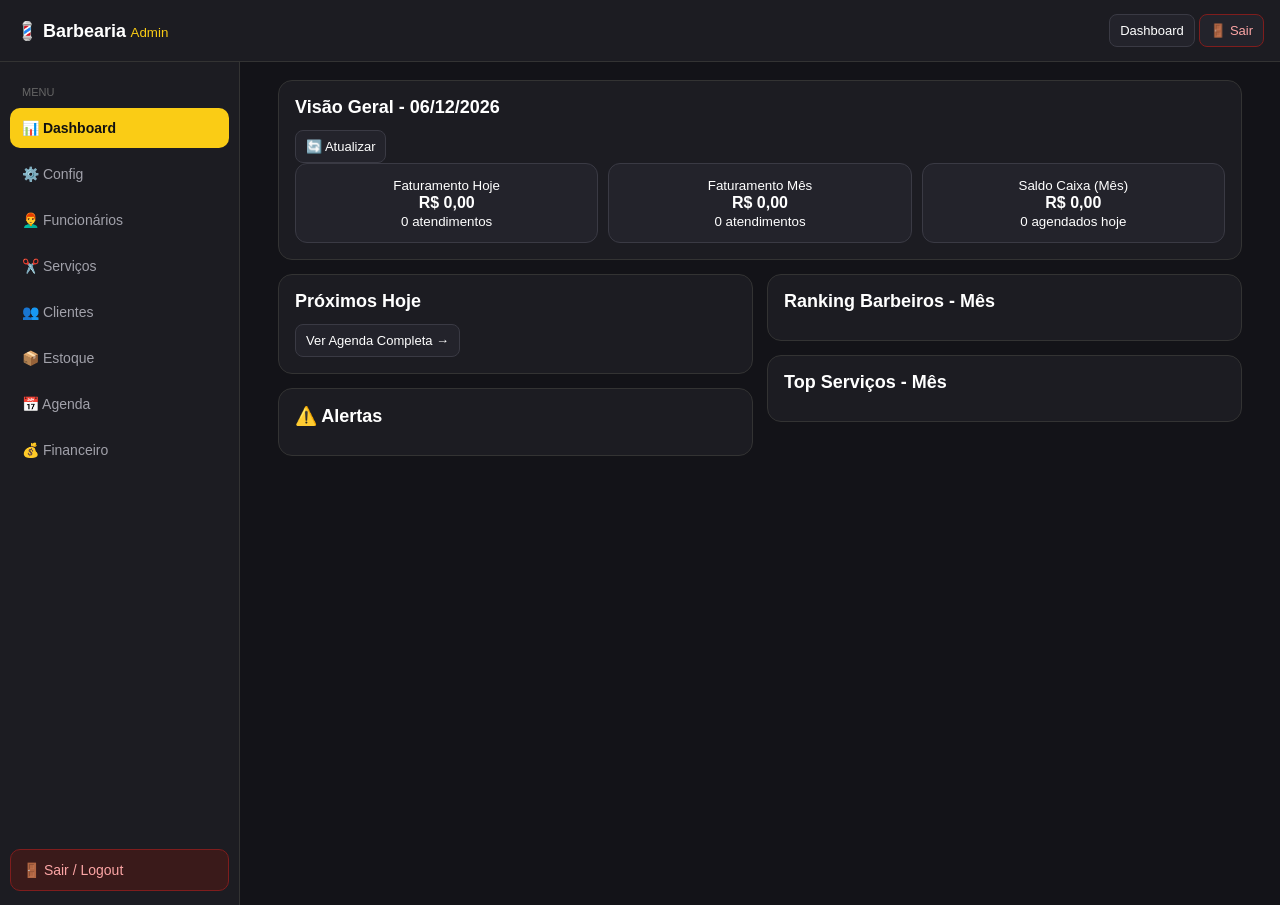
==== commit 53dede52: "Update print statement from 'Hello' to 'Goodbye'" ====
--- a/admin.html
+++ b/admin.html
@@ -5,147 +5,267 @@
 <meta name="viewport" content="width=device-width, initial-scale=1.0">
 <title>Barbearia - Admin</title>
 <link rel="stylesheet" href="style.css">
-<style>
-*{box-sizing:border-box}
-body{margin:0;background:#131318;color:#fff;font-family:Arial,sans-serif}
-header{background:#1C1C22;padding:14px 16px;position:sticky;top:0;z-index:10;display:flex;justify-content:space-between;align-items:center;border-bottom:1px solid #333}
-header b{font-size:18px}
-header small{color:#FACC15}
-.layout{display:flex;width:100%;margin:0}
-.sidebar{width:240px;min-width:240px;background:#1C1C22;border-right:1px solid #333;padding:14px 10px;position:sticky;top:57px;height:calc(100vh - 57px);display:flex;flex-direction:column;gap:6px;margin:0}
-.sidebar button{background:none;border:0;color:#A1A1AA;padding:12px;text-align:left;cursor:pointer;font-size:14px;border-radius:10px;width:100%;margin:0}
-.sidebar button.ativo{background:#FACC15;color:#111;font-weight:bold}
-.sidebar small{color:#666;font-size:11px;padding:10px 12px 4px;text-transform:uppercase}
-.btn-sair{margin-top:auto!important;background:#3A1A1A!important;color:#FCA5A5!important;border:1px solid #7F1D1D!important}
-.btn-sair-top{color:#FCA5A5!important;border-color:#7F1D1D!important}
-.container{flex:1;padding:18px;width:100%;padding-bottom:90px;max-width:1000px;margin:0 auto}
-nav{position:fixed;bottom:0;left:0;right:0;background:#1C1C22;display:none;overflow-x:auto;border-top:1px solid #333;z-index:10}
-nav button{background:none;border:0;color:#A1A1AA;padding:12px 10px;cursor:pointer;white-space:nowrap;font-size:13px}
-nav button.ativo{color:#FACC15;font-weight:bold}
-@media(max-width:850px){ .sidebar{display:none} nav{display:flex} }
-.card{background:#1C1C22;border:1px solid #333;border-radius:14px;padding:16px;margin-bottom:14px}
-.card h2{margin:0 0 12px;font-size:18px}
-input,select,textarea{width:100%;background:#23232B;border:1px solid #3A3A44;color:#fff;border-radius:10px;padding:11px;margin:4px 0 10px;font-size:14px}
-label{font-size:13px;color:#D4D4D8;font-weight:bold}
-.grid{display:grid;grid-template-columns:1fr 1fr;gap:14px;align-items:start}
-@media(max-width:750px){.grid{grid-template-columns:1fr}}
-.row{display:grid;grid-template-columns:1fr 1fr;gap:10px}
-.row3{display:grid;grid-template-columns:1fr 1fr 1fr;gap:10px}
-@media(max-width:500px){.row,.row3{grid-template-columns:1fr}}
-button{cursor:pointer}
-.btn-save{width:100%;background:#FACC15;color:#111;border:0;border-radius:10px;padding:13px;font-weight:bold;font-size:15px}
-.btn-sec{background:#23232B;color:#fff;border:1px solid #3A3A44;border-radius:8px;padding:8px 10px;font-size:13px}
-.btn-danger{background:#EF4444;color:#fff;border:0;border-radius:8px;padding:8px 10px;font-size:13px}
-.erro{display:none;background:#3A1A1A;border:1px solid #7F1D1D;color:#FCA5A5;padding:10px;border-radius:10px;font-size:13px}
-.item-lista{background:#23232B;border:1px solid #3A3A44;border-radius:12px;padding:12px;margin-bottom:10px;display:flex;justify-content:space-between;gap:10px;align-items:flex-start}
-.acoes{display:flex;gap:6px;flex-wrap:wrap;justify-content:flex-end}
-.tag{background:#FACC15;color:#111;padding:2px 8px;border-radius:20px;font-size:11px;font-weight:bold}
-.tela{display:none}.tela.ativa{display:block}
-.box-resumo{background:#23232B;border:1px solid #3A3A44;border-radius:12px;padding:12px;text-align:center}
-</style>
 </head>
 <body>
-<header><div><b id="nomeHeader">💈 Barbearia</b><br><small>Admin</small></div><div style="display:flex;gap:8px"><button class="btn-sec" onclick="trocarTela('dashboard')">Dashboard</button><button class="btn-sec btn-sair-top" onclick="sair()">🚪 Sair</button></div></header>
-<div id="tela-login" style="display:none;max-width:400px;margin:60px auto;padding:20px;text-align:center">
-<div class="card"><h2>💈 <span id="nomeLogin">Barbearia</span></h2><p style="color:#A1A1AA;font-size:13px">Digite seu PIN pra entrar</p>
-<label style="text-align:left;display:block">Funcionário</label><select id="loginFunc"></select>
-<label style="text-align:left;display:block">PIN</label><input id="loginPIN" type="password" inputmode="numeric" maxlength="6" placeholder="Ex: 1234" style="text-align:center;font-size:20px;letter-spacing:8px">
-<button class="btn-save" onclick="entrar()">Entrar</button>
-<p id="erroLogin" style="display:none;color:#FCA5A5;font-size:13px">PIN errado. Tenta de novo.</p></div>
+
+<header>
+  <div>
+    <b id="nomeHeader">💈 Barbearia</b>
+    <small>Admin</small>
+  </div>
+  <div class="top-acoes">
+    <button class="btn-sec" data-tela="dashboard">Dashboard</button>
+    <button class="btn-sec btn-sair-top" id="btnSairTopo">🚪 Sair</button>
+  </div>
+</header>
+
+<!-- LOGIN -->
+<div id="tela-login" class="login-box" style="display:none">
+  <div class="card login-card">
+    <h2>💈 <span id="nomeLogin">Barbearia</span></h2>
+    <p class="muted">Digite seu PIN pra entrar</p>
+    <label>Funcionário</label>
+    <select id="loginFunc"></select>
+    <label>PIN</label>
+    <input id="loginPIN" type="password" inputmode="numeric" maxlength="6" placeholder="1234" class="pin-input">
+    <button class="btn-save" id="btnEntrar">Entrar</button>
+    <p id="erroLogin" class="erro-login">PIN errado. Tenta de novo.</p>
+  </div>
 </div>
-<div class="layout">
-<aside class="sidebar">
-<small>Menu</small>
-<button class="ativo" data-menu="dashboard" onclick="trocarTela('dashboard')">📊 Dashboard</button>
-<button data-menu="config" onclick="trocarTela('config')">⚙️ Config</button>
-<button data-menu="funcionarios" onclick="trocarTela('funcionarios')">👨‍🦰 Funcionários</button>
-<button data-menu="servicos" onclick="trocarTela('servicos')">✂️ Serviços</button>
-<button data-menu="clientes" onclick="trocarTela('clientes')">👥 Clientes</button>
-<button data-menu="estoque" onclick="trocarTela('estoque')">📦 Estoque</button>
-<button data-menu="agenda" onclick="trocarTela('agenda')">📅 Agenda</button>
-<button data-menu="financeiro" onclick="trocarTela('financeiro')">💰 Financeiro</button>
-<button class="btn-sair" onclick="sair()">🚪 Sair / Logout</button>
-</aside>
-<div class="container">
-<div id="tela-dashboard" class="tela ativa">
-<div class="card"><h2>Visão Geral - <span id="dashHojeTxt"></span></h2><button class="btn-sec" onclick="atualizarDashboard()">🔄 Atualizar</button>
-<div class="row3" style="margin-top:12px">
-<div class="box-resumo"><small>Faturamento Hoje</small><br><b id="dashFatHoje" style="color:#22C55E;font-size:22px">R$ 0,00</b><br><small id="dashQtdHoje">0 atendimentos</small></div>
-<div class="box-resumo"><small>Faturamento Mês</small><br><b id="dashFatMes" style="color:#FACC15;font-size:22px">R$ 0,00</b><br><small id="dashQtdMes">0 atendimentos</small></div>
-<div class="box-resumo"><small>Saldo Caixa (Mês)</small><br><b id="dashSaldoMes" style="font-size:22px">R$ 0,00</b><br><small id="dashAgHojeTxt">0 agendados hoje</small></div>
-</div></div>
-<div class="grid"><div><div class="card"><h2>Próximos Hoje</h2><div id="dashProximos"></div><button class="btn-sec" style="width:100%;margin-top:10px" onclick="trocarTela('agenda')">Ver Agenda Completa →</button></div><div class="card"><h2>⚠️ Alertas</h2><div id="dashAlertas"></div></div></div>
-<div><div class="card"><h2>Ranking Barbeiros - Mês</h2><div id="dashRanking"></div></div><div class="card"><h2>Top Serviços - Mês</h2><div id="dashTopServ"></div></div></div></div>
+
+<div class="layout" id="layoutPrincipal">
+
+  <!-- MENU LATERAL - PC -->
+  <aside class="sidebar">
+    <small>Menu</small>
+    <button class="ativo" data-tela="dashboard">📊 Dashboard</button>
+    <button data-tela="config">⚙️ Config</button>
+    <button data-tela="funcionarios">👨‍🦰 Funcionários</button>
+    <button data-tela="servicos">✂️ Serviços</button>
+    <button data-tela="clientes">👥 Clientes</button>
+    <button data-tela="estoque">📦 Estoque</button>
+    <button data-tela="agenda">📅 Agenda</button>
+    <button data-tela="financeiro">💰 Financeiro</button>
+    <button class="btn-sair" id="btnSairLateral">🚪 Sair / Logout</button>
+  </aside>
+
+  <main class="container">
+
+    <!-- DASHBOARD -->
+    <section id="tela-dashboard" class="tela ativa">
+      <div class="card">
+        <h2>Visão Geral - <span id="dashHojeTxt"></span></h2>
+        <button class="btn-sec" id="btnAtualizarDash">🔄 Atualizar</button>
+        <div class="row3">
+          <div class="box-resumo"><small>Faturamento Hoje</small><br><b id="dashFatHoje" class="verde">R$ 0,00</b><br><small id="dashQtdHoje">0 atendimentos</small></div>
+          <div class="box-resumo"><small>Faturamento Mês</small><br><b id="dashFatMes" class="amarelo">R$ 0,00</b><br><small id="dashQtdMes">0 atendimentos</small></div>
+          <div class="box-resumo"><small>Saldo Caixa (Mês)</small><br><b id="dashSaldoMes">R$ 0,00</b><br><small id="dashAgHojeTxt">0 agendados hoje</small></div>
+        </div>
+      </div>
+      <div class="grid">
+        <div>
+          <div class="card"><h2>Próximos Hoje</h2><div id="dashProximos"></div><button class="btn-sec full" data-tela="agenda">Ver Agenda Completa →</button></div>
+          <div class="card"><h2>⚠️ Alertas</h2><div id="dashAlertas"></div></div>
+        </div>
+        <div>
+          <div class="card"><h2>Ranking Barbeiros - Mês</h2><div id="dashRanking"></div></div>
+          <div class="card"><h2>Top Serviços - Mês</h2><div id="dashTopServ"></div></div>
+        </div>
+      </div>
+    </section>
+
+    <!-- CONFIG -->
+    <section id="tela-config" class="tela">
+      <div class="card">
+        <h2>Configurações</h2>
+        <label>Nome da Barbearia *</label><input id="cfgNome" placeholder="Ex: Barbearia do João">
+        <label>Telefone</label><input id="cfgTelefone" placeholder="(21) 99999-9999">
+        <label>Endereço</label><input id="cfgEndereco" placeholder="Rua, número, bairro">
+        <div class="row"><div><label>Intervalo</label><select id="cfgIntervalo"><option value="15">15 min</option><option value="30" selected>30 min</option><option value="45">45 min</option><option value="60">60 min</option></select></div><div><label>Antecedência (horas)</label><input id="cfgAntecedencia" type="number" value="1"></div></div>
+        <div class="row"><div><label>Almoço Início</label><input id="cfgAlmocoInicio" type="time" value="12:00"></div><div><label>Almoço Fim</label><input id="cfgAlmocoFim" type="time" value="13:00"></div></div>
+        <label>Horários da Semana</label><div id="cfgDias"></div>
+        <button class="btn-save" id="btnSalvarConfig">💾 Salvar Configurações</button>
+      </div>
+    </section>
+
+    <!-- FUNCIONARIOS -->
+    <section id="tela-funcionarios" class="tela">
+      <div class="grid">
+        <div class="card">
+          <h2>Cadastrar Funcionário</h2>
+          <input type="hidden" id="funcId">
+          <label>Nome *</label><input id="funcNome" placeholder="Ex: João">
+          <label>Telefone *</label><input id="funcTelefone" placeholder="(21) 99999-9999">
+          <label>Função *</label><input id="funcFuncao" list="listaFuncoes" placeholder="Barbeiro">
+          <datalist id="listaFuncoes"><option value="Barbeiro"></option><option value="Auxiliar"></option><option value="Recepcionista"></option><option value="Gerente"></option></datalist>
+          <div class="row"><div><label>Início</label><input id="funcInicio" type="time" value="09:00"></div><div><label>Fim</label><input id="funcFim" type="time" value="19:00"></div></div>
+          <div class="row"><div><label>Comissão</label><input id="funcComissao" type="number" placeholder="50"></div><div><label>Tipo</label><select id="funcTipoComissao"><option value="%">% Percentual</option><option value="R$">R$ fixo</option></select></div></div>
+          <label>PIN 4 a 6 dígitos *</label><input id="funcPIN" type="password" inputmode="numeric" maxlength="6" placeholder="1234">
+          <div class="erro" id="erroFunc">Preencha Nome, Telefone, Função e PIN de 4 a 6 dígitos.</div>
+          <button class="btn-save" id="btnSalvarFunc">💾 Cadastrar Funcionário</button>
+          <button class="btn-sec full" id="btnCancelarFunc" style="display:none">Cancelar edição</button>
+        </div>
+        <div class="card">
+          <h2>Funcionários</h2>
+          <input id="buscaFunc" placeholder="🔍 Buscar...">
+          <div id="listaFuncionarios"></div>
+        </div>
+      </div>
+    </section>
+
+    <!-- SERVICOS -->
+    <section id="tela-servicos" class="tela">
+      <div class="grid">
+        <div class="card">
+          <h2>Cadastrar Serviço</h2>
+          <input type="hidden" id="servId">
+          <label>Nome *</label><input id="servNome" placeholder="Ex: Corte Degradê">
+          <div class="row"><div><label>Preço *</label><input id="servPreco" type="number" step="0.01" placeholder="50"></div><div><label>Duração min *</label><input id="servDuracao" type="number" placeholder="30"></div></div>
+          <label class="check"><input type="checkbox" id="servCombo"> É Combo?</label>
+          <div id="boxCombo" class="box-combo" style="display:none"><b>Serviços do combo</b><div id="listaComboServicos"></div><small id="infoComboDuracao">Duração total: 0 min</small></div>
+          <label>Quais barbeiros fazem</label><p class="muted pequeno">Se não marcar nenhum, todos fazem.</p><div id="listaServBarbeiros"></div>
+          <label>Ativo?</label><select id="servAtivo"><option value="true">Ativo</option><option value="false">Inativo</option></select>
+          <div class="erro" id="erroServ">Preencha Nome, Preço e Duração.</div>
+          <button class="btn-save" id="btnSalvarServ">💾 Cadastrar Serviço</button>
+          <button class="btn-sec full" id="btnCancelarServ" style="display:none">Cancelar edição</button>
+        </div>
+        <div class="card">
+          <h2>Serviços</h2>
+          <input id="buscaServ" placeholder="🔍 Buscar...">
+          <div id="listaServicos"></div>
+        </div>
+      </div>
+    </section>
+
+    <!-- CLIENTES -->
+    <section id="tela-clientes" class="tela">
+      <div class="grid">
+        <div class="card">
+          <h2>Cadastrar Cliente</h2>
+          <input type="hidden" id="cliId">
+          <label>Nome *</label><input id="cliNome" placeholder="Ex: Carlos Silva">
+          <label>Telefone *</label><input id="cliTelefone" placeholder="(21) 99999-9999">
+          <label>E-mail</label><input id="cliEmail" placeholder="carlos@email.com">
+          <label>Nascimento</label><input id="cliNasc" type="date">
+          <label>Observação</label><input id="cliObs" placeholder="Ex: Prefere degradê">
+          <label>Bloqueado?</label><select id="cliBloqueado"><option value="false">Não</option><option value="true">Sim - Bloqueado</option></select>
+          <div class="erro" id="erroCli">Preencha Nome e Telefone.</div>
+          <button class="btn-save" id="btnSalvarCli">💾 Cadastrar Cliente</button>
+          <button class="btn-sec full" id="btnCancelarCli" style="display:none">Cancelar edição</button>
+        </div>
+        <div>
+          <div class="card"><h2>Clientes</h2><input id="buscaCli" placeholder="🔍 Buscar..."><div id="listaClientes"></div></div>
+          <div class="card" id="boxHistoricoCli" style="display:none"><h2>Histórico - <span id="nomeHistoricoCli"></span></h2><div id="conteudoHistoricoCli"></div><button class="btn-sec full" id="btnFecharHist">Fechar</button></div>
+        </div>
+      </div>
+    </section>
+
+    <!-- ESTOQUE -->
+    <section id="tela-estoque" class="tela">
+      <div class="grid">
+        <div class="card">
+          <h2>Cadastrar Produto</h2>
+          <input type="hidden" id="estId">
+          <label>Nome *</label><input id="estNome" placeholder="Ex: Pomada">
+          <div class="row"><div><label>Categoria *</label><input id="estCategoria" list="listaCategoriasEst"><datalist id="listaCategoriasEst"><option value="Pomada"></option><option value="Shampoo"></option><option value="Lâmina"></option><option value="Outros"></option></datalist></div><div><label>Unidade</label><select id="estUnidade"><option>Unidade</option><option>Caixa</option><option>Pacote</option></select></div></div>
+          <div class="row3"><div><label>Qtd *</label><input id="estQtd" type="number"></div><div><label>Mínimo *</label><input id="estMinimo" type="number"></div><div><label>Preço</label><input id="estPreco" type="number" step="0.01"></div></div>
+          <label>Obs</label><input id="estObs">
+          <div class="erro" id="erroEst">Preencha Nome, Categoria, Qtd e Mínimo.</div>
+          <button class="btn-save" id="btnSalvarEst">💾 Cadastrar Produto</button>
+          <button class="btn-sec full" id="btnCancelarEst" style="display:none">Cancelar edição</button>
+        </div>
+        <div class="card">
+          <h2>Estoque</h2>
+          <input id="buscaEst" placeholder="🔍 Buscar...">
+          <div class="flex-gap"><button class="btn-sec" data-filtro-est="todos">Todos</button><button class="btn-sec" data-filtro-est="baixo">⚠️ Abaixo</button><button class="btn-sec" data-filtro-est="zerado">❌ Zerado</button></div>
+          <div id="alertaEst"></div>
+          <div id="listaEstoque"></div>
+        </div>
+      </div>
+    </section>
+
+    <!-- AGENDA -->
+    <section id="tela-agenda" class="tela">
+      <div class="grid">
+        <div class="card">
+          <h2>Novo Agendamento</h2>
+          <input type="hidden" id="agId">
+          <label>Cliente *</label>
+          <input id="agClienteBusca" placeholder="🔍 Digite nome ou telefone...">
+          <div id="listaBuscaCliente" class="busca-cliente" style="display:none"></div>
+          <div id="clienteSelecionado" class="cliente-selecionado" style="display:none"></div>
+          <input type="hidden" id="agClienteId">
+          <label>Barbeiro *</label><select id="agBarbeiro"><option value="">Selecione</option></select>
+          <label>Serviço *</label><select id="agServico"><option value="">Selecione</option></select>
+          <div id="infoServico" class="muted pequeno"></div>
+          <div class="row"><div><label>Data *</label><input id="agData" type="date"></div><div><label>Horário *</label><select id="agHora"><option value="">Escolha a data</option></select></div></div>
+          <label>Obs</label><input id="agObs">
+          <div class="erro" id="erroAg">Preencha Cliente, Barbeiro, Serviço, Data e Horário.</div>
+          <button class="btn-save" id="btnSalvarAg">💾 Agendar</button>
+          <button class="btn-sec full" id="btnCancelarAg" style="display:none">Cancelar edição</button>
+        </div>
+        <div class="card">
+          <h2>Agenda do Dia</h2>
+          <input id="agDataFiltro" type="date">
+          <div class="flex-gap"><button class="btn-sec" data-filtro-ag="todos">Todos</button><button class="btn-sec" data-filtro-ag="agendado">Agendado</button><button class="btn-sec" data-filtro-ag="concluido">Concluído</button><button class="btn-sec" data-filtro-ag="cancelado">Cancelado</button></div>
+          <div id="listaAgenda"></div>
+        </div>
+      </div>
+    </section>
+
+    <!-- FINANCEIRO -->
+    <section id="tela-financeiro" class="tela">
+      <div class="card">
+        <h2>Resumo</h2>
+        <div class="row3">
+          <div class="box-resumo"><small>Entradas</small><br><b id="finEntradas" class="verde">R$ 0,00</b></div>
+          <div class="box-resumo"><small>Saídas</small><br><b id="finSaidas" class="vermelho">R$ 0,00</b></div>
+          <div class="box-resumo"><small>Saldo</small><br><b id="finSaldo" class="amarelo">R$ 0,00</b></div>
+        </div>
+        <div class="flex-gap"><input id="finDe" type="date" class="auto"><input id="finAte" type="date" class="auto"><button class="btn-sec" id="btnFiltrarFin">Filtrar</button><button class="btn-sec" id="btnLimparFin">Limpar</button></div>
+      </div>
+      <div class="grid">
+        <div>
+          <div class="card">
+            <h2>Lançar</h2>
+            <input type="hidden" id="finId">
+            <label>Tipo</label><select id="finTipo"><option value="entrada">Entrada</option><option value="saida">Saída</option></select>
+            <label>Descrição *</label><input id="finDesc" placeholder="Ex: Corte do João">
+            <div class="row"><div><label>Valor *</label><input id="finValor" type="number" step="0.01"></div><div><label>Data *</label><input id="finData" type="date"></div></div>
+            <div class="row"><div><label>Categoria</label><input id="finCategoria" list="listaCatFin"><datalist id="listaCatFin"></datalist></div><div><label>Forma</label><select id="finForma"><option>Dinheiro</option><option>Pix</option><option>Cartão Crédito</option><option>Cartão Débito</option></select></div></div>
+            <label>Funcionário</label><select id="finFuncionario"><option value="">Nenhum</option></select>
+            <label>Agendamento</label><select id="finAgendamento"><option value="">Nenhum</option></select>
+            <div class="erro" id="erroFin">Preencha Descrição, Valor e Data.</div>
+            <button class="btn-save" id="btnSalvarFin">💾 Lançar</button>
+            <button class="btn-sec full" id="btnCancelarFin" style="display:none">Cancelar</button>
+          </div>
+          <div class="card"><h2>Concluídos sem Lançamento</h2><div id="listaPendenteFin"></div></div>
+        </div>
+        <div class="card">
+          <h2>Lançamentos</h2>
+          <input id="buscaFin" placeholder="🔍 Buscar...">
+          <div class="flex-gap"><button class="btn-sec" data-filtro-fin="todos">Todos</button><button class="btn-sec" data-filtro-fin="entrada">Entradas</button><button class="btn-sec" data-filtro-fin="saida">Saídas</button></div>
+          <div id="listaFinanceiro"></div>
+        </div>
+      </div>
+    </section>
+
+  </main>
 </div>
-<div id="tela-config" class="tela"><div class="card"><h2>Configurações</h2>
-<label>Nome da Barbearia *</label><input id="cfgNome" placeholder="Ex: Barbearia do João">
-<label>Telefone</label><input id="cfgTelefone" placeholder="(21) 99999-9999">
-<label>Endereço</label><input id="cfgEndereco" placeholder="Rua, número, bairro">
-<div class="row"><div><label>Intervalo</label><select id="cfgIntervalo"><option value="15">15 min</option><option value="30" selected>30 min</option><option value="45">45 min</option><option value="60">60 min</option></select></div><div><label>Antecedência (horas)</label><input id="cfgAntecedencia" type="number" value="1"></div></div>
-<div class="row"><div><label>Almoço Início</label><input id="cfgAlmocoInicio" type="time" value="12:00"></div><div><label>Almoço Fim</label><input id="cfgAlmocoFim" type="time" value="13:00"></div></div>
-<label>Horários da Semana</label><div id="cfgDias"></div>
-<button class="btn-save" onclick="salvarConfig()">💾 Salvar Configurações</button></div></div>
-<div id="tela-funcionarios" class="tela"><div class="grid"><div><div class="card"><h2>Cadastrar Funcionário</h2><input type="hidden" id="funcId">
-<label>Nome *</label><input id="funcNome" placeholder="Ex: João">
-<label>Telefone *</label><input id="funcTelefone" placeholder="(21) 99999-9999">
-<label>Função *</label><input id="funcFuncao" list="listaFuncoes" placeholder="Barbeiro"><datalist id="listaFuncoes"><option value="Barbeiro"></option><option value="Auxiliar"></option><option value="Recepcionista"></option><option value="Gerente"></option></datalist>
-<div class="row"><div><label>Início</label><input id="funcInicio" type="time" value="09:00"></div><div><label>Fim</label><input id="funcFim" type="time" value="19:00"></div></div>
-<div class="row"><div><label>Comissão</label><input id="funcComissao" type="number" placeholder="50"></div><div><label>Tipo</label><select id="funcTipoComissao"><option value="%">% Percentual</option><option value="R$">R$ fixo</option></select></div></div>
-<label>PIN 4 a 6 dígitos *</label><input id="funcPIN" type="password" inputmode="numeric" maxlength="6" placeholder="1234">
-<div class="erro" id="erroFunc">Preencha Nome, Telefone e PIN de 4 a 6 dígitos.</div>
-<button class="btn-save" style="margin-top:14px" onclick="salvarFuncionario()">💾 Cadastrar Funcionário</button><button class="btn-sec" style="width:100%;margin-top:8px;display:none" id="btnCancelarFunc" onclick="cancelarEdicaoFunc()">Cancelar edição</button></div></div>
-<div><div class="card"><h2>Funcionários</h2><input id="buscaFunc" placeholder="🔍 Buscar..." oninput="listarFuncionarios()"><div id="listaFuncionarios" style="margin-top:12px"></div></div></div></div></div>
-<div id="tela-servicos" class="tela"><div class="grid"><div><div class="card"><h2>Cadastrar Serviço</h2><input type="hidden" id="servId">
-<label>Nome *</label><input id="servNome" placeholder="Ex: Corte Degradê">
-<div class="row"><div><label>Preço *</label><input id="servPreco" type="number" step="0.01" placeholder="50"></div><div><label>Duração min *</label><input id="servDuracao" type="number" placeholder="30"></div></div>
-<label><input type="checkbox" id="servCombo" onchange="toggleCombo()" style="width:18px"> É Combo?</label>
-<div id="boxCombo" style="display:none;background:#23232B;border-radius:12px;padding:12px;margin-top:10px"><b>Serviços do combo</b><div id="listaComboServicos"></div><small id="infoComboDuracao" style="color:#FACC15">Duração total: 0 min</small></div>
-<label>Quais barbeiros fazem</label><p style="color:#A1A1AA;font-size:12px">Se não marcar nenhum, todos fazem.</p><div id="listaServBarbeiros"></div>
-<label>Ativo?</label><select id="servAtivo"><option value="true">Ativo</option><option value="false">Inativo</option></select>
-<div class="erro" id="erroServ">Preencha Nome, Preço e Duração.</div>
-<button class="btn-save" style="margin-top:14px" onclick="salvarServico()">💾 Cadastrar Serviço</button><button class="btn-sec" style="width:100%;margin-top:8px;display:none" id="btnCancelarServ" onclick="cancelarEdicaoServ()">Cancelar edição</button></div></div>
-<div><div class="card"><h2>Serviços</h2><input id="buscaServ" placeholder="🔍 Buscar..." oninput="listarServicos()"><div id="listaServicos" style="margin-top:12px"></div></div></div></div></div>
-<div id="tela-clientes" class="tela"><div class="grid"><div><div class="card"><h2>Cadastrar Cliente</h2><input type="hidden" id="cliId">
-<label>Nome *</label><input id="cliNome" placeholder="Ex: Carlos Silva">
-<label>Telefone *</label><input id="cliTelefone" placeholder="(21) 99999-9999">
-<label>E-mail</label><input id="cliEmail" placeholder="carlos@email.com">
-<label>Nascimento</label><input id="cliNasc" type="date">
-<label>Observação</label><input id="cliObs" placeholder="Ex: Prefere degradê">
-<label>Bloqueado?</label><select id="cliBloqueado"><option value="false">Não</option><option value="true">Sim - Bloqueado</option></select>
-<div class="erro" id="erroCli">Preencha Nome e Telefone.</div>
-<button class="btn-save" style="margin-top:14px" onclick="salvarCliente()">💾 Cadastrar Cliente</button><button class="btn-sec" style="width:100%;margin-top:8px;display:none" id="btnCancelarCli" onclick="cancelarEdicaoCli()">Cancelar edição</button></div></div>
-<div><div class="card"><h2>Clientes</h2><input id="buscaCli" placeholder="🔍 Buscar..." oninput="listarClientes()"><div id="listaClientes" style="margin-top:12px"></div></div><div class="card" id="boxHistoricoCli" style="display:none"><h2>Histórico - <span id="nomeHistoricoCli"></span></h2><div id="conteudoHistoricoCli"></div><button class="btn-sec" style="width:100%;margin-top:10px" onclick="fecharHistoricoCli()">Fechar</button></div></div></div></div>
-<div id="tela-estoque" class="tela"><div class="grid"><div><div class="card"><h2>Cadastrar Produto</h2><input type="hidden" id="estId">
-<label>Nome *</label><input id="estNome" placeholder="Ex: Pomada">
-<div class="row"><div><label>Categoria *</label><input id="estCategoria" list="listaCategoriasEst"><datalist id="listaCategoriasEst"><option value="Pomada"></option><option value="Shampoo"></option><option value="Lâmina"></option><option value="Outros"></option></datalist></div><div><label>Unidade</label><select id="estUnidade"><option>Unidade</option><option>Caixa</option><option>Pacote</option></select></div></div>
-<div class="row3"><div><label>Qtd *</label><input id="estQtd" type="number"></div><div><label>Mínimo *</label><input id="estMinimo" type="number"></div><div><label>Preço</label><input id="estPreco" type="number" step="0.01"></div></div>
-<label>Obs</label><input id="estObs">
-<div class="erro" id="erroEst">Preencha Nome, Categoria, Qtd e Mínimo.</div>
-<button class="btn-save" style="margin-top:14px" onclick="salvarEstoque()">💾 Cadastrar Produto</button><button class="btn-sec" style="width:100%;margin-top:8px;display:none" id="btnCancelarEst" onclick="cancelarEdicaoEst()">Cancelar edição</button></div></div>
-<div><div class="card"><h2>Estoque</h2><input id="buscaEst" placeholder="🔍 Buscar..." oninput="listarEstoque()"><div style="display:flex;gap:6px;margin-top:10px"><button class="btn-sec" onclick="filtrarEst('todos',this)">Todos</button><button class="btn-sec" onclick="filtrarEst('baixo',this)">⚠️ Abaixo</button><button class="btn-sec" onclick="filtrarEst('zerado',this)">❌ Zerado</button></div><div id="alertaEst" style="margin-top:12px"></div><div id="listaEstoque" style="margin-top:12px"></div></div></div></div></div>
-<div id="tela-agenda" class="tela"><div class="grid"><div><div class="card"><h2>Novo Agendamento</h2><input type="hidden" id="agId">
-<label>Cliente *</label><input id="agClienteBusca" placeholder="🔍 Digite nome ou telefone..." oninput="buscarClienteAgenda()"><div id="listaBuscaCliente" style="display:none;background:#23232B;border:1px solid #FACC15;border-radius:10px;margin-top:6px;max-height:180px;overflow:auto"></div><div id="clienteSelecionado" style="display:none;background:#23232B;border:1px solid #22C55E;border-radius:10px;padding:10px;margin-top:8px"></div><input type="hidden" id="agClienteId">
-<label>Barbeiro *</label><select id="agBarbeiro" onchange="atualizarServicosAgenda()"><option value="">Selecione</option></select>
-<label>Serviço *</label><select id="agServico" onchange="atualizarInfoServico()"><option value="">Selecione</option></select><div id="infoServico" style="color:#A1A1AA;font-size:13px"></div>
-<div class="row"><div><label>Data *</label><input id="agData" type="date" onchange="gerarHorariosAgenda()"></div><div><label>Horário *</label><select id="agHora"><option value="">Escolha a data</option></select></div></div>
-<label>Obs</label><input id="agObs">
-<div class="erro" id="erroAg">Preencha Cliente, Barbeiro, Serviço, Data e Horário.</div>
-<button class="btn-save" style="margin-top:14px" onclick="salvarAgendamento()">💾 Agendar</button><button class="btn-sec" style="width:100%;margin-top:8px;display:none" id="btnCancelarAg" onclick="cancelarEdicaoAg()">Cancelar edição</button></div></div>
-<div><div class="card"><h2>Agenda do Dia</h2><input id="agDataFiltro" type="date" onchange="listarAgenda()"><div style="display:flex;gap:6px;margin-top:10px"><button class="btn-sec" onclick="filtrarAgendaDia('todos',this)">Todos</button><button class="btn-sec" onclick="filtrarAgendaDia('agendado',this)">Agendado</button><button class="btn-sec" onclick="filtrarAgendaDia('concluido',this)">Concluído</button><button class="btn-sec" onclick="filtrarAgendaDia('cancelado',this)">Cancelado</button></div><div id="listaAgenda" style="margin-top:12px"></div></div></div></div></div>
-<div id="tela-financeiro" class="tela"><div class="card"><h2>Resumo</h2><div class="row3"><div class="box-resumo"><small>Entradas</small><br><b id="finEntradas" style="color:#22C55E;font-size:20px">R$ 0,00</b></div><div class="box-resumo"><small>Saídas</small><br><b id="finSaidas" style="color:#EF4444;font-size:20px">R$ 0,00</b></div><div class="box-resumo"><small>Saldo</small><br><b id="finSaldo" style="color:#FACC15;font-size:20px">R$ 0,00</b></div></div><div style="display:flex;gap:8px;margin-top:12px"><input id="finDe" type="date" style="width:auto"><input id="finAte" type="date" style="width:auto"><button class="btn-sec" onclick="listarFinanceiro()">Filtrar</button><button class="btn-sec" onclick="limparFiltroFin()">Limpar</button></div></div>
-<div class="grid"><div><div class="card"><h2>Lançar</h2><input type="hidden" id="finId"><label>Tipo</label><select id="finTipo" onchange="atualizarCategoriasFin()"><option value="entrada">Entrada</option><option value="saida">Saída</option></select><label>Descrição *</label><input id="finDesc" placeholder="Ex: Corte do João"><div class="row"><div><label>Valor *</label><input id="finValor" type="number" step="0.01"></div><div><label>Data *</label><input id="finData" type="date"></div></div><div class="row"><div><label>Categoria</label><input id="finCategoria" list="listaCatFin"><datalist id="listaCatFin"></datalist></div><div><label>Forma</label><select id="finForma"><option>Dinheiro</option><option>Pix</option><option>Cartão Crédito</option><option>Cartão Débito</option></select></div></div><label>Funcionário</label><select id="finFuncionario"><option value="">Nenhum</option></select><label>Agendamento</label><select id="finAgendamento"><option value="">Nenhum</option></select><div class="erro" id="erroFin">Preencha Descrição, Valor e Data.</div><button class="btn-save" style="margin-top:14px" onclick="salvarFinanceiro()">💾 Lançar</button><button class="btn-sec" style="width:100%;margin-top:8px;display:none" id="btnCancelarFin" onclick="cancelarEdicaoFin()">Cancelar</button></div><div class="card"><h2>Concluídos sem Lançamento</h2><div id="listaPendenteFin"></div></div></div><div><div class="card"><h2>Lançamentos</h2><input id="buscaFin" placeholder="🔍 Buscar..." oninput="listarFinanceiro()"><div style="display:flex;gap:6px;margin-top:10px"><button class="btn-sec" onclick="filtrarFin('todos',this)">Todos</button><button class="btn-sec" onclick="filtrarFin('entrada',this)">Entradas</button><button class="btn-sec" onclick="filtrarFin('saida',this)">Saídas</button></div><div id="listaFinanceiro" style="margin-top:12px"></div></div></div></div></div>
-</div></div>
+
+<!-- MENU DE BAIXO - CELULAR -->
 <nav>
-<button class="ativo" data-menu="dashboard" onclick="trocarTela('dashboard')">📊 Dashboard</button>
-<button data-menu="config" onclick="trocarTela('config')">⚙️ Config</button>
-<button data-menu="funcionarios" onclick="trocarTela('funcionarios')">👨‍🦰 Funcionários</button>
-<button data-menu="servicos" onclick="trocarTela('servicos')">✂️ Serviços</button>
-<button data-menu="clientes" onclick="trocarTela('clientes')">👥 Clientes</button>
-<button data-menu="estoque" onclick="trocarTela('estoque')">📦 Estoque</button>
-<button data-menu="agenda" onclick="trocarTela('agenda')">📅 Agenda</button>
-<button data-menu="financeiro" onclick="trocarTela('financeiro')">💰 Financeiro</button>
-<button onclick="sair()">🚪 Sair</button>
+  <button class="ativo" data-tela="dashboard">📊 Dashboard</button>
+  <button data-tela="config">⚙️ Config</button>
+  <button data-tela="funcionarios">👨‍🦰 Funcionários</button>
+  <button data-tela="servicos">✂️ Serviços</button>
+  <button data-tela="clientes">👥 Clientes</button>
+  <button data-tela="estoque">📦 Estoque</button>
+  <button data-tela="agenda">📅 Agenda</button>
+  <button data-tela="financeiro">💰 Financeiro</button>
+  <button id="btnSairNav">🚪 Sair</button>
 </nav>
+
 <script src="admin.js"></script>
 </body>
 </html>
--- a/style.css
+++ b/style.css
@@ -1,148 +1,36 @@
-*{margin:0;padding:0;box-sizing:border-box}
-body{font-family:Inter,system-ui,Arial;background:#080a0f;color:#fff;min-height:100vh}
-.hidden{display:none !important}
-.btn{padding:10px 16px;border-radius:10px;border:1px solid #2a2a2a;background:#222;color:#fff;cursor:pointer;font-weight:600;font-size:13px}
-.btn.gold{background:#d4af37;color:#000;border-color:#d4af37;font-weight:700}
-.btn.export{background:#1a1a1a;border-color:#d4af37;color:#d4af37}
-.btn.full{width:100%}
-.btn-icon{width:36px;height:36px;border-radius:10px;background:#1a1a1a;border:1px solid #2a2a2a;color:#fff;cursor:pointer}
-.auth-wrap{min-height:100vh;display:flex;align-items:center;justify-content:center;background:radial-gradient(700px at 20% 10%,#1a1500,#080a0f);padding:16px}
-.auth-card{background:#111;border:1px solid #222;border-radius:20px;padding:28px 24px;width:100%;max-width:380px;display:flex;flex-direction:column;gap:14px;align-items:center}
-.auth-logo{font-size:40px}
-.auth-card h2{color:#d4af37;text-align:center;line-height:1.2}
-.auth-card h2 small{font-size:10px;color:#777;letter-spacing:2px}
-.auth-tabs{display:flex;gap:6px;width:100%;background:#0f0f0f;padding:4px;border-radius:12px;border:1px solid #222}
-.auth-tabs button{flex:1;padding:10px;background:transparent;color:#777;border-radius:8px;border:none;cursor:pointer}
-.auth-tabs button.active{background:#d4af37;color:#000}
-.auth-card form{width:100%;display:flex;flex-direction:column;gap:12px}
-.auth-card input{width:100%;padding:12px 14px;border-radius:10px;border:1px solid #333;background:#1a1a1a;color:#fff}
-.app{display:flex;min-height:100vh}
-.sidebar{width:300px;background:#0e111a;border-right:1px solid #1e2230;display:flex;flex-direction:column;padding:20px 16px;gap:16px;position:sticky;top:0;height:100vh;overflow-y:auto;flex-shrink:0}
-.brand{display:flex;align-items:center;gap:12px}
-.shield{width:44px;height:44px;background:linear-gradient(135deg,#1a1a1a,#2a2a2a);border:1px solid #d4af37;border-radius:10px;display:flex;align-items:center;justify-content:center;font-size:22px}
-.brand b{display:block;color:#d4af37;font-size:14px;letter-spacing:.5px}
-.brand small{display:block;color:#5a5f73;font-size:10px;letter-spacing:2px}
-.menu-label{font-size:11px;color:#5a5f73;letter-spacing:1.5px;margin-top:10px;font-weight:600}
-.nav{display:flex;flex-direction:column;gap:4px}
-.nav button{width:100%;text-align:left;padding:12px 14px;border-radius:12px;border:1px solid transparent;background:transparent;color:#8a8fa3;cursor:pointer;font-size:13px;display:flex;align-items:center;gap:12px}
-.nav button span{width:20px}
-.nav button:hover{background:#151a28;color:#fff}
-.nav button.active{background:#9e8540;color:#fff;font-weight:600;border-color:#d4af37}
-.sidebar-footer{display:flex;align-items:center;gap:10px;margin-top:auto;padding:14px;background:#151a28;border:1px solid #1e2230;border-radius:12px}
-.avatar{width:36px;height:36px;background:#222;border-radius:50%;display:flex;align-items:center;justify-content:center}
-.user-info b{font-size:11px;color:#fff;display:block;word-break:break-all}
-.user-info small{font-size:10px;color:#8a8fa3}
-.btn-logout{background:transparent;border:none;color:#8a8fa3;padding:10px;cursor:pointer;display:flex;gap:8px;font-size:13px}
-.main{flex:1;padding:24px 28px;background:#080a0f;min-height:100vh;overflow-x:hidden}
-.page{display:none}.page.active{display:block}
-.top-bar{display:flex;justify-content:space-between;align-items:flex-start;flex-wrap:wrap;gap:16px;margin-bottom:24px}
-.top-bar h1{font-size:28px;font-weight:800;letter-spacing:.5px}
-.top-bar p{color:#8a8fa3;font-size:13px;margin-top:4px}
-.top-actions{display:flex;align-items:center;gap:10px}
-.search-box{display:flex;align-items:center;gap:8px;background:#151a28;border:1px solid #1e2230;padding:8px 14px;border-radius:10px;min-width:200px}
-.search-box input{background:transparent;border:none;color:#fff;outline:none;width:100%;font-size:13px}
-.metrics-grid{display:grid;grid-template-columns:repeat(4,1fr);gap:16px;margin-bottom:24px}
-.metric-card{background:#111525;border:1px solid #1e2230;border-radius:16px;padding:20px;position:relative}
-.metric-icon{width:44px;height:44px;background:#1e1c0a;border:1px solid #3a3210;border-radius:10px;display:flex;align-items:center;justify-content:center;font-size:20px;margin-bottom:12px;color:#d4af37}
-.metric-icon.orange{background:#2a1a0a;border-color:#5a3410}
-.metric-card small{display:block;color:#8a8fa3;font-size:11px;margin-bottom:8px}
-.metric-card b{font-size:32px;font-weight:800;color:#fff;display:block;margin-bottom:8px}
-.trend{font-size:11px;display:flex;align-items:center;gap:4px}
-.trend.up{color:#f6d860}
-.trend.down{color:#ff8a8a}
-.trend.neutral{color:#8ab4f8}
-.card{background:#111525;border:1px solid #1e2230;border-radius:16px;padding:20px;margin-bottom:16px}
-.table-card{padding:0;overflow:hidden}
-.table-header{display:flex;justify-content:space-between;align-items:center;padding:18px 20px;border-bottom:1px solid #1e2230;flex-wrap:wrap;gap:12px}
-.table-header h3{font-size:18px}
-.table-filters{display:flex;gap:10px;align-items:center;flex-wrap:wrap}
-.table-filters select{background:#151a28;border:1px solid #1e2230;color:#fff;padding:8px 12px;border-radius:10px;font-size:12px}
-.table-wrap{overflow-x:auto}
-.saas-table{width:100%;border-collapse:collapse}
-.saas-table th{font-size:11px;color:#5a5f73;text-transform:uppercase;letter-spacing:1px;padding:14px 16px;text-align:left;border-bottom:1px solid #1e2230;background:#0f1320}
-.saas-table td{padding:16px;font-size:13px;border-bottom:1px solid #1a1e2e}
-.saas-table tr:hover{background:#151a28}
-.barbearia-cell{display:flex;align-items:center;gap:10px}
-.barbearia-cell b{color:#fff}
-.badge-plano{padding:4px 10px;border-radius:6px;font-size:10px;font-weight:700;letter-spacing:.5px;border:1px solid}
-.badge-plano.profissional{background:#3a3310;color:#f6d860;border-color:#d4af37}
-.badge-plano.starter{background:#1e1e1e;color:#aaa;border-color:#333}
-.badge-plano.trial{background:#162a3a;color:#8ab4f8;border-color:#3a5a7a}
-.badge-plano.premium{background:#2a1a3a;color:#d4a0ff;border-color:#7a4aaa}
-.status-dot{display:inline-flex;align-items:center;gap:6px;padding:4px 10px;border-radius:20px;font-size:11px;font-weight:600;border:1px solid}
-.status-dot.ativo{background:#142a14;color:#6fcf6f;border-color:#2a5a2a}
-.status-dot.ativo::before{content:'';width:6px;height:6px;background:#22c55e;border-radius:50%;display:inline-block}
-.status-dot.atraso{background:#3a1515;color:#ff8a8a;border-color:#6a2a2a}
-.status-dot.atraso::before{content:'';width:6px;height:6px;background:#ef4444;border-radius:50%;display:inline-block}
-.status-dot.pendente{background:#2a2a0a;color:#f6d860;border-color:#5a4a10}
-.status-dot.pendente::before{content:'';width:6px;height:6px;background:#eab308;border-radius:50%;display:inline-block}
-.pag-badge{padding:4px 10px;border-radius:6px;font-size:11px;font-weight:600}
-.pag-badge.pago{background:#3a3310;color:#f6d860;border:1px solid #d4af37}
-.pag-badge.atraso{background:#3a1515;color:#ff8a8a;border:1px solid #6a2a2a}
-.pag-badge.trial{background:#1a2a3a;color:#8ab4f8;border:1px solid #3a5a7a}
-.action-btns{display:flex;gap:6px}
-.action-btns button{padding:6px 12px;border-radius:8px;border:1px solid #2a2a2a;background:#1a1a1a;color:#aaa;font-size:11px;cursor:pointer;display:flex;align-items:center;gap:4px}
-.action-btns button:hover{border-color:#d4af37;color:#d4af37}
-.table-footer{display:flex;justify-content:space-between;align-items:center;padding:14px 20px;border-top:1px solid #1e2230;flex-wrap:wrap;gap:10px}
-.table-footer small{color:#5a5f73;font-size:11px}
-.pagination{display:flex;align-items:center;gap:6px}
-.pagination button{padding:8px 12px;border-radius:8px;border:1px solid #1e2230;background:#151a28;color:#8a8fa3;font-size:12px;cursor:pointer}
-.pagination button.active{background:#d4af37;color:#000;border-color:#d4af37;font-weight:700}
-.field{margin-bottom:12px}
-.field label{font-size:10px;color:#8a8fa3;text-transform:uppercase;letter-spacing:.6px;font-weight:700;margin-bottom:6px;display:block}
-.field input,.field select{width:100%;padding:12px 14px;border-radius:10px;border:1px solid #1e2230;background:#151a28;color:#fff;outline:none;font-size:14px}
-.field input:focus{border-color:#d4af37}
-.grid-2{display:grid;grid-template-columns:1fr 1fr;gap:12px}
-.preview-link{display:block;color:#d4af37;font-size:11px;margin-top:6px;background:#0f0f0f;border:1px dashed #d4af3730;padding:6px 10px;border-radius:8px;word-break:break-all}
-.preview-link:empty{display:none}
-.cadastro-layout{display:grid;grid-template-columns:380px 1fr;gap:20px;align-items:start}
-.cadastro-info h2,.cadastro-planos h2{font-size:18px;margin-bottom:14px;border-bottom:2px solid #d4af37;padding-bottom:8px;display:inline-block}
-.plan-grid{display:grid;grid-template-columns:1fr 1fr;gap:12px}
-.plan-card{background:#0f1320;border:1px solid #1e2230;border-radius:14px;padding:16px;cursor:pointer;transition:.2s}
-.plan-card.selected{border-color:#d4af37;box-shadow:0 0 0 2px rgba(212,175,55,.3)}
-.plan-card.popular{border-color:#d4af3760}
-.plan-header{display:flex;justify-content:space-between;align-items:center;margin-bottom:8px}
-.plan-header h3{font-size:16px;color:#fff}
-.badge{font-size:10px;padding:3px 8px;border-radius:20px;background:#222;color:#aaa;border:1px solid #333}
-.badge.popular-badge{background:#d4af37;color:#000;font-weight:700}
-.plan-price{font-size:22px;font-weight:800;color:#d4af37;margin:8px 0}
-.plan-card ul{list-style:none;display:grid;gap:6px;margin-top:12px}
-.plan-card ul li{font-size:11px;color:#aaa;display:flex;align-items:center;gap:6px}
-.plan-card ul li::before{content:'☑';color:#d4af37}
-.check{width:20px;height:20px;border-radius:50%;background:#d4af37;display:flex;align-items:center;justify-content:center}
-.check::after{content:'●';color:#000;font-size:10px}
-.check.off{background:transparent;border:2px solid #333}
-.info-bar{background:#0f1320;border:1px solid #1e2230;padding:10px 14px;border-radius:10px;font-size:12px;color:#777;margin-top:16px}
-.list{display:grid;gap:8px}
-.list-row{display:flex;justify-content:space-between;align-items:center;gap:12px;padding:14px;border:1px solid #1e2230;background:#111525;border-radius:12px}
-.filter-row{display:flex;gap:8px;flex-wrap:wrap;background:#0f1320;padding:12px;border-radius:12px;border:1px solid #1e2230;margin-bottom:14px}
-.modal{position:fixed;inset:0;background:rgba(0,0,0,.85);display:flex;align-items:center;justify-content:center;z-index:9999;padding:12px;backdrop-filter:blur(4px)}
-.modal-card{width:100%;max-width:540px;max-height:94vh;background:#111525;border:1px solid #1e2230;border-radius:16px;display:flex;flex-direction:column;overflow:hidden}
-.modal-header{display:flex;justify-content:space-between;align-items:center;padding:16px 20px;border-bottom:1px solid #1e2230}
-.modal-body{padding:18px 20px;overflow-y:auto;display:grid;gap:12px}
-.modal-footer{display:flex;justify-content:flex-end;gap:10px;padding:14px 20px;border-top:1px solid #1e2230;background:#0f1320}
-.add-admin-box{background:#0f1320;border:1px solid #d4af3730;padding:16px;border-radius:12px;margin-top:8px}
-.sep{border:none;border-top:1px solid #1e2230;margin:14px 0}
-.check-box{display:flex;align-items:center;gap:8px;background:#151a28;border:1px solid #1e2230;padding:10px 14px;border-radius:10px;cursor:pointer}
-.weekly-grid{display:grid;gap:8px}
-.day-row{display:grid;grid-template-columns:90px 90px 1fr 1fr;gap:8px;align-items:center;background:#0f1320;border:1px solid #1e2230;padding:10px 12px;border-radius:10px}
-.toast{position:fixed;bottom:100px;left:50%;transform:translateX(-50%);background:#d4af37;color:#000;padding:12px 22px;border-radius:30px;font-weight:700;opacity:0;pointer-events:none;transition:.3s;z-index:99999}
-.toast.show{opacity:1;bottom:110px}
-.config-card{max-width:680px}
-.form-grid-3{display:grid;grid-template-columns:repeat(3,1fr);gap:10px}
-.time-grid{display:flex;gap:8px;flex-wrap:wrap}
-.time-option{padding:10px 16px;border-radius:10px;border:1px solid #1e2230;background:#151a28;color:#fff;cursor:pointer}
-.time-option.selected{background:#d4af37;color:#000}
-.summary-card{background:#151a28;border:1px solid #1e2230;padding:16px;border-radius:12px}
-.share-box{display:flex;align-items:center;gap:8px;background:#151a28;border:1px solid #1e2230;padding:6px 10px;border-radius:10px}
-.share-box #shareUrl{font-size:11px;color:#d4af37;word-break:break-all}
-@media(max-width:1100px){.metrics-grid{grid-template-columns:1fr 1fr}.cadastro-layout{grid-template-columns:1fr}}
-@media(max-width:700px){.app{flex-direction:column}.sidebar{width:100%;height:auto;position:relative;border-right:none;border-bottom:1px solid #1e2230}.main{padding:16px 12px}.top-bar{flex-direction:column}.search-box{width:100%}.metrics-grid{grid-template-columns:1fr 1fr}.table-wrap{overflow-x:scroll}.saas-table{font-size:11px;min-width:700px}}
-/* ============ COMPLEMENTO ADMIN - MESMA LINGUAGEM, NÃO QUEBRA AS OUTRAS ============ */
-.grid-3{display:grid;grid-template-columns:1fr 1fr 1fr;gap:12px}
-.erro-box{display:none;background:#3a1515;border:1px solid #6a2a2a;color:#ff8a8a;padding:10px;border-radius:10px;font-size:12px;margin-bottom:12px}
-.erro-box.show{display:block}
-.bottom-nav{position:fixed;bottom:0;left:0;right:0;background:#0e111a;border-top:1px solid #1e2230;display:none;overflow-x:auto;z-index:50;padding:6px}
-.bottom-nav button{background:transparent;border:0;color:#8a8fa3;padding:10px 12px;white-space:nowrap;cursor:pointer;font-size:12px}
-.bottom-nav button.active{color:#d4af37}
-@media(max-width:700px){.bottom-nav{display:flex}.grid-3{grid-template-columns:1fr}}
+*{box-sizing:border-box}
+body{margin:0;background:#131318;color:#fff;font-family:Arial,sans-serif}
+header{background:#1C1C22;padding:14px 16px;position:sticky;top:0;z-index:10;display:flex;justify-content:space-between;align-items:center;border-bottom:1px solid #333}
+header b{font-size:18px}
+header small{color:#FACC15}
+.layout{display:flex;width:100%;margin:0}
+.sidebar{width:240px;min-width:240px;background:#1C1C22;border-right:1px solid #333;padding:14px 10px;position:sticky;top:57px;height:calc(100vh - 57px);display:flex;flex-direction:column;gap:6px;margin:0}
+.sidebar button{background:none;border:0;color:#A1A1AA;padding:12px;text-align:left;cursor:pointer;font-size:14px;border-radius:10px;width:100%;margin:0}
+.sidebar button.ativo{background:#FACC15;color:#111;font-weight:bold}
+.sidebar small{color:#666;font-size:11px;padding:10px 12px 4px;text-transform:uppercase}
+.btn-sair{margin-top:auto!important;background:#3A1A1A!important;color:#FCA5A5!important;border:1px solid #7F1D1D!important}
+.btn-sair-top{color:#FCA5A5!important;border-color:#7F1D1D!important}
+.container{flex:1;padding:18px;width:100%;padding-bottom:90px;max-width:1000px;margin:0 auto}
+nav{position:fixed;bottom:0;left:0;right:0;background:#1C1C22;display:none;overflow-x:auto;border-top:1px solid #333;z-index:10}
+nav button{background:none;border:0;color:#A1A1AA;padding:12px 10px;cursor:pointer;white-space:nowrap;font-size:13px}
+nav button.ativo{color:#FACC15;font-weight:bold}
+@media(max-width:850px){ .sidebar{display:none} nav{display:flex} }
+.card{background:#1C1C22;border:1px solid #333;border-radius:14px;padding:16px;margin-bottom:14px}
+.card h2{margin:0 0 12px;font-size:18px}
+input,select,textarea{width:100%;background:#23232B;border:1px solid #3A3A44;color:#fff;border-radius:10px;padding:11px;margin:4px 0 10px;font-size:14px}
+label{font-size:13px;color:#D4D4D8;font-weight:bold}
+.grid{display:grid;grid-template-columns:1fr 1fr;gap:14px;align-items:start}
+@media(max-width:750px){.grid{grid-template-columns:1fr}}
+.row{display:grid;grid-template-columns:1fr 1fr;gap:10px}
+.row3{display:grid;grid-template-columns:1fr 1fr 1fr;gap:10px}
+@media(max-width:500px){.row,.row3{grid-template-columns:1fr}}
+button{cursor:pointer}
+.btn-save{width:100%;background:#FACC15;color:#111;border:0;border-radius:10px;padding:13px;font-weight:bold;font-size:15px}
+.btn-sec{background:#23232B;color:#fff;border:1px solid #3A3A44;border-radius:8px;padding:8px 10px;font-size:13px}
+.btn-danger{background:#EF4444;color:#fff;border:0;border-radius:8px;padding:8px 10px;font-size:13px}
+.erro{display:none;background:#3A1A1A;border:1px solid #7F1D1D;color:#FCA5A5;padding:10px;border-radius:10px;font-size:13px}
+.item-lista{background:#23232B;border:1px solid #3A3A44;border-radius:12px;padding:12px;margin-bottom:10px;display:flex;justify-content:space-between;gap:10px;align-items:flex-start}
+.acoes{display:flex;gap:6px;flex-wrap:wrap;justify-content:flex-end}
+.tag{background:#FACC15;color:#111;padding:2px 8px;border-radius:20px;font-size:11px;font-weight:bold}
+.tela{display:none}.tela.ativa{display:block}
+.box-resumo{background:#23232B;border:1px solid #3A3A44;border-radius:12px;padding:12px;text-align:center}
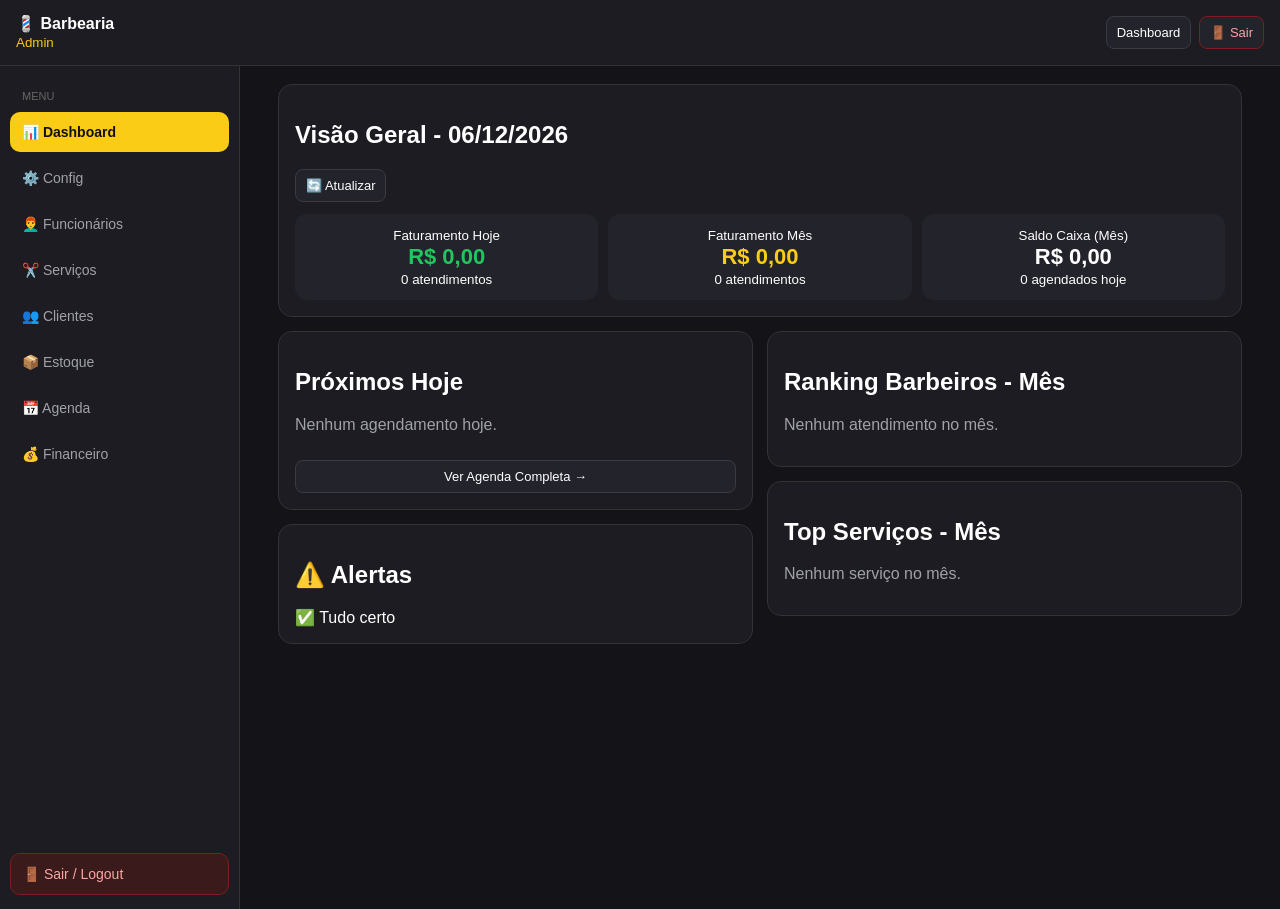
==== commit 9a5c0d02: "Update print statement from 'Hello' to 'Goodbye'" ====
--- a/admin.html
+++ b/admin.html
@@ -4,268 +4,282 @@
 <meta charset="UTF-8">
 <meta name="viewport" content="width=device-width, initial-scale=1.0">
 <title>Barbearia - Admin</title>
-<link rel="stylesheet" href="style.css">
+<style>
+*{box-sizing:border-box} body{margin:0;background:#131318;color:#fff;font-family:Arial,sans-serif}
+header{background:#1C1C22;padding:14px 16px;position:sticky;top:0;z-index:10;display:flex;justify-content:space-between;align-items:center;border-bottom:1px solid #333}
+.layout{display:flex;width:100%;margin:0}
+.sidebar{width:240px;min-width:240px;background:#1C1C22;border-right:1px solid #333;padding:14px 10px;position:sticky;top:57px;height:calc(100vh - 57px);display:flex;flex-direction:column;gap:6px;margin:0}
+.sidebar button{background:none;border:0;color:#A1A1AA;padding:12px;text-align:left;cursor:pointer;font-size:14px;border-radius:10px;width:100%;margin:0}
+.sidebar button.ativo{background:#FACC15;color:#111;font-weight:bold}
+.sidebar small{color:#666;font-size:11px;padding:10px 12px 4px;text-transform:uppercase}
+.btn-sair{margin-top:auto!important;background:#3A1A1A!important;color:#FCA5A5!important;border:1px solid #7F1D1D!important}
+.container{flex:1;padding:18px;width:100%;padding-bottom:90px;max-width:1000px;margin:0 auto}
+nav{position:fixed;bottom:0;left:0;right:0;background:#1C1C22;display:none;overflow-x:auto;border-top:1px solid #333;z-index:10}
+nav button{background:none;border:0;color:#A1A1AA;padding:12px 10px;cursor:pointer;white-space:nowrap;font-size:13px}
+nav button.ativo{color:#FACC15;font-weight:bold}
+@media(max-width:850px){ .sidebar{display:none} nav{display:flex} }
+.card{background:#1C1C22;border:1px solid #333;border-radius:14px;padding:16px;margin-bottom:14px}
+input,select,textarea{width:100%;background:#23232B;border:1px solid #3A3A44;color:#fff;border-radius:10px;padding:11px;margin:4px 0 10px;font-size:14px}
+label{font-size:13px;color:#D4D4D8;font-weight:bold}
+.grid{display:grid;grid-template-columns:1fr 1fr;gap:14px;align-items:start}
+@media(max-width:750px){.grid{grid-template-columns:1fr}}
+.row{display:grid;grid-template-columns:1fr 1fr;gap:10px}
+.row3{display:grid;grid-template-columns:1fr 1fr 1fr;gap:10px}
+@media(max-width:500px){.row,.row3{grid-template-columns:1fr}}
+.btn-save{width:100%;background:#FACC15;color:#111;border:0;border-radius:10px;padding:13px;font-weight:bold;font-size:15px;cursor:pointer}
+.btn-sec{background:#23232B;color:#fff;border:1px solid #3A3A44;border-radius:8px;padding:8px 10px;font-size:13px;cursor:pointer}
+.btn-danger{background:#EF4444;color:#fff;border:0;border-radius:8px;padding:8px 10px;font-size:13px;cursor:pointer}
+.erro{display:none;background:#3A1A1A;border:1px solid #7F1D1D;color:#FCA5A5;padding:10px;border-radius:10px;font-size:13px}
+.item-lista{background:#23232B;border:1px solid #3A3A44;border-radius:12px;padding:12px;margin-bottom:10px;display:flex;justify-content:space-between;gap:10px}
+.acoes{display:flex;gap:6px;flex-wrap:wrap;justify-content:flex-end}
+.tag{background:#FACC15;color:#111;padding:2px 8px;border-radius:20px;font-size:11px;font-weight:bold}
+.tela{display:none}.tela.ativa{display:block}
+</style>
 </head>
 <body>
-
-<header>
-  <div>
-    <b id="nomeHeader">💈 Barbearia</b>
-    <small>Admin</small>
-  </div>
-  <div class="top-acoes">
-    <button class="btn-sec" data-tela="dashboard">Dashboard</button>
-    <button class="btn-sec btn-sair-top" id="btnSairTopo">🚪 Sair</button>
-  </div>
-</header>
-
-<!-- LOGIN -->
-<div id="tela-login" class="login-box" style="display:none">
-  <div class="card login-card">
-    <h2>💈 <span id="nomeLogin">Barbearia</span></h2>
-    <p class="muted">Digite seu PIN pra entrar</p>
-    <label>Funcionário</label>
-    <select id="loginFunc"></select>
-    <label>PIN</label>
-    <input id="loginPIN" type="password" inputmode="numeric" maxlength="6" placeholder="1234" class="pin-input">
-    <button class="btn-save" id="btnEntrar">Entrar</button>
-    <p id="erroLogin" class="erro-login">PIN errado. Tenta de novo.</p>
-  </div>
+<header><div><b id="nomeHeader">💈 Barbearia</b><br><small style="color:#FACC15">Admin</small></div><div style="display:flex;gap:8px"><button class="btn-sec" onclick="trocarTela('dashboard')">Dashboard</button><button class="btn-sec" style="color:#FCA5A5;border-color:#7F1D1D" onclick="sair()">🚪 Sair</button></div></header>
+
+<div id="tela-login" style="display:none;max-width:400px;margin:60px auto;padding:20px;text-align:center">
+<div class="card"><h2>💈 <span id="nomeLogin">Barbearia</span></h2><p style="color:#A1A1AA;font-size:13px">Digite seu PIN pra entrar</p>
+<label style="text-align:left;display:block">Funcionário</label><select id="loginFunc"></select>
+<label style="text-align:left;display:block">PIN</label><input id="loginPIN" type="password" inputmode="numeric" maxlength="6" placeholder="Ex: 1234" style="text-align:center;font-size:20px;letter-spacing:8px">
+<button class="btn-save" onclick="entrar()">Entrar</button>
+<p id="erroLogin" style="display:none;color:#FCA5A5;font-size:13px">PIN errado. Tenta de novo.</p></div>
 </div>
 
-<div class="layout" id="layoutPrincipal">
-
-  <!-- MENU LATERAL - PC -->
-  <aside class="sidebar">
-    <small>Menu</small>
-    <button class="ativo" data-tela="dashboard">📊 Dashboard</button>
-    <button data-tela="config">⚙️ Config</button>
-    <button data-tela="funcionarios">👨‍🦰 Funcionários</button>
-    <button data-tela="servicos">✂️ Serviços</button>
-    <button data-tela="clientes">👥 Clientes</button>
-    <button data-tela="estoque">📦 Estoque</button>
-    <button data-tela="agenda">📅 Agenda</button>
-    <button data-tela="financeiro">💰 Financeiro</button>
-    <button class="btn-sair" id="btnSairLateral">🚪 Sair / Logout</button>
-  </aside>
-
-  <main class="container">
-
-    <!-- DASHBOARD -->
-    <section id="tela-dashboard" class="tela ativa">
-      <div class="card">
-        <h2>Visão Geral - <span id="dashHojeTxt"></span></h2>
-        <button class="btn-sec" id="btnAtualizarDash">🔄 Atualizar</button>
-        <div class="row3">
-          <div class="box-resumo"><small>Faturamento Hoje</small><br><b id="dashFatHoje" class="verde">R$ 0,00</b><br><small id="dashQtdHoje">0 atendimentos</small></div>
-          <div class="box-resumo"><small>Faturamento Mês</small><br><b id="dashFatMes" class="amarelo">R$ 0,00</b><br><small id="dashQtdMes">0 atendimentos</small></div>
-          <div class="box-resumo"><small>Saldo Caixa (Mês)</small><br><b id="dashSaldoMes">R$ 0,00</b><br><small id="dashAgHojeTxt">0 agendados hoje</small></div>
-        </div>
-      </div>
-      <div class="grid">
-        <div>
-          <div class="card"><h2>Próximos Hoje</h2><div id="dashProximos"></div><button class="btn-sec full" data-tela="agenda">Ver Agenda Completa →</button></div>
-          <div class="card"><h2>⚠️ Alertas</h2><div id="dashAlertas"></div></div>
-        </div>
-        <div>
-          <div class="card"><h2>Ranking Barbeiros - Mês</h2><div id="dashRanking"></div></div>
-          <div class="card"><h2>Top Serviços - Mês</h2><div id="dashTopServ"></div></div>
-        </div>
-      </div>
-    </section>
-
-    <!-- CONFIG -->
-    <section id="tela-config" class="tela">
-      <div class="card">
-        <h2>Configurações</h2>
-        <label>Nome da Barbearia *</label><input id="cfgNome" placeholder="Ex: Barbearia do João">
-        <label>Telefone</label><input id="cfgTelefone" placeholder="(21) 99999-9999">
-        <label>Endereço</label><input id="cfgEndereco" placeholder="Rua, número, bairro">
-        <div class="row"><div><label>Intervalo</label><select id="cfgIntervalo"><option value="15">15 min</option><option value="30" selected>30 min</option><option value="45">45 min</option><option value="60">60 min</option></select></div><div><label>Antecedência (horas)</label><input id="cfgAntecedencia" type="number" value="1"></div></div>
-        <div class="row"><div><label>Almoço Início</label><input id="cfgAlmocoInicio" type="time" value="12:00"></div><div><label>Almoço Fim</label><input id="cfgAlmocoFim" type="time" value="13:00"></div></div>
-        <label>Horários da Semana</label><div id="cfgDias"></div>
-        <button class="btn-save" id="btnSalvarConfig">💾 Salvar Configurações</button>
-      </div>
-    </section>
-
-    <!-- FUNCIONARIOS -->
-    <section id="tela-funcionarios" class="tela">
-      <div class="grid">
-        <div class="card">
-          <h2>Cadastrar Funcionário</h2>
-          <input type="hidden" id="funcId">
-          <label>Nome *</label><input id="funcNome" placeholder="Ex: João">
-          <label>Telefone *</label><input id="funcTelefone" placeholder="(21) 99999-9999">
-          <label>Função *</label><input id="funcFuncao" list="listaFuncoes" placeholder="Barbeiro">
-          <datalist id="listaFuncoes"><option value="Barbeiro"></option><option value="Auxiliar"></option><option value="Recepcionista"></option><option value="Gerente"></option></datalist>
-          <div class="row"><div><label>Início</label><input id="funcInicio" type="time" value="09:00"></div><div><label>Fim</label><input id="funcFim" type="time" value="19:00"></div></div>
-          <div class="row"><div><label>Comissão</label><input id="funcComissao" type="number" placeholder="50"></div><div><label>Tipo</label><select id="funcTipoComissao"><option value="%">% Percentual</option><option value="R$">R$ fixo</option></select></div></div>
-          <label>PIN 4 a 6 dígitos *</label><input id="funcPIN" type="password" inputmode="numeric" maxlength="6" placeholder="1234">
-          <div class="erro" id="erroFunc">Preencha Nome, Telefone, Função e PIN de 4 a 6 dígitos.</div>
-          <button class="btn-save" id="btnSalvarFunc">💾 Cadastrar Funcionário</button>
-          <button class="btn-sec full" id="btnCancelarFunc" style="display:none">Cancelar edição</button>
-        </div>
-        <div class="card">
-          <h2>Funcionários</h2>
-          <input id="buscaFunc" placeholder="🔍 Buscar...">
-          <div id="listaFuncionarios"></div>
-        </div>
-      </div>
-    </section>
-
-    <!-- SERVICOS -->
-    <section id="tela-servicos" class="tela">
-      <div class="grid">
-        <div class="card">
-          <h2>Cadastrar Serviço</h2>
-          <input type="hidden" id="servId">
-          <label>Nome *</label><input id="servNome" placeholder="Ex: Corte Degradê">
-          <div class="row"><div><label>Preço *</label><input id="servPreco" type="number" step="0.01" placeholder="50"></div><div><label>Duração min *</label><input id="servDuracao" type="number" placeholder="30"></div></div>
-          <label class="check"><input type="checkbox" id="servCombo"> É Combo?</label>
-          <div id="boxCombo" class="box-combo" style="display:none"><b>Serviços do combo</b><div id="listaComboServicos"></div><small id="infoComboDuracao">Duração total: 0 min</small></div>
-          <label>Quais barbeiros fazem</label><p class="muted pequeno">Se não marcar nenhum, todos fazem.</p><div id="listaServBarbeiros"></div>
-          <label>Ativo?</label><select id="servAtivo"><option value="true">Ativo</option><option value="false">Inativo</option></select>
-          <div class="erro" id="erroServ">Preencha Nome, Preço e Duração.</div>
-          <button class="btn-save" id="btnSalvarServ">💾 Cadastrar Serviço</button>
-          <button class="btn-sec full" id="btnCancelarServ" style="display:none">Cancelar edição</button>
-        </div>
-        <div class="card">
-          <h2>Serviços</h2>
-          <input id="buscaServ" placeholder="🔍 Buscar...">
-          <div id="listaServicos"></div>
-        </div>
-      </div>
-    </section>
-
-    <!-- CLIENTES -->
-    <section id="tela-clientes" class="tela">
-      <div class="grid">
-        <div class="card">
-          <h2>Cadastrar Cliente</h2>
-          <input type="hidden" id="cliId">
-          <label>Nome *</label><input id="cliNome" placeholder="Ex: Carlos Silva">
-          <label>Telefone *</label><input id="cliTelefone" placeholder="(21) 99999-9999">
-          <label>E-mail</label><input id="cliEmail" placeholder="carlos@email.com">
-          <label>Nascimento</label><input id="cliNasc" type="date">
-          <label>Observação</label><input id="cliObs" placeholder="Ex: Prefere degradê">
-          <label>Bloqueado?</label><select id="cliBloqueado"><option value="false">Não</option><option value="true">Sim - Bloqueado</option></select>
-          <div class="erro" id="erroCli">Preencha Nome e Telefone.</div>
-          <button class="btn-save" id="btnSalvarCli">💾 Cadastrar Cliente</button>
-          <button class="btn-sec full" id="btnCancelarCli" style="display:none">Cancelar edição</button>
-        </div>
-        <div>
-          <div class="card"><h2>Clientes</h2><input id="buscaCli" placeholder="🔍 Buscar..."><div id="listaClientes"></div></div>
-          <div class="card" id="boxHistoricoCli" style="display:none"><h2>Histórico - <span id="nomeHistoricoCli"></span></h2><div id="conteudoHistoricoCli"></div><button class="btn-sec full" id="btnFecharHist">Fechar</button></div>
-        </div>
-      </div>
-    </section>
-
-    <!-- ESTOQUE -->
-    <section id="tela-estoque" class="tela">
-      <div class="grid">
-        <div class="card">
-          <h2>Cadastrar Produto</h2>
-          <input type="hidden" id="estId">
-          <label>Nome *</label><input id="estNome" placeholder="Ex: Pomada">
-          <div class="row"><div><label>Categoria *</label><input id="estCategoria" list="listaCategoriasEst"><datalist id="listaCategoriasEst"><option value="Pomada"></option><option value="Shampoo"></option><option value="Lâmina"></option><option value="Outros"></option></datalist></div><div><label>Unidade</label><select id="estUnidade"><option>Unidade</option><option>Caixa</option><option>Pacote</option></select></div></div>
-          <div class="row3"><div><label>Qtd *</label><input id="estQtd" type="number"></div><div><label>Mínimo *</label><input id="estMinimo" type="number"></div><div><label>Preço</label><input id="estPreco" type="number" step="0.01"></div></div>
-          <label>Obs</label><input id="estObs">
-          <div class="erro" id="erroEst">Preencha Nome, Categoria, Qtd e Mínimo.</div>
-          <button class="btn-save" id="btnSalvarEst">💾 Cadastrar Produto</button>
-          <button class="btn-sec full" id="btnCancelarEst" style="display:none">Cancelar edição</button>
-        </div>
-        <div class="card">
-          <h2>Estoque</h2>
-          <input id="buscaEst" placeholder="🔍 Buscar...">
-          <div class="flex-gap"><button class="btn-sec" data-filtro-est="todos">Todos</button><button class="btn-sec" data-filtro-est="baixo">⚠️ Abaixo</button><button class="btn-sec" data-filtro-est="zerado">❌ Zerado</button></div>
-          <div id="alertaEst"></div>
-          <div id="listaEstoque"></div>
-        </div>
-      </div>
-    </section>
-
-    <!-- AGENDA -->
-    <section id="tela-agenda" class="tela">
-      <div class="grid">
-        <div class="card">
-          <h2>Novo Agendamento</h2>
-          <input type="hidden" id="agId">
-          <label>Cliente *</label>
-          <input id="agClienteBusca" placeholder="🔍 Digite nome ou telefone...">
-          <div id="listaBuscaCliente" class="busca-cliente" style="display:none"></div>
-          <div id="clienteSelecionado" class="cliente-selecionado" style="display:none"></div>
-          <input type="hidden" id="agClienteId">
-          <label>Barbeiro *</label><select id="agBarbeiro"><option value="">Selecione</option></select>
-          <label>Serviço *</label><select id="agServico"><option value="">Selecione</option></select>
-          <div id="infoServico" class="muted pequeno"></div>
-          <div class="row"><div><label>Data *</label><input id="agData" type="date"></div><div><label>Horário *</label><select id="agHora"><option value="">Escolha a data</option></select></div></div>
-          <label>Obs</label><input id="agObs">
-          <div class="erro" id="erroAg">Preencha Cliente, Barbeiro, Serviço, Data e Horário.</div>
-          <button class="btn-save" id="btnSalvarAg">💾 Agendar</button>
-          <button class="btn-sec full" id="btnCancelarAg" style="display:none">Cancelar edição</button>
-        </div>
-        <div class="card">
-          <h2>Agenda do Dia</h2>
-          <input id="agDataFiltro" type="date">
-          <div class="flex-gap"><button class="btn-sec" data-filtro-ag="todos">Todos</button><button class="btn-sec" data-filtro-ag="agendado">Agendado</button><button class="btn-sec" data-filtro-ag="concluido">Concluído</button><button class="btn-sec" data-filtro-ag="cancelado">Cancelado</button></div>
-          <div id="listaAgenda"></div>
-        </div>
-      </div>
-    </section>
-
-    <!-- FINANCEIRO -->
-    <section id="tela-financeiro" class="tela">
-      <div class="card">
-        <h2>Resumo</h2>
-        <div class="row3">
-          <div class="box-resumo"><small>Entradas</small><br><b id="finEntradas" class="verde">R$ 0,00</b></div>
-          <div class="box-resumo"><small>Saídas</small><br><b id="finSaidas" class="vermelho">R$ 0,00</b></div>
-          <div class="box-resumo"><small>Saldo</small><br><b id="finSaldo" class="amarelo">R$ 0,00</b></div>
-        </div>
-        <div class="flex-gap"><input id="finDe" type="date" class="auto"><input id="finAte" type="date" class="auto"><button class="btn-sec" id="btnFiltrarFin">Filtrar</button><button class="btn-sec" id="btnLimparFin">Limpar</button></div>
-      </div>
-      <div class="grid">
-        <div>
-          <div class="card">
-            <h2>Lançar</h2>
-            <input type="hidden" id="finId">
-            <label>Tipo</label><select id="finTipo"><option value="entrada">Entrada</option><option value="saida">Saída</option></select>
-            <label>Descrição *</label><input id="finDesc" placeholder="Ex: Corte do João">
-            <div class="row"><div><label>Valor *</label><input id="finValor" type="number" step="0.01"></div><div><label>Data *</label><input id="finData" type="date"></div></div>
-            <div class="row"><div><label>Categoria</label><input id="finCategoria" list="listaCatFin"><datalist id="listaCatFin"></datalist></div><div><label>Forma</label><select id="finForma"><option>Dinheiro</option><option>Pix</option><option>Cartão Crédito</option><option>Cartão Débito</option></select></div></div>
-            <label>Funcionário</label><select id="finFuncionario"><option value="">Nenhum</option></select>
-            <label>Agendamento</label><select id="finAgendamento"><option value="">Nenhum</option></select>
-            <div class="erro" id="erroFin">Preencha Descrição, Valor e Data.</div>
-            <button class="btn-save" id="btnSalvarFin">💾 Lançar</button>
-            <button class="btn-sec full" id="btnCancelarFin" style="display:none">Cancelar</button>
-          </div>
-          <div class="card"><h2>Concluídos sem Lançamento</h2><div id="listaPendenteFin"></div></div>
-        </div>
-        <div class="card">
-          <h2>Lançamentos</h2>
-          <input id="buscaFin" placeholder="🔍 Buscar...">
-          <div class="flex-gap"><button class="btn-sec" data-filtro-fin="todos">Todos</button><button class="btn-sec" data-filtro-fin="entrada">Entradas</button><button class="btn-sec" data-filtro-fin="saida">Saídas</button></div>
-          <div id="listaFinanceiro"></div>
-        </div>
-      </div>
-    </section>
-
-  </main>
+<div class="layout">
+<aside class="sidebar">
+<small>Menu</small>
+<button class="ativo" data-menu="dashboard" onclick="trocarTela('dashboard')">📊 Dashboard</button>
+<button data-menu="config" onclick="trocarTela('config')">⚙️ Config</button>
+<button data-menu="funcionarios" onclick="trocarTela('funcionarios')">👨‍🦰 Funcionários</button>
+<button data-menu="servicos" onclick="trocarTela('servicos')">✂️ Serviços</button>
+<button data-menu="clientes" onclick="trocarTela('clientes')">👥 Clientes</button>
+<button data-menu="estoque" onclick="trocarTela('estoque')">📦 Estoque</button>
+<button data-menu="agenda" onclick="trocarTela('agenda')">📅 Agenda</button>
+<button data-menu="financeiro" onclick="trocarTela('financeiro')">💰 Financeiro</button>
+<button class="btn-sair" onclick="sair()">🚪 Sair / Logout</button>
+</aside>
+<div class="container">
+
+<div id="tela-dashboard" class="tela ativa">
+<div class="card"><h2>Visão Geral - <span id="dashHojeTxt"></span></h2><button class="btn-sec" onclick="atualizarDashboard()">🔄 Atualizar</button>
+<div class="row3" style="margin-top:12px">
+<div style="background:#23232B;border-radius:12px;padding:12px;text-align:center"><small>Faturamento Hoje</small><br><b id="dashFatHoje" style="color:#22C55E;font-size:22px">R$ 0,00</b><br><small id="dashQtdHoje">0 atendimentos</small></div>
+<div style="background:#23232B;border-radius:12px;padding:12px;text-align:center"><small>Faturamento Mês</small><br><b id="dashFatMes" style="color:#FACC15;font-size:22px">R$ 0,00</b><br><small id="dashQtdMes">0 atendimentos</small></div>
+<div style="background:#23232B;border-radius:12px;padding:12px;text-align:center"><small>Saldo Caixa (Mês)</small><br><b id="dashSaldoMes" style="font-size:22px">R$ 0,00</b><br><small id="dashAgHojeTxt">0 agendados hoje</small></div>
+</div></div>
+<div class="grid"><div><div class="card"><h2>Próximos Hoje</h2><div id="dashProximos"></div><button class="btn-sec" style="width:100%;margin-top:10px" onclick="trocarTela('agenda')">Ver Agenda Completa →</button></div><div class="card"><h2>⚠️ Alertas</h2><div id="dashAlertas"></div></div></div>
+<div><div class="card"><h2>Ranking Barbeiros - Mês</h2><div id="dashRanking"></div></div><div class="card"><h2>Top Serviços - Mês</h2><div id="dashTopServ"></div></div></div></div>
 </div>
 
-<!-- MENU DE BAIXO - CELULAR -->
+<div id="tela-config" class="tela"><div class="card"><h2>Configurações</h2>
+<label>Nome da Barbearia *</label><input id="cfgNome" placeholder="Ex: Barbearia do João">
+<label>Telefone</label><input id="cfgTelefone" placeholder="(21) 99999-9999">
+<label>Endereço</label><input id="cfgEndereco" placeholder="Rua, número, bairro">
+<div class="row"><div><label>Intervalo</label><select id="cfgIntervalo"><option value="15">15 min</option><option value="30" selected>30 min</option><option value="45">45 min</option><option value="60">60 min</option></select></div><div><label>Antecedência (horas)</label><input id="cfgAntecedencia" type="number" value="1"></div></div>
+<div class="row"><div><label>Almoço Início</label><input id="cfgAlmocoInicio" type="time" value="12:00"></div><div><label>Almoço Fim</label><input id="cfgAlmocoFim" type="time" value="13:00"></div></div>
+<label>Horários da Semana</label><div id="cfgDias"></div>
+<button class="btn-save" onclick="salvarConfig()">💾 Salvar Configurações</button></div></div>
+
+<div id="tela-funcionarios" class="tela"><div class="grid"><div><div class="card"><h2>Cadastrar Funcionário</h2><input type="hidden" id="funcId">
+<label>Nome *</label><input id="funcNome" placeholder="Ex: João">
+<label>Telefone *</label><input id="funcTelefone" placeholder="(21) 99999-9999">
+<label>Função *</label><input id="funcFuncao" list="listaFuncoes" placeholder="Barbeiro"><datalist id="listaFuncoes"><option value="Barbeiro"></option><option value="Auxiliar"></option><option value="Recepcionista"></option><option value="Gerente"></option></datalist>
+<div class="row"><div><label>Início</label><input id="funcInicio" type="time" value="09:00"></div><div><label>Fim</label><input id="funcFim" type="time" value="19:00"></div></div>
+<div class="row"><div><label>Comissão</label><input id="funcComissao" type="number" placeholder="50"></div><div><label>Tipo</label><select id="funcTipoComissao"><option value="%">% Percentual</option><option value="R$">R$ fixo</option></select></div></div>
+<label>PIN 4 a 6 dígitos *</label><input id="funcPIN" type="password" inputmode="numeric" maxlength="6" placeholder="1234">
+<div class="erro" id="erroFunc">Preencha Nome, Telefone e PIN de 4 a 6 dígitos.</div>
+<button class="btn-save" style="margin-top:14px" onclick="salvarFuncionario()">💾 Cadastrar Funcionário</button><button class="btn-sec" style="width:100%;margin-top:8px;display:none" id="btnCancelarFunc" onclick="cancelarEdicaoFunc()">Cancelar edição</button></div></div>
+<div><div class="card"><h2>Funcionários</h2><input id="buscaFunc" placeholder="🔍 Buscar..." oninput="listarFuncionarios()"><div id="listaFuncionarios" style="margin-top:12px"></div></div></div></div></div>
+
+<div id="tela-servicos" class="tela"><div class="grid"><div><div class="card"><h2>Cadastrar Serviço</h2><input type="hidden" id="servId">
+<label>Nome *</label><input id="servNome" placeholder="Ex: Corte Degradê">
+<div class="row"><div><label>Preço *</label><input id="servPreco" type="number" step="0.01" placeholder="50"></div><div><label>Duração min *</label><input id="servDuracao" type="number" placeholder="30"></div></div>
+<label><input type="checkbox" id="servCombo" onchange="toggleCombo()" style="width:18px"> É Combo?</label>
+<div id="boxCombo" style="display:none;background:#23232B;border-radius:12px;padding:12px;margin-top:10px"><b>Serviços do combo</b><div id="listaComboServicos"></div><small id="infoComboDuracao" style="color:#FACC15">Duração total: 0 min</small></div>
+<label>Quais barbeiros fazem</label><p style="color:#A1A1AA;font-size:12px">Se não marcar nenhum, todos fazem.</p><div id="listaServBarbeiros"></div>
+<label>Ativo?</label><select id="servAtivo"><option value="true">Ativo</option><option value="false">Inativo</option></select>
+<div class="erro" id="erroServ">Preencha Nome, Preço e Duração.</div>
+<button class="btn-save" style="margin-top:14px" onclick="salvarServico()">💾 Cadastrar Serviço</button><button class="btn-sec" style="width:100%;margin-top:8px;display:none" id="btnCancelarServ" onclick="cancelarEdicaoServ()">Cancelar edição</button></div></div>
+<div><div class="card"><h2>Serviços</h2><input id="buscaServ" placeholder="🔍 Buscar..." oninput="listarServicos()"><div id="listaServicos" style="margin-top:12px"></div></div></div></div></div>
+
+<div id="tela-clientes" class="tela"><div class="grid"><div><div class="card"><h2>Cadastrar Cliente</h2><input type="hidden" id="cliId">
+<label>Nome *</label><input id="cliNome" placeholder="Ex: Carlos Silva">
+<label>Telefone *</label><input id="cliTelefone" placeholder="(21) 99999-9999">
+<label>E-mail</label><input id="cliEmail" placeholder="carlos@email.com">
+<label>Nascimento</label><input id="cliNasc" type="date">
+<label>Observação</label><input id="cliObs" placeholder="Ex: Prefere degradê">
+<label>Bloqueado?</label><select id="cliBloqueado"><option value="false">Não</option><option value="true">Sim - Bloqueado</option></select>
+<div class="erro" id="erroCli">Preencha Nome e Telefone.</div>
+<button class="btn-save" style="margin-top:14px" onclick="salvarCliente()">💾 Cadastrar Cliente</button><button class="btn-sec" style="width:100%;margin-top:8px;display:none" id="btnCancelarCli" onclick="cancelarEdicaoCli()">Cancelar edição</button></div></div>
+<div><div class="card"><h2>Clientes</h2><input id="buscaCli" placeholder="🔍 Buscar..." oninput="listarClientes()"><div id="listaClientes" style="margin-top:12px"></div></div><div class="card" id="boxHistoricoCli" style="display:none"><h2>Histórico - <span id="nomeHistoricoCli"></span></h2><div id="conteudoHistoricoCli"></div><button class="btn-sec" style="width:100%;margin-top:10px" onclick="fecharHistoricoCli()">Fechar</button></div></div></div></div>
+
+<div id="tela-estoque" class="tela"><div class="grid"><div><div class="card"><h2>Cadastrar Produto</h2><input type="hidden" id="estId">
+<label>Nome *</label><input id="estNome" placeholder="Ex: Pomada">
+<div class="row"><div><label>Categoria *</label><input id="estCategoria" list="listaCategoriasEst"><datalist id="listaCategoriasEst"><option value="Pomada"></option><option value="Shampoo"></option><option value="Lâmina"></option><option value="Outros"></option></datalist></div><div><label>Unidade</label><select id="estUnidade"><option>Unidade</option><option>Caixa</option><option>Pacote</option></select></div></div>
+<div class="row3"><div><label>Qtd *</label><input id="estQtd" type="number"></div><div><label>Mínimo *</label><input id="estMinimo" type="number"></div><div><label>Preço</label><input id="estPreco" type="number" step="0.01"></div></div>
+<label>Obs</label><input id="estObs">
+<div class="erro" id="erroEst">Preencha Nome, Categoria, Qtd e Mínimo.</div>
+<button class="btn-save" style="margin-top:14px" onclick="salvarEstoque()">💾 Cadastrar Produto</button><button class="btn-sec" style="width:100%;margin-top:8px;display:none" id="btnCancelarEst" onclick="cancelarEdicaoEst()">Cancelar edição</button></div></div>
+<div><div class="card"><h2>Estoque</h2><input id="buscaEst" placeholder="🔍 Buscar..." oninput="listarEstoque()"><div style="display:flex;gap:6px;margin-top:10px"><button class="btn-sec" onclick="filtrarEst('todos',this)">Todos</button><button class="btn-sec" onclick="filtrarEst('baixo',this)">⚠️ Abaixo</button><button class="btn-sec" onclick="filtrarEst('zerado',this)">❌ Zerado</button></div><div id="alertaEst" style="margin-top:12px"></div><div id="listaEstoque" style="margin-top:12px"></div></div></div></div></div>
+
+<div id="tela-agenda" class="tela"><div class="grid"><div><div class="card"><h2>Novo Agendamento</h2><input type="hidden" id="agId">
+<label>Cliente *</label><input id="agClienteBusca" placeholder="🔍 Digite nome ou telefone..." oninput="buscarClienteAgenda()"><div id="listaBuscaCliente" style="display:none;background:#23232B;border:1px solid #FACC15;border-radius:10px;margin-top:6px;max-height:180px;overflow:auto"></div><div id="clienteSelecionado" style="display:none;background:#23232B;border:1px solid #22C55E;border-radius:10px;padding:10px;margin-top:8px"></div><input type="hidden" id="agClienteId">
+<label>Barbeiro *</label><select id="agBarbeiro" onchange="atualizarServicosAgenda()"><option value="">Selecione</option></select>
+<label>Serviço *</label><select id="agServico" onchange="atualizarInfoServico()"><option value="">Selecione</option></select><div id="infoServico" style="color:#A1A1AA;font-size:13px"></div>
+<div class="row"><div><label>Data *</label><input id="agData" type="date" onchange="gerarHorariosAgenda()"></div><div><label>Horário *</label><select id="agHora"><option value="">Escolha a data</option></select></div></div>
+<label>Obs</label><input id="agObs">
+<div class="erro" id="erroAg">Preencha Cliente, Barbeiro, Serviço, Data e Horário.</div>
+<button class="btn-save" style="margin-top:14px" onclick="salvarAgendamento()">💾 Agendar</button><button class="btn-sec" style="width:100%;margin-top:8px;display:none" id="btnCancelarAg" onclick="cancelarEdicaoAg()">Cancelar edição</button></div></div>
+<div><div class="card"><h2>Agenda do Dia</h2><input id="agDataFiltro" type="date" onchange="listarAgenda()"><div style="display:flex;gap:6px;margin-top:10px"><button class="btn-sec" onclick="filtrarAgendaDia('todos',this)">Todos</button><button class="btn-sec" onclick="filtrarAgendaDia('agendado',this)">Agendado</button><button class="btn-sec" onclick="filtrarAgendaDia('concluido',this)">Concluído</button><button class="btn-sec" onclick="filtrarAgendaDia('cancelado',this)">Cancelado</button></div><div id="listaAgenda" style="margin-top:12px"></div></div></div></div></div>
+
+<div id="tela-financeiro" class="tela"><div class="card"><h2>Resumo</h2><div class="row3"><div style="background:#23232B;border-radius:12px;padding:12px;text-align:center"><small>Entradas</small><br><b id="finEntradas" style="color:#22C55E;font-size:20px">R$ 0,00</b></div><div style="background:#23232B;border-radius:12px;padding:12px;text-align:center"><small>Saídas</small><br><b id="finSaidas" style="color:#EF4444;font-size:20px">R$ 0,00</b></div><div style="background:#23232B;border-radius:12px;padding:12px;text-align:center"><small>Saldo</small><br><b id="finSaldo" style="color:#FACC15;font-size:20px">R$ 0,00</b></div></div><div style="display:flex;gap:8px;margin-top:12px"><input id="finDe" type="date" style="width:auto"><input id="finAte" type="date" style="width:auto"><button class="btn-sec" onclick="listarFinanceiro()">Filtrar</button><button class="btn-sec" onclick="limparFiltroFin()">Limpar</button></div></div>
+<div class="grid"><div><div class="card"><h2>Lançar</h2><input type="hidden" id="finId"><label>Tipo</label><select id="finTipo" onchange="atualizarCategoriasFin()"><option value="entrada">Entrada</option><option value="saida">Saída</option></select><label>Descrição *</label><input id="finDesc" placeholder="Ex: Corte do João"><div class="row"><div><label>Valor *</label><input id="finValor" type="number" step="0.01"></div><div><label>Data *</label><input id="finData" type="date"></div></div><div class="row"><div><label>Categoria</label><input id="finCategoria" list="listaCatFin"><datalist id="listaCatFin"></datalist></div><div><label>Forma</label><select id="finForma"><option>Dinheiro</option><option>Pix</option><option>Cartão Crédito</option><option>Cartão Débito</option></select></div></div><label>Funcionário</label><select id="finFuncionario"><option value="">Nenhum</option></select><label>Agendamento</label><select id="finAgendamento"><option value="">Nenhum</option></select><div class="erro" id="erroFin">Preencha Descrição, Valor e Data.</div><button class="btn-save" style="margin-top:14px" onclick="salvarFinanceiro()">💾 Lançar</button><button class="btn-sec" style="width:100%;margin-top:8px;display:none" id="btnCancelarFin" onclick="cancelarEdicaoFin()">Cancelar</button></div><div class="card"><h2>Concluídos sem Lançamento</h2><div id="listaPendenteFin"></div></div></div><div><div class="card"><h2>Lançamentos</h2><input id="buscaFin" placeholder="🔍 Buscar..." oninput="listarFinanceiro()"><div style="display:flex;gap:6px;margin-top:10px"><button class="btn-sec" onclick="filtrarFin('todos',this)">Todos</button><button class="btn-sec" onclick="filtrarFin('entrada',this)">Entradas</button><button class="btn-sec" onclick="filtrarFin('saida',this)">Saídas</button></div><div id="listaFinanceiro" style="margin-top:12px"></div></div></div></div></div>
+
+</div></div>
 <nav>
-  <button class="ativo" data-tela="dashboard">📊 Dashboard</button>
-  <button data-tela="config">⚙️ Config</button>
-  <button data-tela="funcionarios">👨‍🦰 Funcionários</button>
-  <button data-tela="servicos">✂️ Serviços</button>
-  <button data-tela="clientes">👥 Clientes</button>
-  <button data-tela="estoque">📦 Estoque</button>
-  <button data-tela="agenda">📅 Agenda</button>
-  <button data-tela="financeiro">💰 Financeiro</button>
-  <button id="btnSairNav">🚪 Sair</button>
+<button class="ativo" data-menu="dashboard" onclick="trocarTela('dashboard')">📊 Dashboard</button>
+<button data-menu="config" onclick="trocarTela('config')">⚙️ Config</button>
+<button data-menu="funcionarios" onclick="trocarTela('funcionarios')">👨‍🦰 Funcionários</button>
+<button data-menu="servicos" onclick="trocarTela('servicos')">✂️ Serviços</button>
+<button data-menu="clientes" onclick="trocarTela('clientes')">👥 Clientes</button>
+<button data-menu="estoque" onclick="trocarTela('estoque')">📦 Estoque</button>
+<button data-menu="agenda" onclick="trocarTela('agenda')">📅 Agenda</button>
+<button data-menu="financeiro" onclick="trocarTela('financeiro')">💰 Financeiro</button>
+<button onclick="sair()">🚪 Sair</button>
 </nav>
 
-<script src="admin.js"></script>
+<script>
+function lerLocal(c){ try{return JSON.parse(localStorage.getItem(c))||[]}catch(e){return[]} }
+function salvarLocal(c,d){ localStorage.setItem(c,JSON.stringify(d)) }
+function hojeISO(){ const d=new Date(); return d.getFullYear()+'-'+String(d.getMonth()+1).padStart(2,'0')+'-'+String(d.getDate()).padStart(2,'0') }
+function fmtBRL(v){ return 'R$ '+Number(v||0).toFixed(2).replace('.',',') }
+function trocarTela(id){
+  var tela=document.getElementById('tela-'+id);
+  if(!tela){ alert('Tela não achada: '+id); return; }
+  document.querySelectorAll('.tela').forEach(function(t){ t.classList.remove('ativa') });
+  tela.classList.add('ativa');
+  document.querySelectorAll('[data-menu]').forEach(function(b){ b.classList.remove('ativo') });
+  document.querySelectorAll('[data-menu="'+id+'"]').forEach(function(b){ b.classList.add('ativo') });
+  if(id==='dashboard') atualizarDashboard();
+  if(id==='agenda'){ carregarBarbeirosAgenda(); listarAgenda(); }
+  if(id==='financeiro'){ carregarSelectsFin(); listarFinanceiro(); listarPendentesFin(); }
+  if(id==='servicos') renderServBarbeiros();
+  window.scrollTo(0,0);
+}
+window.trocarTela=trocarTela;
+function sair(){
+  if(!confirm('Sair do sistema?')) return;
+  document.querySelector('.layout').style.display='none';
+  document.querySelector('nav').style.display='none';
+  document.querySelector('header').style.display='none';
+  var lg=document.getElementById('tela-login');
+  lg.style.display='block';
+  var sel=document.getElementById('loginFunc');
+  sel.innerHTML='';
+  if(funcionarios.length===0){
+    var o=document.createElement('option'); o.value='admin'; o.textContent='Admin - Sem funcionário cadastrado'; sel.appendChild(o);
+  } else {
+    funcionarios.forEach(function(f){ var o=document.createElement('option'); o.value=f.id; o.textContent=f.nome+' - '+f.funcao; sel.appendChild(o); });
+  }
+  document.getElementById('loginPIN').value='';
+  document.getElementById('erroLogin').style.display='none';
+  var cfg=JSON.parse(localStorage.getItem('configBarbearia')||'null');
+  if(cfg && cfg.nome) document.getElementById('nomeLogin').textContent=cfg.nome;
+}
+function entrar(){
+  var id=document.getElementById('loginFunc').value;
+  var pin=document.getElementById('loginPIN').value.trim();
+  if(id==='admin'){ voltarDoLogin(); return; }
+  var f=funcionarios.find(function(x){ return x.id===id });
+  if(!f || f.pin!==pin){ document.getElementById('erroLogin').style.display='block'; return; }
+  voltarDoLogin();
+}
+function voltarDoLogin(){
+  document.getElementById('tela-login').style.display='none';
+  document.querySelector('header').style.display='flex';
+  document.querySelector('.layout').style.display='flex';
+  if(window.innerWidth<=850) document.querySelector('nav').style.display='flex';
+  trocarTela('dashboard');
+}
+var nomesDias=['Domingo','Segunda','Terça','Quarta','Quinta','Sexta','Sábado'];
+function renderDiasConfig(){ var el=document.getElementById('cfgDias'); var cfg=JSON.parse(localStorage.getItem('configBarbearia')||'null'); el.innerHTML=''; nomesDias.forEach(function(nome,i){ var d=cfg&&cfg.dias&&cfg.dias[i]?cfg.dias[i]:{ativo:i!==0,abre:'09:00',fecha:'19:00'}; var div=document.createElement('div'); div.style.cssText='display:grid;grid-template-columns:90px 1fr 1fr 70px;gap:8px;margin-bottom:8px'; div.innerHTML='<b>'+nome+'</b><input type="time" id="diaAbre'+i+'" value="'+d.abre+'"><input type="time" id="diaFecha'+i+'" value="'+d.fecha+'"><label><input type="checkbox" id="diaAtivo'+i+'" '+(d.ativo?'checked':'')+' style="width:20px"> Aberto</label>'; el.appendChild(div); }); }
+function carregarConfig(){ var cfg=JSON.parse(localStorage.getItem('configBarbearia')||'null'); if(!cfg){ renderDiasConfig(); return; } document.getElementById('cfgNome').value=cfg.nome||''; document.getElementById('cfgTelefone').value=cfg.telefone||''; document.getElementById('cfgEndereco').value=cfg.endereco||''; document.getElementById('cfgIntervalo').value=cfg.intervalo||30; document.getElementById('cfgAntecedencia').value=cfg.antecedencia||1; document.getElementById('cfgAlmocoInicio').value=cfg.almocoInicio||'12:00'; document.getElementById('cfgAlmocoFim').value=cfg.almocoFim||'13:00'; document.getElementById('nomeHeader').textContent='💈 '+(cfg.nome||'Barbearia'); renderDiasConfig(); }
+function salvarConfig(){ var dias=[]; for(var i=0;i<7;i++){ dias.push({ativo:document.getElementById('diaAtivo'+i).checked, abre:document.getElementById('diaAbre'+i).value, fecha:document.getElementById('diaFecha'+i).value}); } var cfg={nome:document.getElementById('cfgNome').value.trim(), telefone:document.getElementById('cfgTelefone').value.trim(), endereco:document.getElementById('cfgEndereco').value.trim(), intervalo:document.getElementById('cfgIntervalo').value, antecedencia:document.getElementById('cfgAntecedencia').value, almocoInicio:document.getElementById('cfgAlmocoInicio').value, almocoFim:document.getElementById('cfgAlmocoFim').value, dias:dias}; localStorage.setItem('configBarbearia',JSON.stringify(cfg)); document.getElementById('nomeHeader').textContent='💈 '+(cfg.nome||'Barbearia'); alert('Salvo!'); }
+var funcionarios=lerLocal('funcionarios');
+function salvarFuncionario(){ var nome=document.getElementById('funcNome').value.trim(); var tel=document.getElementById('funcTelefone').value.trim(); var funcao=document.getElementById('funcFuncao').value.trim(); var pin=document.getElementById('funcPIN').value.trim(); var id=document.getElementById('funcId').value; if(!nome||!tel||!/^\d{4,6}$/.test(pin)||!funcao){ document.getElementById('erroFunc').style.display='block'; return; } document.getElementById('erroFunc').style.display='none'; var dados={id:id||Date.now().toString(), nome:nome, telefone:tel, funcao:funcao, inicio:document.getElementById('funcInicio').value, fim:document.getElementById('funcFim').value, comissao:document.getElementById('funcComissao').value, tipoComissao:document.getElementById('funcTipoComissao').value, pin:pin}; if(id){ funcionarios=funcionarios.map(function(f){ return f.id===id?dados:f }); } else { funcionarios.push(dados); } salvarLocal('funcionarios',funcionarios); limparFormFunc(); listarFuncionarios(); }
+function listarFuncionarios(){ var el=document.getElementById('listaFuncionarios'); var busca=(document.getElementById('buscaFunc').value||'').toLowerCase(); var lista=funcionarios.filter(function(f){ return f.nome.toLowerCase().includes(busca) }); if(!lista.length){ el.innerHTML='<p style="color:#A1A1AA;text-align:center">Nenhum funcionário.</p>'; return; } el.innerHTML=''; lista.forEach(function(f){ var div=document.createElement('div'); div.className='item-lista'; div.innerHTML='<div><b>'+f.nome+'</b><br><small>'+f.telefone+' - '+f.funcao+' - '+f.inicio+' às '+f.fim+'</small></div><div class="acoes"><button class="btn-sec" onclick="editarFuncionario(\''+f.id+'\')">Editar</button><button class="btn-danger" onclick="excluirFuncionario(\''+f.id+'\')">Excluir</button></div>'; el.appendChild(div); }); }
+function editarFuncionario(id){ var f=funcionarios.find(function(x){ return x.id===id }); if(!f) return; document.getElementById('funcId').value=f.id; document.getElementById('funcNome').value=f.nome; document.getElementById('funcTelefone').value=f.telefone; document.getElementById('funcFuncao').value=f.funcao; document.getElementById('funcInicio').value=f.inicio; document.getElementById('funcFim').value=f.fim; document.getElementById('funcComissao').value=f.comissao||''; document.getElementById('btnCancelarFunc').style.display='block'; window.scrollTo(0,0); }
+function cancelarEdicaoFunc(){ limparFormFunc(); }
+function limparFormFunc(){ ['funcId','funcNome','funcTelefone','funcFuncao','funcComissao','funcPIN'].forEach(function(i){ document.getElementById(i).value='' }); document.getElementById('btnCancelarFunc').style.display='none'; }
+function excluirFuncionario(id){ if(!confirm('Excluir?')) return; funcionarios=funcionarios.filter(function(f){ return f.id!==id }); salvarLocal('funcionarios',funcionarios); listarFuncionarios(); }
+var servicos=lerLocal('servicos');
+function toggleCombo(){ document.getElementById('boxCombo').style.display=document.getElementById('servCombo').checked?'block':'none'; if(document.getElementById('servCombo').checked) renderComboServicos(); }
+function renderComboServicos(){ var el=document.getElementById('listaComboServicos'); var atual=document.getElementById('servId').value; var simples=servicos.filter(function(s){ return !s.isCombo && s.id!==atual }); if(!simples.length){ el.innerHTML='<p style="color:#A1A1AA">Cadastre serviços simples primeiro.</p>'; return; } el.innerHTML=''; simples.forEach(function(s){ var div=document.createElement('div'); div.innerHTML='<label style="display:flex;gap:8px"><input type="checkbox" value="'+s.id+'" class="chkCombo" onchange="atualizarDuracaoCombo()" style="width:20px">'+s.nome+' - '+s.duracao+' min</label>'; el.appendChild(div); }); }
+function atualizarDuracaoCombo(){ var total=0; document.querySelectorAll('.chkCombo:checked').forEach(function(c){ var s=servicos.find(function(x){ return x.id===c.value }); if(s) total+=Number(s.duracao||0); }); document.getElementById('infoComboDuracao').textContent='Duração total: '+total+' min'; document.getElementById('servDuracao').value=total||''; }
+function renderServBarbeiros(sel){ sel=sel||[]; var el=document.getElementById('listaServBarbeiros'); if(!funcionarios.length){ el.innerHTML='<p style="color:#A1A1AA">Cadastre funcionários primeiro.</p>'; return; } el.innerHTML=''; funcionarios.forEach(function(f){ var div=document.createElement('div'); div.innerHTML='<label style="display:flex;gap:8px"><input type="checkbox" value="'+f.id+'" class="chkBarbServ" '+(sel.includes(f.id)?'checked':'')+' style="width:20px">'+f.nome+' - '+f.funcao+'</label>'; el.appendChild(div); }); }
+function salvarServico(){ var nome=document.getElementById('servNome').value.trim(); var preco=document.getElementById('servPreco').value; var duracao=document.getElementById('servDuracao').value; var isCombo=document.getElementById('servCombo').checked; var ativo=document.getElementById('servAtivo').value==='true'; var id=document.getElementById('servId').value; if(!nome||!preco||!duracao){ document.getElementById('erroServ').style.display='block'; return; } document.getElementById('erroServ').style.display='none'; var comboIds=[]; if(isCombo){ comboIds=[].map.call(document.querySelectorAll('.chkCombo:checked'), function(c){ return c.value }); } var barbeiros=[].map.call(document.querySelectorAll('.chkBarbServ:checked'), function(c){ return c.value }); var dados={id:id||Date.now().toString(), nome:nome, preco:Number(preco), duracao:Number(duracao), isCombo:isCombo, comboIds:comboIds, barbeiros:barbeiros, ativo:ativo}; if(id){ servicos=servicos.map(function(s){ return s.id===id?dados:s }); } else { servicos.push(dados); } salvarLocal('servicos',servicos); limparFormServ(); listarServicos(); }
+function listarServicos(){ var el=document.getElementById('listaServicos'); var busca=(document.getElementById('buscaServ').value||'').toLowerCase(); var lista=servicos.filter(function(s){ return s.nome.toLowerCase().includes(busca) }); if(!lista.length){ el.innerHTML='<p style="color:#A1A1AA;text-align:center">Nenhum serviço.</p>'; return; } el.innerHTML=''; lista.forEach(function(s){ var div=document.createElement('div'); div.className='item-lista'; div.innerHTML='<div><b>'+s.nome+'</b> '+(s.isCombo?'<span class="tag">COMBO</span>':'')+'<br><small>R$ '+s.preco+' - '+s.duracao+' min - '+(s.ativo?'Ativo':'Inativo')+'</small></div><div class="acoes"><button class="btn-sec" onclick="editarServico(\''+s.id+'\')">Editar</button><button class="btn-sec" onclick="toggleAtivoServ(\''+s.id+'\')">'+(s.ativo?'Desativar':'Ativar')+'</button><button class="btn-danger" onclick="excluirServico(\''+s.id+'\')">Excluir</button></div>'; el.appendChild(div); }); }
+function editarServico(id){ var s=servicos.find(function(x){ return x.id===id }); if(!s) return; document.getElementById('servId').value=s.id; document.getElementById('servNome').value=s.nome; document.getElementById('servPreco').value=s.preco; document.getElementById('servDuracao').value=s.duracao; document.getElementById('servCombo').checked=s.isCombo; document.getElementById('servAtivo').value=s.ativo?'true':'false'; toggleCombo(); renderServBarbeiros(s.barbeiros||[]); document.getElementById('btnCancelarServ').style.display='block'; window.scrollTo(0,0); }
+function cancelarEdicaoServ(){ limparFormServ(); }
+function limparFormServ(){ ['servId','servNome','servPreco','servDuracao'].forEach(function(i){ document.getElementById(i).value='' }); document.getElementById('servCombo').checked=false; document.getElementById('boxCombo').style.display='none'; document.getElementById('btnCancelarServ').style.display='none'; renderServBarbeiros(); }
+function toggleAtivoServ(id){ servicos=servicos.map(function(s){ return s.id===id?{...s,ativo:!s.ativo}:s }); salvarLocal('servicos',servicos); listarServicos(); }
+function excluirServico(id){ if(!confirm('Excluir?')) return; servicos=servicos.filter(function(s){ return s.id!==id }); salvarLocal('servicos',servicos); listarServicos(); }
+var clientes=lerLocal('clientes');
+function salvarCliente(){ var nome=document.getElementById('cliNome').value.trim(); var tel=document.getElementById('cliTelefone').value.trim(); var id=document.getElementById('cliId').value; if(!nome||!tel){ document.getElementById('erroCli').style.display='block'; return; } document.getElementById('erroCli').style.display='none'; var dados={id:id||Date.now().toString(), nome:nome, telefone:tel, email:document.getElementById('cliEmail').value.trim(), nasc:document.getElementById('cliNasc').value, obs:document.getElementById('cliObs').value.trim(), bloqueado:document.getElementById('cliBloqueado').value==='true'}; if(id){ clientes=clientes.map(function(c){ return c.id===id?dados:c }); } else { clientes.push(dados); } salvarLocal('clientes',clientes); limparFormCli(); listarClientes(); }
+function listarClientes(){ var el=document.getElementById('listaClientes'); var busca=(document.getElementById('buscaCli').value||'').toLowerCase(); var lista=clientes.filter(function(c){ return c.nome.toLowerCase().includes(busca)||c.telefone.includes(busca) }); if(!lista.length){ el.innerHTML='<p style="color:#A1A1AA;text-align:center">Nenhum cliente.</p>'; return; } el.innerHTML=''; lista.forEach(function(c){ var div=document.createElement('div'); div.className='item-lista'; div.innerHTML='<div><b>'+c.nome+'</b> '+(c.bloqueado?'<span class="tag" style="background:#EF4444;color:#fff">BLOQUEADO</span>':'')+'<br><small>'+c.telefone+'</small></div><div class="acoes"><button class="btn-sec" onclick="verHistoricoCli(\''+c.id+'\')">Histórico</button><button class="btn-sec" onclick="editarCliente(\''+c.id+'\')">Editar</button><button class="btn-sec" onclick="toggleBloqueioCli(\''+c.id+'\')">'+(c.bloqueado?'Desbloquear':'Bloquear')+'</button><button class="btn-danger" onclick="excluirCliente(\''+c.id+'\')">Excluir</button></div>'; el.appendChild(div); }); }
+function editarCliente(id){ var c=clientes.find(function(x){ return x.id===id }); if(!c) return; document.getElementById('cliId').value=c.id; document.getElementById('cliNome').value=c.nome; document.getElementById('cliTelefone').value=c.telefone; document.getElementById('cliEmail').value=c.email||''; document.getElementById('cliNasc').value=c.nasc||''; document.getElementById('cliObs').value=c.obs||''; document.getElementById('cliBloqueado').value=c.bloqueado?'true':'false'; document.getElementById('btnCancelarCli').style.display='block'; window.scrollTo(0,0); }
+function cancelarEdicaoCli(){ limparFormCli(); }
+function limparFormCli(){ ['cliId','cliNome','cliTelefone','cliEmail','cliNasc','cliObs'].forEach(function(i){ document.getElementById(i).value='' }); document.getElementById('btnCancelarCli').style.display='none'; }
+function toggleBloqueioCli(id){ clientes=clientes.map(function(c){ return c.id===id?{...c,bloqueado:!c.bloqueado}:c }); salvarLocal('clientes',clientes); listarClientes(); }
+function excluirCliente(id){ if(!confirm('Excluir?')) return; clientes=clientes.filter(function(c){ return c.id!==id }); salvarLocal('clientes',clientes); listarClientes(); }
+function verHistoricoCli(id){ var c=clientes.find(function(x){ return x.id===id }); if(!c) return; var ags=lerLocal('agendamentos').filter(function(a){ return a.clienteId===c.id }); document.getElementById('boxHistoricoCli').style.display='block'; document.getElementById('nomeHistoricoCli').textContent=c.nome; var box=document.getElementById('conteudoHistoricoCli'); if(!ags.length){ box.innerHTML='<p style="color:#A1A1AA">Nenhum agendamento.</p>'; return; } box.innerHTML=ags.map(function(a){ return '<div style="background:#23232B;padding:10px;border-radius:10px;margin-bottom:8px"><b>'+a.servicoNome+'</b><br><small>'+a.data+' '+a.hora+' - '+a.status+' - R$ '+a.preco+'</small></div>' }).join(''); }
+function fecharHistoricoCli(){ document.getElementById('boxHistoricoCli').style.display='none'; }
+var estoque=lerLocal('estoque'); var filtroEstAtual='todos';
+function salvarEstoque(){ var nome=document.getElementById('estNome').value.trim(); var cat=document.getElementById('estCategoria').value.trim(); var qtd=document.getElementById('estQtd').value; var min=document.getElementById('estMinimo').value; var id=document.getElementById('estId').value; if(!nome||!cat||qtd===''||min===''){ document.getElementById('erroEst').style.display='block'; return; } document.getElementById('erroEst').style.display='none'; var dados={id:id||Date.now().toString(), nome:nome, categoria:cat, unidade:document.getElementById('estUnidade').value, qtd:Number(qtd), minimo:Number(min), preco:Number(document.getElementById('estPreco').value||0), obs:document.getElementById('estObs').value.trim()}; if(id){ estoque=estoque.map(function(e){ return e.id===id?dados:e }); } else { estoque.push(dados); } salvarLocal('estoque',estoque); limparFormEst(); listarEstoque(); }
+function listarEstoque(){ var el=document.getElementById('listaEstoque'); var busca=(document.getElementById('buscaEst').value||'').toLowerCase(); var lista=estoque.filter(function(e){ return e.nome.toLowerCase().includes(busca)||e.categoria.toLowerCase().includes(busca) }); if(filtroEstAtual==='baixo') lista=lista.filter(function(e){ return e.qtd<=e.minimo && e.qtd>0 }); if(filtroEstAtual==='zerado') lista=lista.filter(function(e){ return e.qtd===0 }); var baixo=estoque.filter(function(e){ return e.qtd<=e.minimo }); document.getElementById('alertaEst').innerHTML=baixo.length?'<div style="background:#3A1A1A;padding:10px;border-radius:10px;color:#FCA5A5">⚠️ '+baixo.length+' abaixo do mínimo</div>':'<p style="color:#22C55E">✅ Estoque ok</p>'; if(!lista.length){ el.innerHTML='<p style="color:#A1A1AA;text-align:center">Nenhum produto.</p>'; return; } el.innerHTML=''; lista.forEach(function(e){ var div=document.createElement('div'); div.className='item-lista'; div.innerHTML='<div><b>'+e.nome+'</b><br><small>'+e.categoria+' - Qtd: '+e.qtd+' | Mín: '+e.minimo+' | R$ '+e.preco+'</small></div><div class="acoes"><button class="btn-sec" onclick="ajustarEst(\''+e.id+'\',1)">+1</button><button class="btn-sec" onclick="ajustarEst(\''+e.id+'\',-1)">-1</button><button class="btn-sec" onclick="editarEstoque(\''+e.id+'\')">Editar</button><button class="btn-danger" onclick="excluirEstoque(\''+e.id+'\')">Excluir</button></div>'; el.appendChild(div); }); }
+function filtrarEst(t,btn){ filtroEstAtual=t; listarEstoque(); }
+function ajustarEst(id,d){ estoque=estoque.map(function(e){ if(e.id!==id) return e; var n=e.qtd+d; if(n<0) n=0; return {...e,qtd:n} }); salvarLocal('estoque',estoque); listarEstoque(); }
+function editarEstoque(id){ var e=estoque.find(function(x){ return x.id===id }); if(!e) return; document.getElementById('estId').value=e.id; document.getElementById('estNome').value=e.nome; document.getElementById('estCategoria').value=e.categoria; document.getElementById('estQtd').value=e.qtd; document.getElementById('estMinimo').value=e.minimo; document.getElementById('estPreco').value=e.preco; document.getElementById('estObs').value=e.obs||''; document.getElementById('btnCancelarEst').style.display='block'; }
+function cancelarEdicaoEst(){ limparFormEst(); }
+function limparFormEst(){ ['estId','estNome','estCategoria','estQtd','estMinimo','estPreco','estObs'].forEach(function(i){ document.getElementById(i).value='' }); document.getElementById('btnCancelarEst').style.display='none'; }
+function excluirEstoque(id){ if(!confirm('Excluir?')) return; estoque=estoque.filter(function(e){ return e.id!==id }); salvarLocal('estoque',estoque); listarEstoque(); }
+var agendamentos=lerLocal('agendamentos'); var filtroAgendaAtual='todos';
+function buscarClienteAgenda(){ var busca=document.getElementById('agClienteBusca').value.trim().toLowerCase(); var box=document.getElementById('listaBuscaCliente'); if(!busca){ box.style.display='none'; return; } var ach=clientes.filter(function(c){ return c.nome.toLowerCase().includes(busca)||c.telefone.includes(busca) }); if(!ach.length){ box.innerHTML='<p style="padding:10px">Nenhum cliente. Cadastre no Módulo Clientes.</p>'; box.style.display='block'; return; } box.innerHTML=''; ach.forEach(function(c){ var d=document.createElement('div'); d.style.cssText='padding:10px;border-bottom:1px solid #333;cursor:pointer'; d.innerHTML='<b>'+c.nome+'</b><br><small>'+c.telefone+'</small>'; d.onclick=function(){ selecionarClienteAgenda(c.id) }; box.appendChild(d); }); box.style.display='block'; }
+function selecionarClienteAgenda(id){ var c=clientes.find(function(x){ return x.id===id }); if(!c) return; if(c.bloqueado){ alert('Cliente bloqueado!'); return; } document.getElementById('agClienteId').value=c.id; document.getElementById('agClienteBusca').value=c.nome; document.getElementById('listaBuscaCliente').style.display='none'; var box=document.getElementById('clienteSelecionado'); box.style.display='block'; box.innerHTML='✅ <b>'+c.nome+'</b> - '+c.telefone; }
+function carregarBarbeirosAgenda(){ var sel=document.getElementById('agBarbeiro'); var atual=sel.value; sel.innerHTML='<option value="">Selecione</option>'; funcionarios.forEach(function(f){ var o=document.createElement('option'); o.value=f.id; o.textContent=f.nome+' - '+f.funcao; sel.appendChild(o); }); if(atual) sel.value=atual; }
+function atualizarServicosAgenda(){ var barb=document.getElementById('agBarbeiro').value; var sel=document.getElementById('agServico'); sel.innerHTML='<option value="">Selecione</option>'; servicos.filter(function(s){ return s.ativo }).forEach(function(s){ if(s.barbeiros&&s.barbeiros.length&&!s.barbeiros.includes(barb)) return; var o=document.createElement('option'); o.value=s.id; o.textContent=s.nome+' - R$ '+s.preco+' - '+s.duracao+' min'; sel.appendChild(o); }); gerarHorariosAgenda(); }
+function atualizarInfoServico(){ var s=servicos.find(function(x){ return x.id===document.getElementById('agServico').value }); document.getElementById('infoServico').textContent=s?(s.nome+' | R$ '+s.preco+' | '+s.duracao+' min'):''; gerarHorariosAgenda(); }
+function gerarHorariosAgenda(){ var dataVal=document.getElementById('agData').value; var sel=document.getElementById('agHora'); var barbId=document.getElementById('agBarbeiro').value; var servId=document.getElementById('agServico').value; if(!dataVal||!barbId){ sel.innerHTML='<option value="">Escolha barbeiro e data</option>'; return; } var cfg=JSON.parse(localStorage.getItem('configBarbearia')||'null'); var data=new Date(dataVal+'T12:00:00'); var dia=data.getDay(); var abre='09:00', fecha='19:00', intervalo=30, almI='12:00', almF='13:00', ativo=true; if(cfg){ var d=cfg.dias?cfg.dias[dia]:null; if(d){ abre=d.abre; fecha=d.fecha; ativo=d.ativo; } intervalo=Number(cfg.intervalo)||30; almI=cfg.almocoInicio||almI; almF=cfg.almocoFim||almF; } var func=funcionarios.find(function(f){ return f.id===barbId }); if(func){ if(func.inicio) abre=func.inicio; if(func.fim) fecha=func.fim; } if(!ativo){ sel.innerHTML='<option value="">Fechado nesse dia</option>'; return; } var serv=servicos.find(function(s){ return s.id===servId }); var dur=serv?Number(serv.duracao):intervalo; var slots=[]; var parts=abre.split(':'); var cur=Number(parts[0])*60+Number(parts[1]); var fp=fecha.split(':'); var fimMin=Number(fp[0])*60+Number(fp[1]); var ap=almI.split(':'); var almIMin=Number(ap[0])*60+Number(ap[1]); var bp=almF.split(':'); var almFMin=Number(bp[0])*60+Number(bp[1]); var ocup=agendamentos.filter(function(a){ return a.data===dataVal && a.barbeiroId===barbId && a.status!=='cancelado' }); while(cur+dur<=fimMin){ var conflita=false; if(cur<almFMin && cur+dur>almIMin) conflita=true; for(var i=0;i<ocup.length;i++){ var hp=ocup[i].hora.split(':'); var ini=Number(hp[0])*60+Number(hp[1]); var dd=Number(ocup[i].duracao||30); if(cur<ini+dd && cur+dur>ini) conflita=true; } if(!conflita) slots.push(String(Math.floor(cur/60)).padStart(2,'0')+':'+String(cur%60).padStart(2,'0')); cur+=intervalo; } if(!slots.length){ sel.innerHTML='<option value="">Sem horário livre</option>'; return; } sel.innerHTML='<option value="">Selecione</option>'+slots.map(function(s){ return '<option value="'+s+'">'+s+'</option>' }).join(''); }
+function salvarAgendamento(){ var cid=document.getElementById('agClienteId').value; var bid=document.getElementById('agBarbeiro').value; var sid=document.getElementById('agServico').value; var data=document.getElementById('agData').value; var hora=document.getElementById('agHora').value; var id=document.getElementById('agId').value; if(!cid||!bid||!sid||!data||!hora){ document.getElementById('erroAg').style.display='block'; return; } document.getElementById('erroAg').style.display='none'; var cli=clientes.find(function(c){ return c.id===cid }); var barb=funcionarios.find(function(f){ return f.id===bid }); var serv=servicos.find(function(s){ return s.id===sid }); var dados={id:id||Date.now().toString(), clienteId:cid, clienteNome:cli.nome, telefone:cli.telefone, barbeiroId:bid, barbeiroNome:barb.nome, servicoId:sid, servicoNome:serv.nome, preco:serv.preco, duracao:serv.duracao, data:data, hora:hora, obs:document.getElementById('agObs').value.trim(), status:'agendado'}; if(id){ var ant=agendamentos.find(function(a){ return a.id===id }); dados.status=ant?ant.status:'agendado'; agendamentos=agendamentos.map(function(a){ return a.id===id?dados:a }); } else { agendamentos.push(dados); } salvarLocal('agendamentos',agendamentos); limparFormAg(); listarAgenda(); alert('Agendado!'); }
+function listarAgenda(){ var el=document.getElementById('listaAgenda'); var filtro=document.getElementById('agDataFiltro').value||hojeISO(); document.getElementById('agDataFiltro').value=filtro; var lista=agendamentos.filter(function(a){ return a.data===filtro }); if(filtroAgendaAtual!=='todos') lista=lista.filter(function(a){ return a.status===filtroAgendaAtual }); lista.sort(function(a,b){ return a.hora.localeCompare(b.hora) }); if(!lista.length){ el.innerHTML='<p style="color:#A1A1AA;text-align:center">Nenhum agendamento.</p>'; return; } el.innerHTML=''; lista.forEach(function(a){ var div=document.createElement('div'); div.className='item-lista'; div.innerHTML='<div><b>'+a.hora+' - '+a.clienteNome+'</b><br><small>'+a.servicoNome+' - '+a.barbeiroNome+' - R$ '+a.preco+'</small><br><small>'+a.status+'</small></div><div class="acoes">'+(a.status==='agendado'?'<button class="btn-sec" onclick="concluirAg(\''+a.id+'\')">Concluir</button><button class="btn-sec" onclick="editarAg(\''+a.id+'\')">Editar</button><button class="btn-danger" onclick="cancelarAg(\''+a.id+'\')">Cancelar</button>':'')+(a.status==='cancelado'?'<button class="btn-sec" onclick="reativarAg(\''+a.id+'\')">Reativar</button>':'')+'</div>'; el.appendChild(div); }); }
+function filtrarAgendaDia(t,btn){ filtroAgendaAtual=t; listarAgenda(); }
+function concluirAg(id){ agendamentos=agendamentos.map(function(a){ return a.id===id?{...a,status:'concluido'}:a }); salvarLocal('agendamentos',agendamentos); listarAgenda(); }
+function cancelarAg(id){ if(!confirm('Cancelar?')) return; agendamentos=agendamentos.map(function(a){ return a.id===id?{...a,status:'cancelado'}:a }); salvarLocal('agendamentos',agendamentos); listarAgenda(); }
+function reativarAg(id){ agendamentos=agendamentos.map(function(a){ return a.id===id?{...a,status:'agendado'}:a }); salvarLocal('agendamentos',agendamentos); listarAgenda(); }
+function editarAg(id){ var a=agendamentos.find(function(x){ return x.id===id }); if(!a) return; document.getElementById('agId').value=a.id; document.getElementById('agClienteId').value=a.clienteId; document.getElementById('agClienteBusca').value=a.clienteNome; carregarBarbeirosAgenda(); document.getElementById('agBarbeiro').value=a.barbeiroId; atualizarServicosAgenda(); setTimeout(function(){ document.getElementById('agServico').value=a.servicoId; document.getElementById('agData').value=a.data; gerarHorariosAgenda(); setTimeout(function(){ document.getElementById('agHora').value=a.hora },50); },50); document.getElementById('btnCancelarAg').style.display='block'; }
+function cancelarEdicaoAg(){ limparFormAg(); }
+function limparFormAg(){ ['agId','agClienteId','agClienteBusca','agServico','agData','agHora','agObs'].forEach(function(i){ document.getElementById(i).value='' }); document.getElementById('clienteSelecionado').style.display='none'; document.getElementById('btnCancelarAg').style.display='none'; carregarBarbeirosAgenda(); }
+var financeiro=lerLocal('financeiro'); var filtroFinAtual='todos';
+function atualizarCategoriasFin(){ var dl=document.getElementById('listaCatFin'); dl.innerHTML=''; ['Corte','Barba','Combo','Produto','Aluguel','Material','Comissão','Outros'].forEach(function(c){ var o=document.createElement('option'); o.value=c; dl.appendChild(o); }); }
+function carregarSelectsFin(){ var selF=document.getElementById('finFuncionario'); selF.innerHTML='<option value="">Nenhum</option>'; funcionarios.forEach(function(f){ var o=document.createElement('option'); o.value=f.id; o.textContent=f.nome; selF.appendChild(o); }); var selA=document.getElementById('finAgendamento'); selA.innerHTML='<option value="">Nenhum</option>'; agendamentos.filter(function(a){ return a.status==='concluido' }).slice().reverse().slice(0,50).forEach(function(a){ var o=document.createElement('option'); o.value=a.id; o.textContent=a.data+' '+a.hora+' - '+a.clienteNome+' - R$ '+a.preco; selA.appendChild(o); }); }
+function salvarFinanceiro(){ var desc=document.getElementById('finDesc').value.trim(); var valor=document.getElementById('finValor').value; var data=document.getElementById('finData').value; var id=document.getElementById('finId').value; if(!desc||!valor||!data){ document.getElementById('erroFin').style.display='block'; return; } document.getElementById('erroFin').style.display='none'; var dados={id:id||Date.now().toString(), tipo:document.getElementById('finTipo').value, desc:desc, valor:Number(valor), data:data, categoria:document.getElementById('finCategoria').value||'Outros', forma:document.getElementById('finForma').value, funcId:document.getElementById('finFuncionario').value, agId:document.getElementById('finAgendamento').value}; if(id){ financeiro=financeiro.map(function(f){ return f.id===id?dados:f }); } else { financeiro.push(dados); } salvarLocal('financeiro',financeiro); limparFormFin(); listarFinanceiro(); listarPendentesFin(); }
+function listarFinanceiro(){ var el=document.getElementById('listaFinanceiro'); var busca=(document.getElementById('buscaFin').value||'').toLowerCase(); var de=document.getElementById('finDe').value; var ate=document.getElementById('finAte').value; var lista=financeiro.filter(function(f){ return f.desc.toLowerCase().includes(busca) }); if(filtroFinAtual!=='todos') lista=lista.filter(function(f){ return f.tipo===filtroFinAtual }); if(de) lista=lista.filter(function(f){ return f.data>=de }); if(ate) lista=lista.filter(function(f){ return f.data<=ate }); lista.sort(function(a,b){ return b.data.localeCompare(a.data) }); var ent=0, sai=0; lista.forEach(function(f){ if(f.tipo==='entrada') ent+=Number(f.valor); else sai+=Number(f.valor); }); document.getElementById('finEntradas').textContent=fmtBRL(ent); document.getElementById('finSaidas').textContent=fmtBRL(sai); document.getElementById('finSaldo').textContent=fmtBRL(ent-sai); if(!lista.length){ el.innerHTML='<p style="color:#A1A1AA;text-align:center">Nenhum lançamento.</p>'; return; } el.innerHTML=''; lista.forEach(function(f){ var div=document.createElement('div'); div.className='item-lista'; div.innerHTML='<div><b>'+f.desc+'</b><br><small>'+f.data+' - '+f.categoria+' - '+f.forma+'</small></div><div><b style="color:'+(f.tipo==='entrada'?'#22C55E':'#EF4444')+'">'+(f.tipo==='entrada'?'+':'-')+' '+fmtBRL(f.valor)+'</b><br><button class="btn-sec" onclick="editarFin(\''+f.id+'\')">Editar</button> <button class="btn-danger" onclick="excluirFin(\''+f.id+'\')">Excluir</button></div>'; el.appendChild(div); }); }
+function listarPendentesFin(){ var el=document.getElementById('listaPendenteFin'); var ja=new Set(financeiro.filter(function(f){ return f.agId }).map(function(f){ return f.agId })); var pend=agendamentos.filter(function(a){ return a.status==='concluido' && !ja.has(a.id) }); if(!pend.length){ el.innerHTML='<p style="color:#22C55E">✅ Tudo lançado.</p>'; return; } el.innerHTML=''; pend.slice().reverse().forEach(function(a){ var div=document.createElement('div'); div.style.cssText='background:#23232B;padding:10px;border-radius:10px;margin-bottom:8px;display:flex;justify-content:space-between'; div.innerHTML='<div><b>'+a.clienteNome+'</b><br><small>'+a.data+' '+a.hora+' - '+a.servicoNome+' - R$ '+a.preco+'</small></div><button class="btn-sec" onclick="lancarAgendamentoFin(\''+a.id+'\')">Lançar</button>'; el.appendChild(div); }); }
+function lancarAgendamentoFin(agId){ var a=agendamentos.find(function(x){ return x.id===agId }); if(!a) return; document.getElementById('finTipo').value='entrada'; document.getElementById('finDesc').value=a.servicoNome+' - '+a.clienteNome; document.getElementById('finValor').value=a.preco; document.getElementById('finData').value=a.data; document.getElementById('finCategoria').value='Corte'; document.getElementById('finAgendamento').value=a.id; alert('Preenchido! Aperta Lançar.'); }
+function filtrarFin(t,btn){ filtroFinAtual=t; listarFinanceiro(); }
+function limparFiltroFin(){ document.getElementById('finDe').value=''; document.getElementById('finAte').value=''; filtroFinAtual='todos'; listarFinanceiro(); }
+function editarFin(id){ var f=financeiro.find(function(x){ return x.id===id }); if(!f) return; document.getElementById('finId').value=f.id; document.getElementById('finTipo').value=f.tipo; document.getElementById('finDesc').value=f.desc; document.getElementById('finValor').value=f.valor; document.getElementById('finData').value=f.data; document.getElementById('finCategoria').value=f.categoria; document.getElementById('btnCancelarFin').style.display='block'; }
+function cancelarEdicaoFin(){ limparFormFin(); }
+function limparFormFin(){ ['finId','finDesc','finValor','finCategoria'].forEach(function(i){ document.getElementById(i).value='' }); document.getElementById('finData').value=hojeISO(); document.getElementById('btnCancelarFin').style.display='none'; }
+function excluirFin(id){ if(!confirm('Excluir?')) return; financeiro=financeiro.filter(function(f){ return f.id!==id }); salvarLocal('financeiro',financeiro); listarFinanceiro(); listarPendentesFin(); }
+function atualizarDashboard(){ var hoje=hojeISO(); var mes=hoje.slice(0,7); document.getElementById('dashHojeTxt').textContent=new Date(hoje+'T12:00:00').toLocaleDateString('pt-BR'); var hojeConc=agendamentos.filter(function(a){ return a.data===hoje && a.status==='concluido' }); var fatHoje=hojeConc.reduce(function(s,a){ return s+Number(a.preco||0) },0); document.getElementById('dashFatHoje').textContent=fmtBRL(fatHoje); document.getElementById('dashQtdHoje').textContent=hojeConc.length+' atendimentos'; var hojeAg=agendamentos.filter(function(a){ return a.data===hoje && a.status==='agendado' }); document.getElementById('dashAgHojeTxt').textContent=hojeAg.length+' agendados hoje'; var finsMes=financeiro.filter(function(f){ return (f.data||'').slice(0,7)===mes }); var ent=0, sai=0; finsMes.forEach(function(f){ if(f.tipo==='entrada') ent+=Number(f.valor); else sai+=Number(f.valor); }); var mesConc=agendamentos.filter(function(a){ return (a.data||'').slice(0,7)===mes && a.status==='concluido' }); var fatMes=Math.max(ent, mesConc.reduce(function(s,a){ return s+Number(a.preco||0) },0)); document.getElementById('dashFatMes').textContent=fmtBRL(fatMes); document.getElementById('dashQtdMes').textContent=mesConc.length+' atendimentos'; document.getElementById('dashSaldoMes').textContent=fmtBRL(ent-sai); var baixo=estoque.filter(function(e){ return e.qtd<=e.minimo }); document.getElementById('dashProximos').innerHTML=hojeAg.length?hojeAg.sort(function(a,b){ return a.hora.localeCompare(b.hora) }).slice(0,5).map(function(a){ return '<div style="background:#23232B;padding:10px;border-radius:10px;margin-bottom:8px"><b>'+a.hora+' - '+a.clienteNome+'</b><br><small>'+a.servicoNome+' - R$ '+a.preco+'</small></div>' }).join(''):'<p style="color:#A1A1AA">Nenhum agendamento hoje.</p>'; document.getElementById('dashAlertas').innerHTML=baixo.length?'<div style="background:#23232B;padding:10px;border-radius:10px">⚠️ '+baixo.length+' produto(s) abaixo do mínimo</div>':'<div>✅ Tudo certo</div>'; var porBarb={}; mesConc.forEach(function(a){ if(!porBarb[a.barbeiroNome]) porBarb[a.barbeiroNome]={total:0,qtd:0}; porBarb[a.barbeiroNome].total+=Number(a.preco||0); porBarb[a.barbeiroNome].qtd++; }); document.getElementById('dashRanking').innerHTML=Object.keys(porBarb).length?Object.entries(porBarb).sort(function(a,b){ return b[1].total-a[1].total }).map(function(e,i){ return '<div style="display:flex;justify-content:space-between;padding:8px 0;border-bottom:1px solid #333"><span>'+(i+1)+'º '+e[0]+'</span><span>'+fmtBRL(e[1].total)+' - '+e[1].qtd+' atend.</span></div>' }).join(''):'<p style="color:#A1A1AA">Nenhum atendimento no mês.</p>'; var porServ={}; mesConc.forEach(function(a){ if(!porServ[a.servicoNome]) porServ[a.servicoNome]={qtd:0,total:0}; porServ[a.servicoNome].qtd++; porServ[a.servicoNome].total+=Number(a.preco||0); }); document.getElementById('dashTopServ').innerHTML=Object.keys(porServ).length?Object.entries(porServ).sort(function(a,b){ return b[1].qtd-a[1].qtd }).slice(0,5).map(function(e,i){ return '<div style="display:flex;justify-content:space-between;padding:8px 0;border-bottom:1px solid #333"><span>'+(i+1)+'º '+e[0]+'</span><span>'+e[1].qtd+'x - '+fmtBRL(e[1].total)+'</span></div>' }).join(''):'<p style="color:#A1A1AA">Nenhum serviço no mês.</p>'; }
+carregarConfig(); listarFuncionarios(); renderServBarbeiros(); listarServicos(); listarClientes(); listarEstoque();
+document.getElementById('agData').value=hojeISO(); document.getElementById('agDataFiltro').value=hojeISO(); carregarBarbeirosAgenda(); listarAgenda();
+document.getElementById('finData').value=hojeISO(); atualizarCategoriasFin(); carregarSelectsFin(); listarFinanceiro(); listarPendentesFin();
+atualizarDashboard();
+document.getElementById('loginPIN').addEventListener('keydown', function(e){ if(e.key==='Enter') entrar(); });
+</script>
 </body>
 </html>
